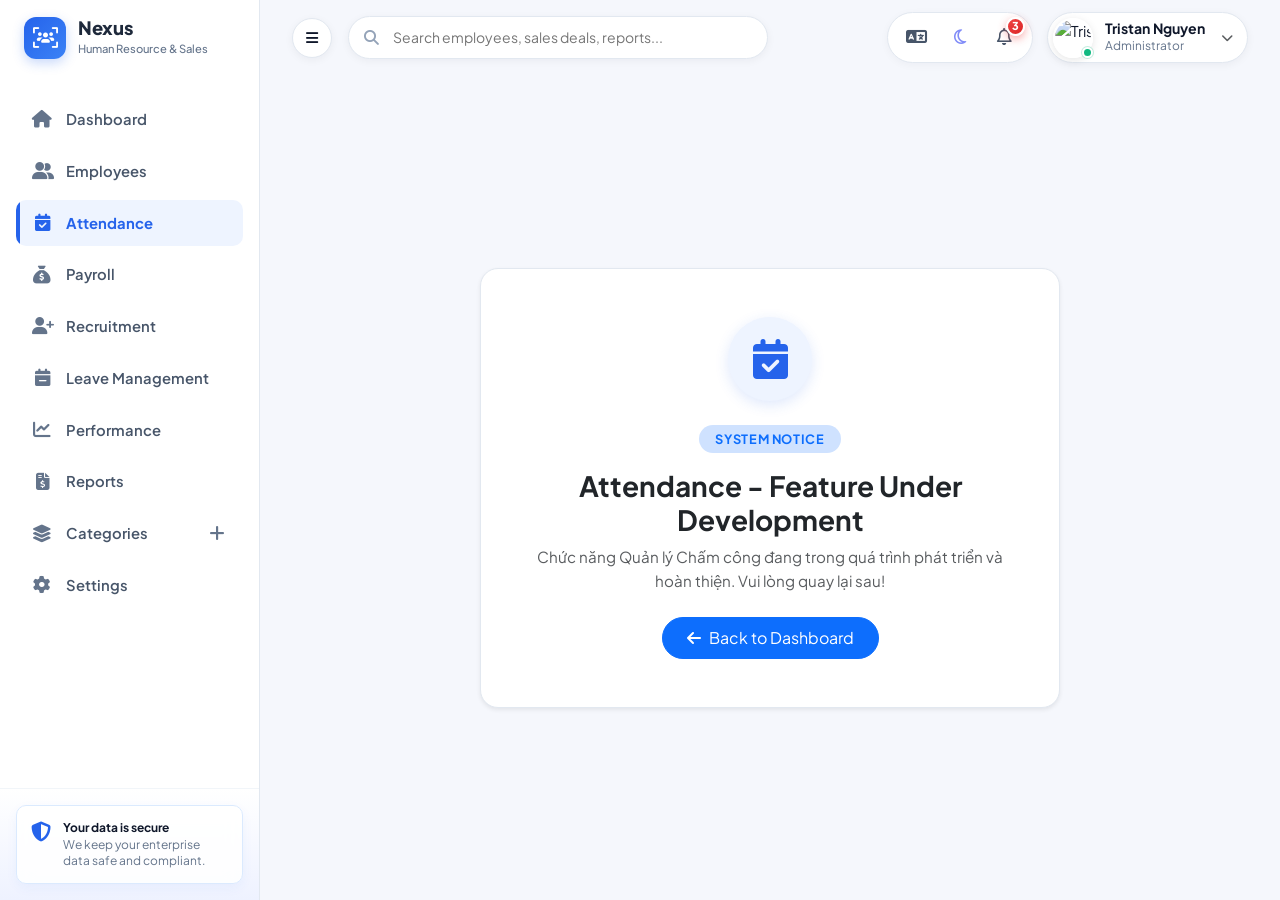
==== pages/attendance.html @ 38430688 "feat: initialize Nexus ERP and HRM core interface with modular navigation, themes, and dashboard lay" ====
<!doctype html>
<html lang="vi">
  <head>
    <meta charset="UTF-8" />
    <meta name="viewport" content="width=device-width, initial-scale=1.0" />
    <title>Attendance - Nexus Enterprise ERP & HRM</title>

    <!-- Bootstrap 5 CSS -->
    <link
      href="https://cdn.jsdelivr.net/npm/bootstrap@5.3.3/dist/css/bootstrap.min.css"
      rel="stylesheet"
    />
    <!-- FontAwesome 6 -->
    <link
      href="https://cdnjs.cloudflare.com/ajax/libs/font-awesome/6.5.1/css/all.min.css"
      rel="stylesheet"
    />
    <!-- Custom Stylesheet -->
    <link rel="stylesheet" href="../css/style.css" />
    <!-- Apex CSS & Web Component CDN Libraries -->
    <link
      rel="stylesheet"
      href="https://cdn.jsdelivr.net/npm/apexcharts@3.45.1/dist/apexcharts.css"
    />
    <script type="module" src="https://esm.run/apex-grid@3/define"></script>
  </head>
  <body>
    <div class="app-wrapper">
      <!-- Sidebar -->
      <aside class="app-sidebar">
        <div class="sidebar-header">
          <div class="brand-logo-icon">
            <i class="fa-solid fa-users-viewfinder"></i>
          </div>
          <div>
            <h1 class="brand-title">Nexus</h1>
            <div class="brand-subtitle">Human Resource & Sales</div>
          </div>
        </div>

        <nav class="sidebar-nav">
          <a href="dashboard.html" class="nav-link">
            <i class="fa-solid fa-house"></i>
            <span>Dashboard</span>
          </a>
          <a href="employees.html" class="nav-link">
            <i class="fa-solid fa-user-group"></i>
            <span>Employees</span>
          </a>
          <a href="attendance.html" class="nav-link active">
            <i class="fa-solid fa-calendar-check"></i>
            <span>Attendance</span>
          </a>
          <a href="payroll.html" class="nav-link">
            <i class="fa-solid fa-sack-dollar"></i>
            <span>Payroll</span>
          </a>
          <a href="recruitment.html" class="nav-link">
            <i class="fa-solid fa-user-plus"></i>
            <span>Recruitment</span>
          </a>
          <a href="leave-management.html" class="nav-link">
            <i class="fa-solid fa-calendar-minus"></i>
            <span>Leave Management</span>
          </a>
          <a href="performance.html" class="nav-link">
            <i class="fa-solid fa-chart-line"></i>
            <span>Performance</span>
          </a>
          <a href="reports.html" class="nav-link">
            <i class="fa-solid fa-file-invoice-dollar"></i>
            <span>Reports</span>
          </a>
          <div class="nav-item-collapsible">
            <a
              class="nav-link collapse-toggle collapsed"
              data-bs-toggle="collapse"
              href="#collapseCategories"
              role="button"
              aria-expanded="false"
              aria-controls="collapseCategories"
            >
              <i class="fa-solid fa-layer-group"></i>
              <span>Categories</span>
              <i class="fa-solid fa-plus toggle-chevron ms-auto"></i>
            </a>
            <div class="collapse" id="collapseCategories">
              <div class="submenu-list">
                <div class="submenu-header">Geography</div>
                <a href="country.html" class="submenu-link">
                  <i class="fa-solid fa-globe"></i>
                  <span>Country</span>
                </a>
                <a href="province.html" class="submenu-link">
                  <i class="fa-solid fa-map"></i>
                  <span>Province</span>
                </a>
                <a href="ward.html" class="submenu-link">
                  <i class="fa-solid fa-location-dot"></i>
                  <span>Ward</span>
                </a>
              </div>
            </div>
          </div>
          <a href="settings.html" class="nav-link">
            <i class="fa-solid fa-gear"></i>
            <span>Settings</span>
          </a>
        </nav>

        <div class="sidebar-footer-graphic">
          <div class="security-badge-box">
            <i class="fa-solid fa-shield-halved"></i>
            <div>
              <p>
                <strong>Your data is secure</strong> We keep your enterprise
                data safe and compliant.
              </p>
            </div>
          </div>
        </div>
      </aside>

      <!-- Main Content Area -->
      <main class="app-main">
        <!-- Top Navbar -->
        <header class="app-topbar">
          <div class="d-flex align-items-center gap-3">
            <button
              class="btn btn-sm btn-light"
              id="sidebarToggleBtn"
              title="Toggle Sidebar"
            >
              <i class="fa-solid fa-bars"></i>
            </button>
            <div class="topbar-search-box d-none d-sm-block">
              <i class="fa-solid fa-magnifying-glass"></i>
              <input
                type="text"
                id="topbarSearchInput"
                placeholder="Search employees, sales deals, reports..."
              />
            </div>
          </div>

          <div class="topbar-actions">
            <div class="topbar-action-group">
              <button
                class="btn-icon-action"
                id="langTranslateBtn"
                title="Language / Ngôn ngữ"
              >
                <i class="fa-solid fa-language"></i>
              </button>

              <button
                class="btn-icon-action"
                id="themeToggleBtn"
                title="Switch to Dark Mode"
              >
                <i class="fa-regular fa-moon"></i>
              </button>

              <button
                class="btn-icon-action"
                id="notifBellBtn"
                title="Notifications"
              >
                <i class="fa-regular fa-bell"></i>
                <span class="badge-dot">3</span>
              </button>
            </div>

            <div class="dropdown">
              <div
                class="user-profile-menu dropdown-toggle"
                data-bs-toggle="dropdown"
                aria-expanded="false"
              >
                <div class="avatar-wrapper">
                  <img
                    src="https://images.unsplash.com/photo-1539571696357-5a69c17a67c6?w=120&auto=format&fit=crop&q=80"
                    alt="Tristan Nguyen Avatar"
                    class="user-avatar-img"
                  />
                  <span class="avatar-status-online" title="Online"></span>
                </div>
                <div class="user-info-text d-none d-md-block">
                  <p class="user-name">Tristan Nguyen</p>
                  <p class="user-role">Administrator</p>
                </div>
                <i
                  class="fa-solid fa-chevron-down dropdown-chevron ms-1 text-muted"
                ></i>
              </div>
              <ul class="dropdown-menu dropdown-menu-end user-dropdown-menu">
                <li class="dropdown-header-info">
                  <img
                    src="https://images.unsplash.com/photo-1539571696357-5a69c17a67c6?w=120&auto=format&fit=crop&q=80"
                    alt="Tristan Nguyen"
                    class="header-avatar"
                  />
                  <div class="header-details">
                    <div class="header-name">Tristan Nguyen</div>
                    <div class="header-email">tristan.nguyen@nexusost.com</div>
                  </div>
                </li>
                <li><hr class="dropdown-divider" /></li>
                <li>
                  <a class="dropdown-item" href="settings.html">
                    <span class="dropdown-icon-box"
                      ><i class="fa-regular fa-user"></i
                    ></span>
                    <span class="flex-grow-1">Profile</span>
                  </a>
                </li>
                <li>
                  <a class="dropdown-item" href="settings.html">
                    <span class="dropdown-icon-box"
                      ><i class="fa-solid fa-sliders"></i
                    ></span>
                    <span class="flex-grow-1">Preferences</span>
                  </a>
                </li>
                <li><hr class="dropdown-divider" /></li>
                <li>
                  <a
                    class="dropdown-item dropdown-item-danger text-danger"
                    href="dashboard.html"
                  >
                    <span class="dropdown-icon-box danger"
                      ><i class="fa-solid fa-right-from-bracket"></i
                    ></span>
                    <span class="flex-grow-1">Log out</span>
                  </a>
                </li>
              </ul>
            </div>
          </div>
        </header>

        <!-- Page Content Container -->
        <div
          class="page-container d-flex flex-column align-items-center justify-content-center"
          style="min-height: calc(100vh - 140px)"
        >
          <div
            class="erp-card text-center p-5 shadow-sm"
            style="max-width: 580px; width: 100%"
          >
            <div class="mb-4">
              <div
                class="mx-auto d-flex align-items-center justify-content-center rounded-circle"
                style="
                  width: 84px;
                  height: 84px;
                  background: #eef4ff;
                  color: #2563eb;
                  font-size: 2.5rem;
                  box-shadow: 0 4px 14px rgba(37, 99, 235, 0.15);
                "
              >
                <i class="fa-solid fa-calendar-check"></i>
              </div>
            </div>
            <span
              class="badge bg-primary-subtle text-primary font-semibold px-3 py-2 rounded-pill mb-3"
              style="font-size: 0.8rem; letter-spacing: 0.05em"
              >SYSTEM NOTICE</span
            >
            <h2 class="fw-bold text-dark mb-2" style="font-size: 1.75rem">
              Attendance - Feature Under Development
            </h2>
            <p
              class="text-muted mb-4"
              style="font-size: 0.95rem; line-height: 1.6"
            >
              Chức năng Quản lý Chấm công đang trong quá trình phát triển và
              hoàn thiện. Vui lòng quay lại sau!
            </p>
            <div class="d-flex justify-content-center">
              <a
                href="dashboard.html"
                class="btn btn-primary px-4 py-2 font-semibold rounded-pill d-inline-flex align-items-center gap-2"
              >
                <i class="fa-solid fa-arrow-left"></i> Back to Dashboard
              </a>
            </div>
          </div>
        </div>
      </main>
    </div>

    <!-- Bootstrap 5 JS Bundle -->
    <script src="https://cdn.jsdelivr.net/npm/bootstrap@5.3.3/dist/js/bootstrap.bundle.min.js"></script>
    <!-- Apex CDN Libraries -->
    <script src="https://cdn.jsdelivr.net/npm/apexcharts@3.45.1/dist/apexcharts.min.js"></script>
    <script src="https://cdn.jsdelivr.net/npm/apextree@1.14.0/apextree.min.js"></script>
    <!-- Apex Custom Modules -->
    <script src="../js/apex-chart.js"></script>
    <script src="../js/apex-tree.js"></script>
    <script src="../js/apex-grid.js"></script>
    <!-- Main Application JS -->
    <script src="../js/app.js"></script>
  </body>
</html>
---- css/style.css ----
/* 
  Nexus ERP + HRM - Main Stylesheet 
  Inspired by Image 2 (Tourist Management System / High-End Enterprise Layout)
*/

@import url("https://fonts.googleapis.com/css2?family=Plus+Jakarta+Sans:wght@300;400;500;600;700;800&display=swap");

:root {
  --font-primary:
    "Plus Jakarta Sans", -apple-system, BlinkMacSystemFont, "Segoe UI", Roboto,
    sans-serif;

  /* Color Palette & Theme Surfaces */
  --bg-app: #f5f7fc;
  --bg-surface: #ffffff;
  --bg-sidebar: #ffffff;
  --bg-card: #ffffff;
  --bg-header-table: #f8fafc;
  --bg-hover: #f8fafc;

  --primary-50: #eff6ff;
  --primary-100: #dbeafe;
  --primary-500: #3b82f6;
  --primary-600: #2563eb;
  --primary-700: #1d4ed8;

  --text-main: #0f172a;
  --text-muted: #64748b;
  --text-light: #94a3b8;

  --border-color: #e2e8f0;
  --border-light: #f1f5f9;

  /* Sidebar Navigation Variables */
  --bg-sidebar-hover: var(--primary-50);
  --bg-sidebar-active: #eef4ff;
  --text-sidebar-hover: var(--primary-600);
  --text-sidebar-active: var(--primary-600);
  --border-sidebar-indicator: var(--primary-600);
  --sidebar-width: 260px;
  --topbar-height: 76px;
  --radius-xl: 18px;
  --radius-lg: 14px;
  --radius-md: 10px;

  --shadow-sm:
    0 1px 3px rgba(15, 23, 42, 0.03), 0 1px 2px rgba(15, 23, 42, 0.02);
  --shadow-card:
    0 4px 20px -2px rgba(15, 23, 42, 0.04),
    0 2px 6px -1px rgba(15, 23, 42, 0.02);
  --shadow-hover:
    0 10px 25px -5px rgba(15, 23, 42, 0.08),
    0 8px 10px -6px rgba(15, 23, 42, 0.03);

  /* Reusable Soft Badge Color Variables (Named by Color) */
  --badge-purple-bg: #f3e8ff;
  --badge-purple-text: #7e22ce;
  --badge-purple-border: #e9d5ff;

  --badge-orange-bg: #ffedd5;
  --badge-orange-text: #c2410c;
  --badge-orange-border: #fed7aa;

  --badge-amber-bg: #fef3c7;
  --badge-amber-text: #b45309;
  --badge-amber-border: #fde68a;

  --badge-cyan-bg: #e0f2fe;
  --badge-cyan-text: #0284c7;
  --badge-cyan-border: #bae6fd;

  --badge-rose-bg: #fce7f3;
  --badge-rose-text: #be185d;
  --badge-rose-border: #fbcfe8;

  --badge-red-bg: #ffe4e6;
  --badge-red-text: #be123c;
  --badge-red-border: #fecdd3;

  --badge-green-bg: #dcfce7;
  --badge-green-text: #15803d;
  --badge-green-border: #bbf7d0;

  --badge-blue-bg: #eff6ff;
  --badge-blue-text: #2563eb;
  --badge-blue-border: #bfdbfe;

  --badge-slate-bg: #f1f5f9;
  --badge-slate-text: #475569;
  --badge-slate-border: #e2e8f0;

  --badge-indigo-bg: #e0e7ff;
  --badge-indigo-text: #4338ca;
  --badge-indigo-border: #c7d2fe;

  --badge-teal-bg: #e6f8f3;
  --badge-teal-text: #0d9488;
  --badge-teal-border: #b8eadf;

  --badge-emerald-bg: #d1fae5;
  --badge-emerald-text: #047857;
  --badge-emerald-border: #a7f3d0;
}

/* ==========================================================================
   Dashboard Reusable Soft Pastel Badge Color Utility System
   ========================================================================== */

/* Base Badge Shape Utilities */
.badge-soft {
  display: inline-flex !important;
  align-items: center !important;
  gap: 0.35rem !important;
  padding: 0.25rem 0.65rem !important;
  border-radius: 9999px !important;
  font-size: 0.75rem !important;
  font-weight: 600 !important;
  line-height: 1 !important;
}

.priority-badge {
  display: inline-flex !important;
  align-items: center !important;
  justify-content: center !important;
  padding: 0.2rem 0.65rem !important;
  border-radius: 9999px !important;
  font-size: 0.72rem !important;
  font-weight: 700 !important;
  letter-spacing: 0.02em !important;
  text-transform: capitalize !important;
}

/* Color Utilities (Powered by Explicit CSS Variables for Automatic Light/Dark Theme Switching) */
.badge-purple,
.badge-violet {
  background-color: var(--badge-purple-bg) !important;
  color: var(--badge-purple-text) !important;
  border: 1px solid var(--badge-purple-border) !important;
}

.badge-orange {
  background-color: var(--badge-orange-bg) !important;
  color: var(--badge-orange-text) !important;
  border: 1px solid var(--badge-orange-border) !important;
}

.badge-amber,
.badge-gold {
  background-color: var(--badge-amber-bg) !important;
  color: var(--badge-amber-text) !important;
  border: 1px solid var(--badge-amber-border) !important;
}

.badge-cyan {
  background-color: var(--badge-cyan-bg) !important;
  color: var(--badge-cyan-text) !important;
  border: 1px solid var(--badge-cyan-border) !important;
}

.badge-rose {
  background-color: var(--badge-rose-bg) !important;
  color: var(--badge-rose-text) !important;
  border: 1px solid var(--badge-rose-border) !important;
}

.badge-red {
  background-color: var(--badge-red-bg) !important;
  color: var(--badge-red-text) !important;
  border: 1px solid var(--badge-red-border) !important;
}

.badge-green {
  background-color: var(--badge-green-bg) !important;
  color: var(--badge-green-text) !important;
  border: 1px solid var(--badge-green-border) !important;
}

.badge-blue {
  background-color: var(--badge-blue-bg) !important;
  color: var(--badge-blue-text) !important;
  border: 1px solid var(--badge-blue-border) !important;
}

.badge-slate {
  background-color: var(--badge-slate-bg) !important;
  color: var(--badge-slate-text) !important;
  border: 1px solid var(--badge-slate-border) !important;
}

.badge-indigo {
  background-color: var(--badge-indigo-bg) !important;
  color: var(--badge-indigo-text) !important;
  border: 1px solid var(--badge-indigo-border) !important;
}

.badge-teal {
  background-color: var(--badge-teal-bg) !important;
  color: var(--badge-teal-text) !important;
  border: 1px solid var(--badge-teal-border) !important;
}

.badge-emerald {
  background-color: var(--badge-emerald-bg) !important;
  color: var(--badge-emerald-text) !important;
  border: 1px solid var(--badge-emerald-border) !important;
}

/* Reset & Base Styles */
* {
  box-sizing: border-box;
}

/* ==========================================================================
   NexusOST Unified Design System - Global Custom Scrollbar Specification
   ========================================================================== */

:root {
  --scrollbar-thumb: #cbd5e1;
  --scrollbar-thumb-hover: #94a3b8;
}

[data-theme="dark"] {
  --scrollbar-thumb: #334155;
  --scrollbar-thumb-hover: #475569;
}

/* W3C Firefox Standard */
* {
  scrollbar-width: thin;
  scrollbar-color: var(--scrollbar-thumb) transparent;
}

/* WebKit Standard (Chrome, Edge, Safari, Opera, Brave) */
::-webkit-scrollbar {
  width: 6px;
  height: 6px;
}

::-webkit-scrollbar-button,
::-webkit-scrollbar-button:single-button,
::-webkit-scrollbar-button:vertical:start:decrement,
::-webkit-scrollbar-button:vertical:end:increment,
::-webkit-scrollbar-button:horizontal:start:decrement,
::-webkit-scrollbar-button:horizontal:end:increment {
  display: none !important;
  width: 0 !important;
  height: 0 !important;
}

::-webkit-scrollbar-track {
  background: transparent !important;
}

::-webkit-scrollbar-thumb {
  background: var(--scrollbar-thumb) !important;
  border-radius: 9999px !important;
  border: 1px solid transparent !important;
  background-clip: padding-box !important;
  transition: background-color 0.2s ease !important;
}

::-webkit-scrollbar-thumb:hover {
  background: var(--scrollbar-thumb-hover) !important;
  border: 1px solid transparent !important;
  background-clip: padding-box !important;
}

::-webkit-scrollbar-corner {
  background: transparent !important;
}

body {
  font-family: var(--font-primary);
  background-color: var(--bg-app);
  color: var(--text-main);
  margin: 0;
  padding: 0;
  /* overflow-x removed — would block apex-grid horizontal scroll */
  font-size: 0.925rem;
  -webkit-font-smoothing: antialiased;
}

a {
  text-decoration: none;
  color: inherit;
}

/* Layout Wrapper */
.app-wrapper {
  display: flex;
  min-height: 100vh;
}

/* Sidebar Styling */
:root {
  --sidebar-collapsed-width: 76px;
}

.app-sidebar {
  width: var(--sidebar-width);
  background: var(--bg-sidebar);
  border-right: 1px solid var(--border-color);
  display: flex;
  flex-direction: column;
  position: fixed;
  top: 0;
  bottom: 0;
  left: 0;
  z-index: 1040;
  transition:
    width 0.25s cubic-bezier(0.4, 0, 0.2, 1),
    transform 0.3s ease;
  overflow: hidden;
}

/* Collapsed Sidebar Mode (Icon-Only) */
.app-wrapper.sidebar-collapsed .app-sidebar {
  width: var(--sidebar-collapsed-width);
  overflow: visible !important;
}

.app-wrapper.sidebar-collapsed .app-main {
  margin-left: var(--sidebar-collapsed-width);
}

.app-wrapper.sidebar-collapsed .sidebar-header {
  padding: 0;
  justify-content: center;
}

.app-wrapper.sidebar-collapsed .sidebar-header > div:last-child {
  display: none;
}

.app-wrapper.sidebar-collapsed .sidebar-nav {
  padding: 1.25rem 0.5rem;
  overflow: visible !important;
}

.app-wrapper.sidebar-collapsed .sidebar-nav .nav-link {
  justify-content: center;
  padding: 0.75rem 0;
  gap: 0;
}

.app-wrapper.sidebar-collapsed .sidebar-nav .nav-link span {
  display: none;
}

.app-wrapper.sidebar-collapsed .sidebar-nav .nav-link i:not(.toggle-chevron) {
  font-size: 1.25rem;
  margin: 0;
  width: auto;
}

/* Vertical Icon Submenu Accordion under Category in Collapsed Mode */
.app-wrapper.sidebar-collapsed .sidebar-nav .toggle-chevron {
  display: none !important;
}

/* Option: Tree Connector Rail + Squircle Node Icons in Collapsed Mode */
.app-wrapper.sidebar-collapsed .sidebar-nav .submenu-list {
  position: relative;
  margin: 0.25rem 0 0.5rem 0;
  padding: 0.25rem 0;
  border-left: none;
  background: transparent;
  display: flex;
  flex-direction: column;
  align-items: center;
  gap: 0.35rem;
}

/* Vertical Connecting Branch Rail Line down the center */
.app-wrapper.sidebar-collapsed .sidebar-nav .submenu-list::before {
  content: "";
  position: absolute;
  top: 0;
  bottom: 0;
  left: 50%;
  width: 2px;
  background: var(--border-color, #cbd5e1);
  transform: translateX(-50%);
  z-index: 1;
  border-radius: 1px;
}

.app-wrapper.sidebar-collapsed .sidebar-nav .submenu-header {
  display: none !important;
}

/* Submenu Icon Nodes sitting on top of the rail line */
.app-wrapper.sidebar-collapsed .sidebar-nav .submenu-link {
  width: 30px;
  height: 30px;
  position: relative;
  z-index: 2;
  justify-content: center;
  align-items: center;
  padding: 0;
  margin: 0;
  border-radius: 8px;
  background: var(--bg-surface, #ffffff);
  border: 1px solid var(--border-color, #e2e8f0);
  box-shadow: 0 1px 4px rgba(15, 23, 42, 0.08);
  transition: all 0.2s cubic-bezier(0.4, 0, 0.2, 1);
  color: var(--text-muted);
}

.app-wrapper.sidebar-collapsed .sidebar-nav .submenu-link span {
  display: none !important;
}

/* Hierarchy Icon Size (13px vs 20px) */
.app-wrapper.sidebar-collapsed .sidebar-nav .submenu-link i {
  font-size: 0.8rem !important;
  margin: 0 !important;
  width: auto !important;
  color: var(--text-muted, #64748b);
  transition: all 0.2s ease;
}

/* Hover State - Soft lift */
.app-wrapper.sidebar-collapsed .sidebar-nav .submenu-link:hover {
  background-color: var(--bg-surface, #ffffff);
  color: var(--primary-600);
  border-color: var(--primary-400);
  transform: scale(1.12);
  box-shadow: 0 4px 12px rgba(37, 99, 235, 0.2);
}

.app-wrapper.sidebar-collapsed .sidebar-nav .submenu-link:hover i {
  color: var(--primary-600) !important;
}

/* Active State - Solid primary blue node + white icon */
.app-wrapper.sidebar-collapsed .sidebar-nav .submenu-link.active {
  background-color: var(--primary-600) !important;
  color: #ffffff !important;
  border-color: var(--primary-600) !important;
  box-shadow: 0 4px 12px rgba(37, 99, 235, 0.35);
}

.app-wrapper.sidebar-collapsed .sidebar-nav .submenu-link.active i {
  color: #ffffff !important;
}

/* Dark Mode Specific Overrides for Collapsed Submenu Icons */
[data-theme="dark"]
  .app-wrapper.sidebar-collapsed
  .sidebar-nav
  .submenu-list::before {
  background: #334155;
}

[data-theme="dark"] .app-wrapper.sidebar-collapsed .sidebar-nav .submenu-link {
  background: #1e293b;
  border-color: #334155;
  box-shadow: 0 2px 8px rgba(0, 0, 0, 0.3);
  color: #94a3b8;
}

[data-theme="dark"]
  .app-wrapper.sidebar-collapsed
  .sidebar-nav
  .submenu-link
  i {
  color: #94a3b8;
}

[data-theme="dark"]
  .app-wrapper.sidebar-collapsed
  .sidebar-nav
  .submenu-link:hover {
  background-color: #334155;
  border-color: #60a5fa;
  box-shadow: 0 4px 14px rgba(59, 130, 246, 0.35);
}

[data-theme="dark"]
  .app-wrapper.sidebar-collapsed
  .sidebar-nav
  .submenu-link:hover
  i {
  color: #60a5fa !important;
}

[data-theme="dark"]
  .app-wrapper.sidebar-collapsed
  .sidebar-nav
  .submenu-link.active {
  background-color: #2563eb !important;
  border-color: #3b82f6 !important;
  color: #ffffff !important;
  box-shadow: 0 4px 14px rgba(37, 99, 235, 0.5);
}

[data-theme="dark"]
  .app-wrapper.sidebar-collapsed
  .sidebar-nav
  .submenu-link.active
  i {
  color: #ffffff !important;
}

.app-wrapper.sidebar-collapsed .sidebar-footer-graphic {
  display: none;
}

.sidebar-header {
  height: var(--topbar-height);
  padding: 0 1.5rem;
  display: flex;
  align-items: center;
  gap: 0.75rem;
  border-bottom: 1px solid transparent;
}

.brand-logo-icon {
  width: 42px;
  height: 42px;
  background: linear-gradient(135deg, #2563eb 0%, #3b82f6 100%);
  color: white;
  border-radius: 12px;
  display: flex;
  align-items: center;
  justify-content: center;
  font-size: 1.25rem;
  box-shadow: 0 4px 12px rgba(37, 99, 235, 0.25);
}

.brand-title {
  font-weight: 800;
  font-size: 1.15rem;
  letter-spacing: -0.02em;
  color: #1e293b;
  margin: 0;
  line-height: 1.1;
}

.brand-subtitle {
  font-size: 0.7rem;
  color: var(--text-muted);
  font-weight: 500;
  margin-top: 2px;
}

.sidebar-nav {
  padding: 1.25rem 1rem;
  flex: 1;
  overflow-y: auto;
}

.sidebar-nav .nav-link {
  display: flex;
  align-items: center;
  gap: 0.875rem;
  padding: 0.75rem 1rem;
  color: #475569;
  font-weight: 600;
  font-size: 0.925rem;
  border-radius: var(--radius-md);
  margin-bottom: 0.35rem;
  transition: all 0.2s ease;
  position: relative;
  overflow: hidden;
}

.sidebar-nav .nav-link::before {
  content: "";
  position: absolute;
  left: 0;
  top: 0;
  bottom: 0;
  width: 4px;
  background-color: var(--border-sidebar-indicator);
  transform: scaleY(0);
  transform-origin: center;
  transition: transform 0.25s cubic-bezier(0.16, 1, 0.3, 1);
}

.sidebar-nav .nav-link:hover::before,
.sidebar-nav .nav-link.active::before {
  transform: scaleY(1);
}

.sidebar-nav .nav-link i {
  font-size: 1.1rem;
  width: 20px;
  text-align: center;
  color: #64748b;
  transition: color 0.2s ease;
}

.sidebar-nav .nav-link:hover {
  background-color: var(--bg-sidebar-hover);
  color: var(--text-sidebar-hover);
}

.sidebar-nav .nav-link:hover i {
  color: var(--text-sidebar-hover);
}

.sidebar-nav .nav-link.active {
  background-color: var(--bg-sidebar-active);
  color: var(--text-sidebar-active);
  font-weight: 700;
}

.sidebar-nav .nav-link.active i {
  color: var(--text-sidebar-active);
}

/* Sidebar Collapsible Submenu & Tree Line (Image 2 style) */
.nav-item-collapsible {
  margin-bottom: 0.35rem;
}

.collapse-toggle .toggle-chevron {
  font-size: 0.75rem;
  width: 16px;
  height: 16px;
  position: relative;
  display: inline-flex;
  align-items: center;
  justify-content: center;
  color: var(--text-light);
  transition: color 0.25s ease;
}

.collapse-toggle:hover .toggle-chevron,
.collapse-toggle[aria-expanded="true"] .toggle-chevron {
  color: var(--text-sidebar-hover);
}

/* Base styles for both icon states */
.collapse-toggle .toggle-chevron::before,
.collapse-toggle .toggle-chevron::after {
  font-family: "Font Awesome 6 Free";
  font-weight: 900;
  position: absolute;
  top: 50%;
  left: 50%;
  transition:
    opacity 0.35s ease,
    transform 0.35s cubic-bezier(0.34, 1.56, 0.64, 1);
  line-height: 1;
}

/* Plus Icon (Default / Collapsed state) */
.collapse-toggle .toggle-chevron::before {
  content: "\f067";
  opacity: 1;
  transform: translate(-50%, -50%) scale(1) rotate(0deg);
}

/* Minus Icon (Expanded state) */
.collapse-toggle .toggle-chevron::after {
  content: "\f068";
  opacity: 0;
  transform: translate(-50%, -50%) scale(0.4) rotate(-90deg);
}

/* When expanded: Plus fades out & shrinks, Minus gradually fades in & scales up */
.collapse-toggle[aria-expanded="true"] .toggle-chevron::before {
  opacity: 0;
  transform: translate(-50%, -50%) scale(0.4) rotate(90deg);
}

.collapse-toggle[aria-expanded="true"] .toggle-chevron::after {
  opacity: 1;
  transform: translate(-50%, -50%) scale(1) rotate(0deg);
}

.submenu-list {
  position: relative;
  margin-left: 2.25rem;
  padding-left: 1rem;
  padding-top: 0.5rem;
  padding-bottom: 0.5rem;
  border-left: 1px solid var(--border-color);
}

.submenu-header {
  font-size: 0.7rem;
  text-transform: uppercase;
  font-weight: 700;
  color: var(--text-light);
  letter-spacing: 0.05em;
  margin-bottom: 0.5rem;
  padding-left: 0.5rem;
}

.submenu-link {
  display: flex;
  align-items: center;
  gap: 0.75rem;
  padding: 0.5rem 0.75rem;
  color: var(--text-muted);
  font-weight: 500;
  font-size: 0.875rem;
  border-radius: var(--radius-md);
  text-decoration: none;
  transition: all 0.2s ease;
  position: relative;
}

.submenu-link::before {
  content: "";
  position: absolute;
  left: -1rem;
  top: 50%;
  width: 0.75rem;
  height: 1px;
  background-color: var(--border-color);
  transform: translateY(-50%);
  transition:
    background-color 0.2s ease,
    height 0.2s ease;
}

.submenu-link:hover::before,
.submenu-link.active::before {
  background-color: var(--text-sidebar-hover);
  height: 2px;
}

.submenu-link:hover span {
  transform: translateX(4px);
}

.submenu-link.active {
  background-color: var(--bg-sidebar-active);
  color: var(--text-sidebar-active);
  font-weight: 700;
}

.submenu-link i {
  font-size: 0.95rem;
  width: 16px;
  text-align: center;
  color: var(--text-light);
  transition:
    color 0.2s ease,
    transform 0.2s ease;
}

.submenu-link span {
  transition: transform 0.2s ease;
}

.submenu-link.active i {
  color: var(--text-sidebar-hover);
}

/* Sidebar Bottom Vector Graphic (Image 2 style) */
.sidebar-footer-graphic {
  padding: 1rem;
  position: relative;
  background: linear-gradient(180deg, rgba(245, 247, 252, 0) 0%, #eef2ff 100%);
  border-top: 1px solid var(--border-light);
}

.security-badge-box {
  background: rgba(255, 255, 255, 0.85);
  backdrop-filter: blur(8px);
  border: 1px solid #dbeafe;
  border-radius: var(--radius-md);
  padding: 0.875rem;
  display: flex;
  align-items: flex-start;
  gap: 0.75rem;
  box-shadow: 0 4px 12px rgba(37, 99, 235, 0.05);
}

.security-badge-box i {
  color: var(--primary-600);
  font-size: 1.25rem;
  margin-top: 2px;
}

.security-badge-box p {
  margin: 0;
  font-size: 0.75rem;
  color: var(--text-muted);
  line-height: 1.35;
}

.security-badge-box p strong {
  color: var(--text-main);
  display: block;
}

/* Main Content Area */
.app-main {
  margin-left: var(--sidebar-width);
  flex: 1;
  display: flex;
  flex-direction: column;
  min-width: 0;
  transition: margin-left 0.3s ease;
}

/* Top Navbar - Default Transparent, Translucent Glassmorphism on Scroll */
.app-topbar {
  height: var(--topbar-height);
  background-color: transparent;
  border-bottom: 1px solid transparent;
  padding: 0 2rem;
  display: flex;
  align-items: center;
  justify-content: space-between;
  position: sticky;
  top: 0;
  z-index: 1030;
  transition:
    background-color 0.25s ease,
    border-color 0.25s ease,
    box-shadow 0.25s ease,
    backdrop-filter 0.25s ease;
}

.app-topbar.topbar-scrolled {
  background-color: rgba(255, 255, 255, 0.82);
  border-bottom-color: var(--border-color);
  backdrop-filter: blur(12px);
  -webkit-backdrop-filter: blur(12px);
  box-shadow: 0 4px 20px rgba(15, 23, 42, 0.03);
}

/* Topbar Interactive Components Styling */
#sidebarToggleBtn {
  background-color: #ffffff;
  border: 1px solid var(--border-color);
  width: 40px;
  height: 40px;
  border-radius: 50%;
  display: flex;
  align-items: center;
  justify-content: center;
  color: var(--text-main);
  box-shadow: 0 2px 8px rgba(15, 23, 42, 0.05);
  transition: all 0.2s ease;
}

#sidebarToggleBtn:hover {
  background-color: var(--primary-50);
  color: var(--primary-600);
  border-color: var(--primary-100);
}

.topbar-search-box {
  position: relative;
  width: 420px;
}

.topbar-search-box input {
  background-color: #ffffff;
  border: 1px solid var(--border-color);
  border-radius: 99px;
  padding: 0.625rem 1.25rem 0.625rem 2.75rem;
  font-size: 0.875rem;
  width: 100%;
  color: var(--text-main);
  box-shadow: 0 2px 8px rgba(15, 23, 42, 0.05);
  transition: all 0.2s ease;
}

.topbar-search-box input:focus {
  outline: none;
  background-color: #ffffff;
  border-color: var(--primary-500);
  box-shadow: 0 0 0 4px rgba(59, 130, 246, 0.12);
}

.topbar-search-box i {
  position: absolute;
  left: 1rem;
  top: 50%;
  transform: translateY(-50%);
  color: var(--text-light);
  font-size: 0.95rem;
}

.topbar-actions {
  display: flex;
  align-items: center;
  gap: 0.85rem;
}

/* Grouped Topbar Action Buttons */
.topbar-action-group {
  display: flex;
  align-items: center;
  gap: 0.25rem;
  background-color: #ffffff;
  border: 1px solid var(--border-color, #e2e8f0);
  border-radius: 99px;
  padding: 0.3rem 0.5rem;
  box-shadow: 0 2px 8px rgba(15, 23, 42, 0.04);
  overflow: visible !important;
}

.btn-icon-action {
  width: 40px;
  height: 40px;
  border-radius: 50%;
  background-color: transparent;
  border: none;
  display: flex;
  align-items: center;
  justify-content: center;
  color: #475569;
  font-size: 1.05rem;
  position: relative;
  cursor: pointer;
  box-shadow: none;
  transition: all 0.2s cubic-bezier(0.16, 1, 0.3, 1);
  user-select: none;
  overflow: visible !important;
}

.btn-icon-action:hover {
  background-color: rgba(15, 23, 42, 0.05);
  transform: translateY(-1px);
}

.btn-icon-action:active {
  transform: translateY(0) scale(0.95);
}

/* Individual Topbar Button Color Themes */
#langTranslateBtn {
  color: #475569;
}

#langTranslateBtn i {
  color: inherit;
  transition:
    color 0.25s ease,
    transform 0.25s ease;
}

#themeToggleBtn {
  color: #818cf8;
}

#themeToggleBtn i {
  color: inherit;
  transition:
    color 0.25s ease,
    transform 0.25s ease;
}

#notifBellBtn {
  color: #475569;
}

#notifBellBtn i {
  color: inherit;
  transition:
    color 0.25s ease,
    transform 0.25s ease;
}

/* Modern Notification Badge Dot */
.badge-dot {
  position: absolute;
  top: -1px;
  right: -1px;
  background: linear-gradient(135deg, #ef4444, #dc2626);
  color: #ffffff;
  font-size: 0.68rem;
  font-weight: 800;
  width: 19px;
  height: 19px;
  border-radius: 50%;
  display: flex;
  align-items: center;
  justify-content: center;
  border: 2px solid #ffffff;
  box-shadow: 0 3px 8px rgba(239, 68, 68, 0.45);
  animation: badgePulse 3s infinite ease-in-out;
}

@keyframes badgePulse {
  0%,
  100% {
    transform: scale(1);
  }
  50% {
    transform: scale(1.12);
  }
}

/* User Profile Menu & Premium Dropdown Styling */
.user-profile-menu {
  display: flex;
  align-items: center;
  gap: 0.75rem;
  padding: 0.3rem 0.85rem 0.3rem 0.35rem;
  background-color: #ffffff;
  border: 1px solid var(--border-color);
  border-radius: 99px;
  box-shadow: 0 2px 8px rgba(15, 23, 42, 0.05);
  cursor: pointer;
  transition: all 0.25s cubic-bezier(0.16, 1, 0.3, 1);
  user-select: none;
}

.user-profile-menu::after {
  display: none !important;
}

.user-profile-menu:hover {
  border-color: var(--primary-400, #818cf8);
  box-shadow: 0 4px 16px rgba(99, 102, 241, 0.12);
  transform: translateY(-1px);
}

.avatar-wrapper {
  position: relative;
  display: inline-flex;
}

.user-avatar-img {
  width: 40px;
  height: 40px;
  border-radius: 50%;
  object-fit: cover;
  border: 2px solid #ffffff;
  box-shadow: 0 2px 8px rgba(0, 0, 0, 0.1);
  transition: transform 0.2s ease;
}

.avatar-status-online {
  position: absolute;
  bottom: 0;
  right: 0;
  width: 11px;
  height: 11px;
  background-color: #10b981;
  border: 2px solid #ffffff;
  border-radius: 50%;
  box-shadow: 0 0 0 1px rgba(16, 185, 129, 0.25);
}

.dropdown-chevron {
  transition: transform 0.25s ease;
  font-size: 0.75rem;
}

.dropdown.show .dropdown-chevron {
  transform: rotate(180deg);
}

.user-info-text .user-name {
  font-weight: 700;
  font-size: 0.88rem;
  margin: 0;
  color: var(--text-main);
  line-height: 1.2;
}

.user-info-text .user-role {
  font-size: 0.75rem;
  color: var(--text-muted);
  margin: 0;
}

/* Elevated Modern Dropdown Menu */
.topbar-actions .dropdown-menu,
.user-dropdown-menu {
  min-width: 250px;
  padding: 0.5rem;
  margin-top: 0.85rem !important;
  background: #ffffff;
  border: 1px solid rgba(226, 232, 240, 0.95) !important;
  border-radius: 16px;
  box-shadow:
    0 14px 35px -5px rgba(15, 23, 42, 0.12),
    0 4px 12px -2px rgba(15, 23, 42, 0.04);
  overflow: hidden;
}

.topbar-actions .dropdown-menu.show,
.user-dropdown-menu.show {
  animation: userDropdownShow 0.22s cubic-bezier(0.16, 1, 0.3, 1) forwards;
}

@keyframes userDropdownShow {
  0% {
    opacity: 0;
    margin-top: 0.35rem !important;
  }
  100% {
    opacity: 1;
    margin-top: 0.85rem !important;
  }
}

/* User Header Block inside Dropdown */
.dropdown-header-info {
  display: flex;
  align-items: center;
  gap: 0.75rem;
  padding: 0.65rem 0.75rem;
  background: linear-gradient(
    135deg,
    rgba(241, 245, 249, 0.8),
    rgba(248, 250, 252, 0.95)
  );
  border: 1px solid rgba(226, 232, 240, 0.7);
  border-radius: 12px;
  margin-bottom: 0.35rem;
}

.dropdown-header-info .header-avatar {
  width: 38px;
  height: 38px;
  border-radius: 50%;
  object-fit: cover;
  border: 2px solid #ffffff;
  box-shadow: 0 2px 6px rgba(0, 0, 0, 0.08);
}

.dropdown-header-info .header-name {
  font-weight: 700;
  font-size: 0.875rem;
  color: #0f172a;
  line-height: 1.2;
}

.dropdown-header-info .header-email {
  font-size: 0.72rem;
  color: #64748b;
  margin-top: 1px;
}

/* Dropdown Items */
.topbar-actions .dropdown-menu .dropdown-item,
.user-dropdown-menu .dropdown-item {
  display: flex;
  align-items: center;
  gap: 0.75rem;
  padding: 0.55rem 0.75rem;
  border-radius: 10px;
  font-size: 0.865rem;
  font-weight: 500;
  color: #334155;
  transition: all 0.18s cubic-bezier(0.16, 1, 0.3, 1);
}

.topbar-actions .dropdown-menu .dropdown-item:hover,
.user-dropdown-menu .dropdown-item:hover {
  background-color: #f1f5f9;
  color: #0f172a;
  transform: translateX(3px);
}

.topbar-actions .dropdown-menu .dropdown-item i,
.user-dropdown-menu .dropdown-item i {
  font-size: 0.95rem;
  width: 1.25rem;
  text-align: center;
  transition:
    transform 0.2s ease,
    color 0.2s ease;
}

.topbar-actions .dropdown-menu .dropdown-item:hover i,
.user-dropdown-menu .dropdown-item:hover i {
  transform: scale(1.15);
  color: var(--primary-600, #4f46e5);
}

/* Icon Box inside Items */
.dropdown-icon-box {
  width: 32px;
  height: 32px;
  display: inline-flex;
  align-items: center;
  justify-content: center;
  background: #f1f5f9;
  color: #475569;
  border-radius: 8px;
  font-size: 0.85rem;
  transition: all 0.2s ease;
  flex-shrink: 0;
}

.dropdown-item:hover .dropdown-icon-box {
  background: rgba(99, 102, 241, 0.12);
  color: var(--primary-600, #4f46e5);
}

.dropdown-icon-box.danger {
  background: rgba(239, 68, 68, 0.08);
  color: #ef4444;
}

.dropdown-item-danger:hover .dropdown-icon-box.danger {
  background: rgba(239, 68, 68, 0.18);
  color: #dc2626;
}

/* Danger / Logout Item styling */
.topbar-actions .dropdown-menu .dropdown-item.text-danger,
.topbar-actions .dropdown-menu .dropdown-item-danger,
.user-dropdown-menu .dropdown-item-danger {
  color: #ef4444 !important;
}

.topbar-actions .dropdown-menu .dropdown-item.text-danger:hover,
.topbar-actions .dropdown-menu .dropdown-item-danger:hover,
.user-dropdown-menu .dropdown-item-danger:hover {
  background-color: rgba(239, 68, 68, 0.08) !important;
  color: #dc2626 !important;
}

.topbar-actions .dropdown-menu .dropdown-item.text-danger:hover i,
.topbar-actions .dropdown-menu .dropdown-item-danger:hover i,
.user-dropdown-menu .dropdown-item-danger:hover i {
  color: #dc2626 !important;
}

.dropdown-divider {
  margin: 0.35rem 0.25rem;
  border-top: 1px solid rgba(226, 232, 240, 0.8);
  opacity: 1;
}

/* Page Header */
.page-container {
  padding: 2rem;
  flex: 1;
}

.page-header-block {
  display: flex;
  align-items: center;
  justify-content: space-between;
  margin-bottom: 1.75rem;
}

.page-header-title {
  font-weight: 800;
  font-size: 1.85rem;
  letter-spacing: -0.03em;
  color: #0f172a;
  margin: 0 0 0.25rem 0;
}

.page-header-subtitle {
  color: var(--text-muted);
  margin: 0;
  font-size: 0.875rem;
}

.date-range-pill {
  background: var(--bg-surface);
  border: 1px solid var(--border-color);
  border-radius: 99px;
  padding: 0.5rem 1.15rem;
  font-size: 0.825rem;
  font-weight: 600;
  color: var(--text-main);
  display: flex;
  align-items: center;
  gap: 0.5rem;
  box-shadow: var(--shadow-sm);
  cursor: default;
  user-select: none;
}

/* General ERP Card */
.erp-card {
  background: var(--bg-surface);
  border: 1px solid var(--border-color);
  border-radius: var(--radius-xl);
  box-shadow: var(--shadow-card);
  padding: 1.5rem;
  transition:
    transform 0.2s ease,
    box-shadow 0.2s ease;
}

.row > [class*="col-"] > .erp-card {
  height: 100%;
}

.erp-card:hover {
  box-shadow: var(--shadow-hover);
}

.card-header-flex {
  display: flex;
  align-items: center;
  justify-content: space-between;
  margin-bottom: 1.25rem;
}

.card-title-main {
  font-weight: 700;
  font-size: 1.05rem;
  color: var(--text-main);
  margin: 0;
  display: flex;
  align-items: center;
  gap: 0.5rem;
}

/* Image 2 Soft Pastel Metric Cards */
.metric-card-pastel {
  border-radius: var(--radius-xl);
  padding: 1.25rem 1.4rem;
  position: relative;
  overflow: hidden;
  height: 100%;
  display: flex;
  align-items: center;
  justify-content: space-between;
  box-shadow: 0 4px 15px rgba(0, 0, 0, 0.02);
  transition:
    transform 0.2s ease,
    box-shadow 0.2s ease;
}

.metric-card-pastel:hover {
  transform: translateY(-2px);
  box-shadow: 0 8px 25px rgba(0, 0, 0, 0.05);
}

/* Card 1: Soft Blue Fill */
.card-pastel-blue {
  background: linear-gradient(135deg, #eef4ff 0%, #e0ecff 100%);
  border: 1px solid #d0e2ff;
}

/* Card 2: Soft Lavender Fill */
.card-pastel-purple {
  background: linear-gradient(135deg, #f5eeff 0%, #ece0ff 100%);
  border: 1px solid #e2d0ff;
}

/* Card 3: Soft Mint Fill */
.card-pastel-mint {
  background: linear-gradient(135deg, #e6f8f3 0%, #d3f3ea 100%);
  border: 1px solid #b8eadf;
}

/* Card 4: Soft Warm Cream Fill */
.card-pastel-cream {
  background: linear-gradient(135deg, #fff7ed 0%, #ffecd6 100%);
  border: 1px solid #fed7aa;
}

.metric-pastel-title {
  font-size: 0.725rem;
  font-weight: 800;
  text-transform: uppercase;
  letter-spacing: 0.06em;
  color: #64748b;
  margin-bottom: 0.35rem;
}

.metric-pastel-val {
  font-size: 1.85rem;
  font-weight: 800;
  color: #0f172a;
  letter-spacing: -0.03em;
  line-height: 1;
  margin-bottom: 0.65rem;
}

.metric-pastel-sub {
  font-size: 0.75rem;
  font-weight: 600;
  color: #64748b;
}

.up-green {
  color: #059669 !important;
  font-weight: 700;
}

.down-red {
  color: #dc2626 !important;
  font-weight: 700;
}

.metric-pastel-icon-floating {
  width: 48px;
  height: 48px;
  background: #ffffff;
  border-radius: 50%;
  display: flex;
  align-items: center;
  justify-content: center;
  font-size: 1.25rem;
  box-shadow: 0 4px 14px rgba(15, 23, 42, 0.08);
  flex-shrink: 0;
}

.card-pastel-blue .metric-pastel-icon-floating {
  color: #2563eb;
}
.card-pastel-purple .metric-pastel-icon-floating {
  color: #8b5cf6;
}
.card-pastel-mint .metric-pastel-icon-floating {
  color: #10b981;
}
.card-pastel-cream .metric-pastel-icon-floating {
  color: #f59e0b;
}
.card-pastel-rose .metric-pastel-icon-floating {
  color: #e11d48;
}
.card-pastel-amber .metric-pastel-icon-floating {
  color: #d97706;
}

/* Custom Donut Chart Legend & Details */
/* Custom Donut Chart Legend & Details */
.donut-legend-list {
  display: flex;
  flex-direction: column;
  gap: 0.35rem;
}

.donut-legend-item {
  display: flex;
  align-items: center;
  justify-content: space-between;
  font-size: 0.775rem;
  padding: 0.28rem 0.65rem;
  border-radius: 8px;
  background-color: #f8fafc;
  border: 1px solid var(--border-light);
  transition: all 0.15s ease;
}

.donut-legend-item:hover {
  background-color: #f1f5f9;
  border-color: var(--border-color);
}

.donut-legend-label {
  display: flex;
  align-items: center;
  gap: 0.45rem;
  color: var(--text-main);
  font-weight: 600;
  white-space: nowrap;
}

.donut-dot {
  width: 9px;
  height: 9px;
  border-radius: 50%;
  display: inline-block;
  flex-shrink: 0;
}

.donut-legend-val {
  color: #0f172a;
  font-weight: 700;
  font-size: 0.8rem;
  white-space: nowrap;
}

/* Recent Activity Timeline (Image 2 style) */
.timeline-activity-item {
  display: flex;
  align-items: flex-start;
  gap: 0.875rem;
  padding: 0.85rem 0;
  border-bottom: 1px solid var(--border-light);
}

.timeline-activity-item:last-child {
  border-bottom: none;
}

.timeline-icon-box {
  width: 40px;
  height: 40px;
  border-radius: 12px;
  display: flex;
  align-items: center;
  justify-content: center;
  font-size: 1rem;
  flex-shrink: 0;
  transition: all 0.25s ease;
}

/* Timeline Icon Box Color Variants (Light & Dark Modes) */
.timeline-icon-blue {
  background-color: #eef4ff;
  color: #2563eb;
  border: 1px solid rgba(37, 99, 235, 0.12);
}
.timeline-icon-green {
  background-color: #ecfdf5;
  color: #059669;
  border: 1px solid rgba(5, 150, 105, 0.12);
}
.timeline-icon-purple {
  background-color: #f5eeff;
  color: #8b5cf6;
  border: 1px solid rgba(139, 92, 246, 0.12);
}
.timeline-icon-orange {
  background-color: #fff7ed;
  color: #ea580c;
  border: 1px solid rgba(234, 88, 12, 0.12);
}
.timeline-icon-pink {
  background-color: #fce7f3;
  color: #db2777;
  border: 1px solid rgba(219, 39, 119, 0.12);
}

[data-theme="dark"] .timeline-icon-blue {
  background-color: rgba(37, 99, 235, 0.18);
  color: #60a5fa;
  border-color: rgba(59, 130, 246, 0.3);
}
[data-theme="dark"] .timeline-icon-green {
  background-color: rgba(16, 185, 129, 0.18);
  color: #34d399;
  border-color: rgba(16, 185, 129, 0.3);
}
[data-theme="dark"] .timeline-icon-purple {
  background-color: rgba(139, 92, 246, 0.18);
  color: #c084fc;
  border-color: rgba(139, 92, 246, 0.3);
}
[data-theme="dark"] .timeline-icon-orange {
  background-color: rgba(234, 88, 12, 0.18);
  color: #fb923c;
  border-color: rgba(234, 88, 12, 0.3);
}
[data-theme="dark"] .timeline-icon-pink {
  background-color: rgba(219, 39, 119, 0.18);
  color: #f472b6;
  border-color: rgba(219, 39, 119, 0.3);
}

.timeline-content {
  flex: 1;
  min-width: 0;
}

.timeline-title {
  font-weight: 700;
  font-size: 0.85rem;
  margin: 0 0 0.15rem 0;
  color: var(--text-main);
  line-height: 1.35;
}

.timeline-actor {
  font-size: 0.75rem;
  color: var(--text-muted);
  margin: 0;
}

.timeline-time {
  font-size: 0.725rem;
  color: var(--text-light);
  font-weight: 600;
  white-space: nowrap;
}

/* Tables Styling */
.table-responsive {
  overflow-x: auto;
  -webkit-overflow-scrolling: touch;
}

.table-erp {
  width: 100%;
  margin-bottom: 0;
  vertical-align: middle;
  min-width: 720px;
}

.table-erp th {
  font-size: 0.725rem;
  font-weight: 700;
  text-transform: uppercase;
  letter-spacing: 0.05em;
  color: var(--text-muted);
  border-bottom: 1px solid var(--border-color);
  padding: 0.875rem 1rem;
  background: #f8fafc;
  white-space: nowrap;
}

.table-erp td {
  padding: 0.875rem 1rem;
  font-size: 0.85rem;
  color: var(--text-main);
  border-bottom: 1px solid var(--border-light);
  white-space: nowrap;
}

/* Table Horizontal Scrollbar Customization */
.table-responsive::-webkit-scrollbar {
  height: 6px;
}

.table-responsive::-webkit-scrollbar-track {
  background: rgba(0, 0, 0, 0.03);
  border-radius: 99px;
}

.table-responsive::-webkit-scrollbar-thumb {
  background: rgba(100, 116, 139, 0.25);
  border-radius: 99px;
}

.table-responsive::-webkit-scrollbar-thumb:hover {
  background: rgba(100, 116, 139, 0.4);
}

[data-theme="dark"] .table-responsive::-webkit-scrollbar-track {
  background: rgba(255, 255, 255, 0.03);
}

[data-theme="dark"] .table-responsive::-webkit-scrollbar-thumb {
  background: rgba(148, 163, 184, 0.3);
}

.table-erp tbody tr:hover {
  background-color: #f8fafc;
}

/* Rank Medal Badges - Soft Pastel Theme */
.rank-badge-gold {
  display: inline-flex;
  align-items: center;
  justify-content: center;
  width: 26px;
  height: 26px;
  border-radius: 50%;
  background: var(--badge-amber-bg) !important;
  color: var(--badge-amber-text) !important;
  font-weight: 800;
  font-size: 0.75rem;
  border: 1px solid var(--badge-amber-border) !important;
}

.rank-badge-silver {
  display: inline-flex;
  align-items: center;
  justify-content: center;
  width: 26px;
  height: 26px;
  border-radius: 50%;
  background: var(--badge-blue-bg) !important;
  color: var(--badge-blue-text) !important;
  font-weight: 800;
  font-size: 0.75rem;
  border: 1px solid var(--badge-blue-border) !important;
}

.rank-badge-bronze {
  display: inline-flex;
  align-items: center;
  justify-content: center;
  width: 26px;
  height: 26px;
  border-radius: 50%;
  background: var(--badge-orange-bg) !important;
  color: var(--badge-orange-text) !important;
  font-weight: 800;
  font-size: 0.75rem;
  border: 1px solid var(--badge-orange-border) !important;
}

.rank-badge-normal {
  display: inline-flex;
  align-items: center;
  justify-content: center;
  width: 26px;
  height: 26px;
  border-radius: 50%;
  background: var(--badge-slate-bg) !important;
  color: var(--badge-slate-text) !important;
  font-weight: 700;
  font-size: 0.75rem;
  border: 1px solid var(--badge-slate-border) !important;
}

.table-user-cell {
  display: flex;
  align-items: center;
  gap: 0.75rem;
}

.table-user-avatar {
  width: 36px;
  height: 36px;
  border-radius: 50%;
  object-fit: cover;
}

.table-user-name {
  font-weight: 700;
  font-size: 0.85rem;
  color: var(--text-main);
  margin: 0;
}

/* Badges */
.badge-soft {
  padding: 0.35rem 0.75rem;
  border-radius: 99px;
  font-weight: 600;
  font-size: 0.75rem;
  display: inline-flex;
  align-items: center;
  gap: 0.35rem;
}

.badge-soft-confirmed,
.badge-soft-inventory,
.badge-soft-top-performer {
  background-color: var(--badge-mint-bg);
  color: var(--badge-mint-text);
}
.badge-soft-pending,
.badge-soft-hiring {
  background-color: var(--badge-orange-bg);
  color: var(--badge-orange-text);
}
.badge-soft-equipment,
.badge-soft-audit-passed {
  background-color: var(--badge-purple-bg);
  color: var(--badge-purple-text);
}
.badge-soft-supplies {
  background-color: var(--badge-teal-bg);
  color: var(--badge-teal-text);
}
.badge-soft-pos,
.badge-soft-active {
  background-color: var(--badge-cyan-bg);
  color: var(--badge-cyan-text);
}
.badge-soft-top-revenue {
  background-color: var(--badge-gold-bg);
  color: var(--badge-gold-text);
}

/* Priority Badges */
.priority-badge {
  padding: 0.25rem 0.65rem;
  border-radius: 99px;
  font-weight: 700;
  font-size: 0.7rem;
  display: inline-flex;
  align-items: center;
  border: 1px solid transparent;
  text-transform: capitalize;
  line-height: 1;
}

.priority-urgent {
  background-color: var(--badge-rose-bg);
  color: var(--badge-rose-text);
  border-color: var(--badge-rose-border);
}

.priority-high {
  background-color: var(--badge-orange-bg);
  color: var(--badge-orange-text);
  border-color: var(--badge-orange-border);
}

.priority-medium {
  background-color: var(--badge-gold-bg);
  color: var(--badge-gold-text);
  border-color: var(--badge-gold-border);
}

.priority-normal {
  background-color: var(--badge-cyan-bg);
  color: var(--badge-cyan-text);
  border-color: var(--badge-cyan-border);
}

/* Mobile Sidebar Overlay Backdrop & Close Button */
.sidebar-backdrop {
  position: fixed;
  top: 0;
  left: 0;
  width: 100vw;
  height: 100vh;
  background: rgba(15, 23, 42, 0.45);
  backdrop-filter: blur(4px);
  -webkit-backdrop-filter: blur(4px);
  z-index: 1035;
  opacity: 0;
  visibility: hidden;
  transition:
    opacity 0.3s ease,
    visibility 0.3s ease;
}

.sidebar-backdrop.show {
  opacity: 1;
  visibility: visible;
}

/* Responsive adjustments */
@media (max-width: 991.98px) {
  .app-sidebar {
    transform: translateX(-100%);
    box-shadow: 0 10px 30px rgba(15, 23, 42, 0.25);
  }
  .app-sidebar.show-sidebar {
    transform: translateX(0);
  }
  .app-main {
    margin-left: 0;
  }
  .topbar-search-box {
    width: 180px;
  }

  /* Persistent Blurred Topbar Background on Mobile to prevent content bleeding */
  .app-topbar {
    padding: 0 1.25rem;
    background-color: rgba(255, 255, 255, 0.92) !important;
    backdrop-filter: blur(12px);
    -webkit-backdrop-filter: blur(12px);
    border-bottom: 1px solid var(--border-color) !important;
    box-shadow: 0 4px 16px rgba(15, 23, 42, 0.05);
  }

  [data-theme="dark"] .app-topbar {
    background-color: rgba(18, 18, 20, 0.92) !important;
    border-bottom-color: var(--border-color) !important;
    box-shadow: 0 4px 20px rgba(0, 0, 0, 0.4);
  }

  .page-container {
    padding: 1.25rem 1rem;
  }

  .card-header-flex {
    flex-wrap: wrap;
    gap: 0.75rem;
  }

  .card-header-flex .d-flex {
    flex-wrap: wrap !important;
    gap: 0.4rem;
  }
}

@media (max-width: 767.98px) {
  .page-header-block {
    flex-direction: column;
    align-items: flex-start;
    gap: 0.85rem;
    margin-bottom: 1.25rem;
  }

  .page-header-title {
    font-size: 1.45rem;
    flex-wrap: wrap;
  }

  .page-header-subtitle {
    font-size: 0.825rem;
  }

  .date-range-pill {
    padding: 0.4rem 0.85rem;
    font-size: 0.775rem;
  }

  .table-erp {
    min-width: 620px;
  }

  .table-erp th {
    padding: 0.65rem 0.75rem;
    font-size: 0.685rem;
  }

  .table-erp td {
    padding: 0.65rem 0.75rem;
    font-size: 0.8rem;
  }
}

@media (max-width: 575.98px) {
  .app-topbar {
    padding: 0 0.75rem;
    height: 64px;
  }

  .topbar-actions {
    gap: 0.35rem;
  }

  .topbar-action-group {
    padding: 0.2rem 0.35rem;
  }

  .btn-icon-action {
    width: 36px;
    height: 36px;
    font-size: 0.95rem;
  }

  .user-profile-menu {
    padding: 0.2rem 0.4rem 0.2rem 0.25rem;
  }

  .user-avatar-img {
    width: 34px;
    height: 34px;
  }

  .page-container {
    padding: 1rem 0.65rem;
  }

  .erp-card {
    padding: 1.1rem 0.85rem;
    border-radius: var(--radius-lg);
  }

  .card-title-main {
    font-size: 0.95rem;
    flex-wrap: wrap;
  }

  .metric-card-pastel {
    padding: 1.1rem 0.85rem;
  }

  .metric-pastel-val {
    font-size: 1.55rem;
  }

  .metric-pastel-icon-floating {
    width: 40px;
    height: 40px;
    font-size: 1.05rem;
  }

  .donut-legend-item {
    font-size: 0.725rem;
    padding: 0.25rem 0.5rem;
  }

  .donut-legend-label {
    font-size: 0.725rem;
    gap: 0.35rem;
  }

  .donut-legend-val {
    font-size: 0.75rem;
  }

  /* ApexTree Org Chart Mobile Search Input & Container Position Fix */
  .apextree-canvas-area {
    min-height: 380px;
    height: 400px !important;
  }

  .apextree-sleek-card {
    width: 220px !important;
    height: 72px !important;
    padding: 6px 8px !important;
  }

  div[class*="apextree-search"],
  div[class*="apex-tree-search"],
  .apextree-search-container {
    position: absolute !important;
    top: 8px !important;
    left: 8px !important;
    right: auto !important;
    z-index: 10 !important;
    max-width: calc(100% - 16px) !important;
  }

  input[placeholder*="Search"],
  input[class*="apex-tree-search"],
  .apextree-search-input {
    max-width: 150px !important;
    font-size: 0.725rem !important;
    padding: 0.3rem 0.6rem !important;
    border-radius: 6px !important;
  }
}

/* ==========================================================================
   Dark Mode Theme System
   ========================================================================== */
[data-theme="dark"] {
  --bg-app: #121214; /* Charcoal/Neutral Black app bg */
  --bg-surface: #1e1e24; /* Slightly lighter charcoal for cards */
  --bg-sidebar: #0e0e10; /* Even darker charcoal/black for sidebar */
  --bg-card: #1e1e24; /* Card background matches surface */
  --bg-header-table: #0e0e10; /* Table header dark background */
  --bg-hover: #2d2d34; /* Subtle dark gray hover background */

  --text-main: #f4f4f5; /* Zinc 100 */
  --text-muted: #a1a1aa; /* Zinc 400 */
  --text-light: #71717a; /* Zinc 500 */

  --border-color: #27272a; /* Zinc 800 */
  --border-light: #18181b; /* Zinc 900 */

  /* Sidebar Navigation Variables */
  --bg-sidebar-hover: var(--bg-surface);
  --bg-sidebar-active: var(--bg-surface);
  --text-sidebar-hover: #60a5fa;
  --text-sidebar-active: #60a5fa;
  --border-sidebar-indicator: #60a5fa;

  --badge-purple-bg: rgba(126, 34, 206, 0.25);
  --badge-purple-text: #c084fc;
  --badge-purple-border: rgba(168, 85, 247, 0.4);

  --badge-orange-bg: rgba(194, 65, 12, 0.25);
  --badge-orange-text: #fb923c;
  --badge-orange-border: rgba(251, 146, 60, 0.4);

  --badge-amber-bg: rgba(217, 119, 6, 0.25);
  --badge-amber-text: #fbbf24;
  --badge-amber-border: rgba(251, 191, 36, 0.4);

  --badge-cyan-bg: rgba(2, 132, 199, 0.25);
  --badge-cyan-text: #38bdf8;
  --badge-cyan-border: rgba(56, 189, 248, 0.4);

  --badge-rose-bg: rgba(190, 24, 93, 0.25);
  --badge-rose-text: #f472b6;
  --badge-rose-border: rgba(244, 114, 182, 0.4);

  --badge-red-bg: rgba(225, 29, 72, 0.3);
  --badge-red-text: #fb7185;
  --badge-red-border: rgba(244, 63, 94, 0.5);

  --badge-green-bg: rgba(21, 128, 61, 0.25);
  --badge-green-text: #4ade80;
  --badge-green-border: rgba(74, 222, 128, 0.4);

  --badge-blue-bg: rgba(37, 99, 235, 0.25);
  --badge-blue-text: #93c5fd;
  --badge-blue-border: rgba(96, 165, 250, 0.4);

  --badge-slate-bg: rgba(71, 85, 105, 0.3);
  --badge-slate-text: #cbd5e1;
  --badge-slate-border: rgba(148, 163, 184, 0.3);

  --badge-indigo-bg: rgba(67, 56, 202, 0.25);
  --badge-indigo-text: #818cf8;
  --badge-indigo-border: rgba(129, 140, 248, 0.4);

  --badge-teal-bg: rgba(13, 148, 136, 0.25);
  --badge-teal-text: #2dd4bf;
  --badge-teal-border: rgba(45, 212, 191, 0.4);

  --badge-emerald-bg: rgba(16, 185, 129, 0.25);
  --badge-emerald-text: #34d399;
  --badge-emerald-border: rgba(52, 211, 153, 0.4);

  --shadow-sm: 0 1px 3px rgba(0, 0, 0, 0.3);
  --shadow-card: 0 4px 20px -2px rgba(0, 0, 0, 0.4);
  --shadow-hover: 0 10px 25px -5px rgba(0, 0, 0, 0.5);
}

[data-theme="dark"] body {
  background-color: var(--bg-app);
  color: var(--text-main);
}

[data-theme="dark"] #sidebarToggleBtn,
[data-theme="dark"] .topbar-search-box input,
[data-theme="dark"] .user-profile-menu {
  background-color: var(--bg-surface) !important;
  border-color: var(--border-color) !important;
  color: var(--text-main) !important;
  box-shadow: 0 2px 8px rgba(0, 0, 0, 0.35) !important;
}

[data-theme="dark"] .topbar-action-group {
  background-color: var(--bg-surface);
  border-color: var(--border-color);
  overflow: visible !important;
}

[data-theme="dark"] .btn-icon-action {
  background-color: transparent !important;
  border: none !important;
  color: var(--text-muted);
  box-shadow: none !important;
  overflow: visible !important;
}

[data-theme="dark"] #sidebarToggleBtn i {
  color: var(--text-main) !important;
}

[data-theme="dark"] .btn-icon-action i {
  color: var(--text-muted);
}

[data-theme="dark"] #sidebarToggleBtn:hover,
[data-theme="dark"] .user-profile-menu:hover {
  background-color: var(--bg-hover) !important;
  color: #60a5fa !important;
}

[data-theme="dark"] .btn-icon-action:hover {
  background-color: rgba(255, 255, 255, 0.08) !important;
}

[data-theme="dark"] .user-profile-menu .user-name {
  color: var(--text-main) !important;
}

[data-theme="dark"] .user-profile-menu .user-role {
  color: var(--text-muted) !important;
}

[data-theme="dark"] .erp-card {
  background: var(--bg-card);
  border-color: var(--border-color);
}

[data-theme="dark"] .form-control,
[data-theme="dark"] .form-select {
  background-color: var(--bg-app);
  color: var(--text-main);
  border-color: var(--border-color);
}

[data-theme="dark"] .form-control::placeholder {
  color: var(--text-light);
}

[data-theme="dark"] .form-select option {
  background-color: var(--bg-surface);
  color: var(--text-main);
}

[data-theme="dark"] .table-erp,
[data-theme="dark"] .table {
  --bs-table-bg: transparent !important;
  --bs-table-color: var(--text-main) !important;
  --bs-table-hover-bg: var(--bg-app) !important;
  color: var(--text-main) !important;
  background-color: transparent !important;
}

[data-theme="dark"] .table-erp th,
[data-theme="dark"] .table th {
  background-color: var(--bg-header-table) !important;
  color: var(--text-muted) !important;
  border-bottom-color: var(--border-color) !important;
}

[data-theme="dark"] .table-erp tbody tr,
[data-theme="dark"] .table tbody tr {
  background-color: transparent !important;
}

[data-theme="dark"] .table-erp td,
[data-theme="dark"] .table td {
  background-color: var(--bg-surface) !important;
  color: var(--text-main) !important;
  border-bottom-color: var(--border-color) !important;
}

[data-theme="dark"] .table-erp tbody tr:hover td,
[data-theme="dark"] .table tbody tr:hover td {
  background-color: var(--bg-hover) !important;
}

[data-theme="dark"] .btn-light {
  background-color: var(--bg-surface) !important;
  border-color: var(--border-color) !important;
  color: var(--text-main) !important;
}

[data-theme="dark"] .btn-light:hover {
  background-color: var(--bg-hover) !important;
  color: #ffffff !important;
}

[data-theme="dark"] .donut-legend-item {
  background-color: var(--bg-app);
  border-color: var(--border-color);
}

[data-theme="dark"] .donut-legend-val {
  color: var(--text-main);
}

[data-theme="dark"] .timeline-activity-item {
  border-bottom-color: var(--border-color);
}

[data-theme="dark"] .card-pastel-blue {
  background: linear-gradient(135deg, #1e3a8a 0%, #172554 100%);
  border-color: #2563eb;
}

[data-theme="dark"] .card-pastel-purple {
  background: linear-gradient(135deg, #4c1d95 0%, #2e1065 100%);
  border-color: #7c3aed;
}

[data-theme="dark"] .card-pastel-mint {
  background: linear-gradient(135deg, #064e3b 0%, #022c22 100%);
  border-color: #059669;
}

[data-theme="dark"] .card-pastel-cream {
  background: linear-gradient(135deg, #78350f 0%, #451a03 100%);
  border-color: #d97706;
}

[data-theme="dark"] .metric-pastel-val,
[data-theme="dark"] .page-header-title,
[data-theme="dark"] .brand-title,
[data-theme="dark"] .timeline-title,
[data-theme="dark"] .card-title-main,
[data-theme="dark"] .table-user-name,
[data-theme="dark"] .text-dark,
[data-theme="dark"] td.text-dark {
  color: #f8fafc !important;
}

[data-theme="dark"] .text-muted,
[data-theme="dark"] p.text-muted,
[data-theme="dark"] span.text-muted,
[data-theme="dark"] div.text-muted,
[data-theme="dark"] small.text-muted,
[data-theme="dark"] .timeline-actor,
[data-theme="dark"] .page-header-subtitle .text-muted {
  color: #94a3b8 !important;
}

[data-theme="dark"] .page-header-subtitle {
  color: #cbd5e1 !important;
}

[data-theme="dark"] .page-header-subtitle strong {
  color: #ffffff !important;
}

[data-theme="dark"] .metric-pastel-title,
[data-theme="dark"] .metric-pastel-sub {
  color: #cbd5e1;
}

[data-theme="dark"] .security-badge-box {
  background: var(--bg-surface);
  border-color: var(--border-color);
  box-shadow: 0 4px 12px rgba(0, 0, 0, 0.2);
}

[data-theme="dark"] .sidebar-footer-graphic {
  background: linear-gradient(
    180deg,
    rgba(14, 14, 16, 0) 0%,
    var(--bg-sidebar) 100%
  );
  border-top-color: var(--border-color);
}

[data-theme="dark"] .app-sidebar {
  background-color: var(--bg-sidebar);
  border-right-color: var(--border-light);
}

[data-theme="dark"] .sidebar-header {
  border-bottom-color: var(--border-light);
}

[data-theme="dark"] .security-badge-box i {
  color: #60a5fa;
}

[data-theme="dark"] .security-badge-box p {
  color: var(--text-muted);
}

[data-theme="dark"] .btn-icon-action {
  background-color: var(--bg-surface);
  border-color: rgba(255, 255, 255, 0.08);
  color: var(--text-muted);
  box-shadow: 0 4px 12px rgba(0, 0, 0, 0.35);
}

[data-theme="dark"] #langTranslateBtn {
  color: var(--text-muted);
}

[data-theme="dark"] #langTranslateBtn i {
  color: var(--text-muted);
}

[data-theme="dark"] #themeToggleBtn {
  color: #fbbf24;
}

[data-theme="dark"] #themeToggleBtn i {
  color: #fbbf24;
}

[data-theme="dark"] #notifBellBtn {
  color: var(--text-muted);
}

[data-theme="dark"] #notifBellBtn i {
  color: var(--text-muted);
}

[data-theme="dark"] .badge-dot {
  border-color: var(--bg-surface);
}

[data-theme="dark"] .dropdown-menu {
  background-color: var(--bg-surface) !important;
  border-color: rgba(255, 255, 255, 0.08) !important;
  color: var(--text-main);
  box-shadow:
    0 20px 40px -10px rgba(0, 0, 0, 0.65),
    0 0 1px rgba(255, 255, 255, 0.08) !important;
}

[data-theme="dark"] .dropdown-header-info {
  background: linear-gradient(
    135deg,
    rgba(14, 14, 16, 0.95),
    rgba(30, 30, 36, 0.98)
  ) !important;
  border-color: rgba(255, 255, 255, 0.08) !important;
}

[data-theme="dark"] .dropdown-header-info .header-avatar {
  border-color: var(--bg-surface);
}

[data-theme="dark"] .dropdown-header-info .header-name {
  color: var(--text-main);
}

[data-theme="dark"] .dropdown-header-info .header-email {
  color: var(--text-muted);
}

[data-theme="dark"] .dropdown-item {
  color: var(--text-muted);
}

[data-theme="dark"] .dropdown-item:hover {
  background-color: var(--bg-hover) !important;
  color: #ffffff !important;
}

[data-theme="dark"] .dropdown-icon-box {
  background: var(--bg-hover);
  color: var(--text-muted);
}

[data-theme="dark"] .dropdown-item:hover .dropdown-icon-box {
  background: rgba(99, 102, 241, 0.25);
  color: #818cf8;
}

[data-theme="dark"] .dropdown-divider {
  border-top-color: var(--border-color);
}

[data-theme="dark"] .date-range-pill {
  background: var(--bg-surface);
  border-color: var(--border-color);
  color: var(--text-main);
}

[data-theme="dark"] .sidebar-nav .nav-link {
  color: var(--text-muted);
}

[data-theme="dark"] .sidebar-nav .nav-link i {
  color: var(--text-muted);
}

[data-theme="dark"] .app-topbar {
  background-color: transparent;
  border-bottom-color: transparent;
}

[data-theme="dark"] .app-topbar.topbar-scrolled {
  background-color: rgba(30, 41, 59, 0.85);
  border-bottom-color: #334155;
  backdrop-filter: blur(12px);
  -webkit-backdrop-filter: blur(12px);
  box-shadow: 0 4px 20px rgba(0, 0, 0, 0.3);
}

/* Ensure Monthly Sales Chart spans 100% width cleanly */
#chartMonthlyOverview {
  width: 100% !important;
}

#chartMonthlyOverview .apexcharts-canvas,
#chartMonthlyOverview .apexcharts-svg {
  width: 100% !important;
}

/* Waving Hand & Animated Header Elements */
@keyframes waveAnimation {
  0% {
    transform: rotate(0deg);
  }
  15% {
    transform: rotate(14deg);
  }
  30% {
    transform: rotate(-8deg);
  }
  45% {
    transform: rotate(14deg);
  }
  60% {
    transform: rotate(-4deg);
  }
  75% {
    transform: rotate(10deg);
  }
  100% {
    transform: rotate(0deg);
  }
}

@keyframes pulseDotAnimation {
  0% {
    transform: scale(0.95);
    box-shadow: 0 0 0 0 rgba(16, 185, 129, 0.7);
  }
  70% {
    transform: scale(1);
    box-shadow: 0 0 0 8px rgba(16, 185, 129, 0);
  }
  100% {
    transform: scale(0.95);
    box-shadow: 0 0 0 0 rgba(16, 185, 129, 0);
  }
}

@keyframes sparkleGlow {
  0%,
  100% {
    transform: scale(1) rotate(0deg);
    opacity: 0.8;
  }
  50% {
    transform: scale(1.15) rotate(12deg);
    opacity: 1;
    filter: drop-shadow(0 0 6px rgba(245, 158, 11, 0.6));
  }
}

.wave-hand-emoji {
  display: inline-block;
  transform-origin: 70% 70%;
  animation: waveAnimation 2.2s infinite ease-in-out;
  font-size: 1.15rem;
}

.live-status-pill {
  display: inline-flex;
  align-items: center;
  gap: 0.4rem;
  background: rgba(16, 185, 129, 0.1);
  color: #059669;
  border: 1px solid rgba(16, 185, 129, 0.25);
  font-size: 0.725rem;
  font-weight: 700;
  padding: 0.2rem 0.65rem;
  border-radius: 99px;
}

.live-pulse-dot {
  width: 7px;
  height: 7px;
  background-color: #10b981;
  border-radius: 50%;
  animation: pulseDotAnimation 1.8s infinite;
}

.header-tag-pill {
  display: inline-flex;
  align-items: center;
  gap: 0.35rem;
  background: rgba(37, 99, 235, 0.08);
  color: #2563eb;
  border: 1px solid rgba(37, 99, 235, 0.18);
  font-size: 0.725rem;
  font-weight: 700;
  padding: 0.2rem 0.65rem;
  border-radius: 99px;
}

.header-sparkle-icon {
  color: #f59e0b;
  font-size: 1.1rem;
  display: inline-flex;
  align-items: center;
  animation: sparkleGlow 3s infinite ease-in-out;
}

[data-theme="dark"] .live-status-pill {
  background: rgba(16, 185, 129, 0.18);
  color: #34d399;
  border-color: rgba(16, 185, 129, 0.3);
}

[data-theme="dark"] .header-tag-pill {
  background: rgba(59, 130, 246, 0.18);
  color: #60a5fa;
  border-color: rgba(59, 130, 246, 0.3);
}

/* Card Header Soft Pastel Badge System (Light & Dark Modes) */
.badge-purple {
  background: #f3e8ff;
  color: #7e22ce;
  border: 1px solid rgba(126, 34, 206, 0.15);
}
.badge-emerald {
  background: #ecfdf5;
  color: #047857;
  border: 1px solid rgba(4, 120, 87, 0.15);
}
.badge-cyan {
  background: #e0f2fe;
  color: #0369a1;
  border: 1px solid rgba(3, 105, 161, 0.15);
}
.badge-amber {
  background: #fef3c7;
  color: #b45309;
  border: 1px solid rgba(180, 83, 9, 0.15);
}
.badge-rose {
  background: #ffe4e6;
  color: #be123c;
  border: 1px solid rgba(190, 18, 60, 0.15);
}
.badge-orange {
  background: #ffedd5;
  color: #c2410c;
  border: 1px solid rgba(194, 65, 12, 0.15);
}
.badge-indigo {
  background: #eef2ff;
  color: #1d4ed8;
  border: 1px solid rgba(29, 78, 216, 0.15);
}
.badge-teal {
  background: #e6f8f3;
  color: #0d9488;
  border: 1px solid rgba(13, 148, 136, 0.15);
}
.badge-gold {
  background: #fef9c3;
  color: #a16207;
  border: 1px solid rgba(161, 98, 7, 0.15);
}
.badge-violet {
  background: #f3e8ff;
  color: #6b21a8;
  border: 1px solid rgba(107, 33, 168, 0.15);
}

/* Dark Mode Overrides for Card Header Badges (Translucent Glow Pill Style) */
[data-theme="dark"] .badge-purple {
  background: rgba(168, 85, 247, 0.18);
  color: #c084fc;
  border-color: rgba(168, 85, 247, 0.35);
}
[data-theme="dark"] .badge-emerald {
  background: rgba(16, 185, 129, 0.18);
  color: #34d399;
  border-color: rgba(16, 185, 129, 0.35);
}
[data-theme="dark"] .badge-cyan {
  background: rgba(14, 165, 233, 0.18);
  color: #38bdf8;
  border-color: rgba(14, 165, 233, 0.35);
}
[data-theme="dark"] .badge-amber {
  background: rgba(245, 158, 11, 0.18);
  color: #fbbf24;
  border-color: rgba(245, 158, 11, 0.35);
}
[data-theme="dark"] .badge-rose {
  background: rgba(244, 63, 94, 0.18);
  color: #fb7185;
  border-color: rgba(244, 63, 94, 0.35);
}
[data-theme="dark"] .badge-orange {
  background: rgba(249, 115, 22, 0.18);
  color: #fb923c;
  border-color: rgba(249, 115, 22, 0.35);
}
[data-theme="dark"] .badge-indigo {
  background: rgba(99, 102, 241, 0.18);
  color: #818cf8;
  border-color: rgba(99, 102, 241, 0.35);
}
[data-theme="dark"] .badge-teal {
  background: rgba(20, 184, 166, 0.18);
  color: #2dd4bf;
  border-color: rgba(20, 184, 166, 0.35);
}
[data-theme="dark"] .badge-gold {
  background: rgba(234, 179, 8, 0.18);
  color: #facc15;
  border-color: rgba(234, 179, 8, 0.35);
}
[data-theme="dark"] .badge-violet {
  background: rgba(139, 92, 246, 0.18);
  color: #a78bfa;
  border-color: rgba(139, 92, 246, 0.35);
}

/* ApexCharts Grid Lines Contrast (Light & Dark Modes) */
.apexcharts-gridline {
  stroke: #cbd5e1 !important;
  stroke-dasharray: 4 !important;
  stroke-opacity: 0.9 !important;
}

[data-theme="dark"] .apexcharts-gridline {
  stroke: #475569 !important;
  stroke-dasharray: 4 !important;
  stroke-opacity: 1 !important;
}

/* Language Wave Animation for Translate Button */
@keyframes languageWave {
  0%,
  100% {
    transform: rotate(0deg) scale(1);
  }
  20% {
    transform: rotate(-12deg) scale(1.1);
  }
  40% {
    transform: rotate(10deg) scale(1.1);
  }
  60% {
    transform: rotate(-6deg) scale(1.05);
  }
  80% {
    transform: rotate(4deg) scale(1.02);
  }
}

#langTranslateBtn i {
  display: inline-block;
  animation: languageWave 3.8s infinite ease-in-out;
}

/* Notification Bell Ring Animation */
@keyframes bellRing {
  0% {
    transform: rotate(0deg);
  }
  5% {
    transform: rotate(14deg);
  }
  10% {
    transform: rotate(-12deg);
  }
  15% {
    transform: rotate(10deg);
  }
  20% {
    transform: rotate(-8deg);
  }
  25% {
    transform: rotate(6deg);
  }
  30% {
    transform: rotate(-4deg);
  }
  35% {
    transform: rotate(2deg);
  }
  40% {
    transform: rotate(0deg);
  }
  100% {
    transform: rotate(0deg);
  }
}

#notifBellBtn i {
  display: inline-block;
  transform-origin: top center;
  animation: bellRing 3.5s infinite ease-in-out;
}

/* Sun Glow Animation for Sun Icon */
@keyframes sunGlow {
  0% {
    filter: drop-shadow(0 0 2px rgba(255, 200, 50, 0.3));
    transform: rotate(0deg);
  }
  25% {
    filter: drop-shadow(0 0 8px rgba(255, 200, 50, 0.6));
  }
  50% {
    filter: drop-shadow(0 0 12px rgba(255, 200, 50, 0.8));
    transform: rotate(180deg);
  }
  75% {
    filter: drop-shadow(0 0 8px rgba(255, 200, 50, 0.6));
  }
  100% {
    filter: drop-shadow(0 0 2px rgba(255, 200, 50, 0.3));
    transform: rotate(360deg);
  }
}

/* Moon Swing Animation for Moon Icon */
@keyframes moonSwing {
  0% {
    transform: rotate(0deg) scale(1);
    filter: drop-shadow(0 0 3px rgba(160, 180, 255, 0.4));
  }
  10% {
    transform: rotate(12deg) scale(1.05);
    filter: drop-shadow(0 0 8px rgba(160, 180, 255, 0.7));
  }
  20% {
    transform: rotate(-10deg) scale(1);
    filter: drop-shadow(0 0 10px rgba(160, 180, 255, 0.8));
  }
  30% {
    transform: rotate(8deg) scale(1.03);
    filter: drop-shadow(0 0 12px rgba(160, 180, 255, 0.9));
  }
  40% {
    transform: rotate(-5deg) scale(1);
    filter: drop-shadow(0 0 8px rgba(160, 180, 255, 0.7));
  }
  50% {
    transform: rotate(0deg) scale(1);
    filter: drop-shadow(0 0 4px rgba(160, 180, 255, 0.5));
  }
  100% {
    transform: rotate(0deg) scale(1);
    filter: drop-shadow(0 0 3px rgba(160, 180, 255, 0.4));
  }
}

/* Theme Toggle Button Icons Animation & Colors */
#themeToggleBtn i {
  display: inline-block;
  animation: moonSwing 4s infinite ease-in-out;
}

#themeToggleBtn i.fa-sun {
  color: #fbbf24;
  animation: sunGlow 6s infinite linear;
}

#themeToggleBtn i.fa-moon {
  color: #818cf8;
  animation: moonSwing 4s infinite ease-in-out;
}

[data-theme="dark"] #themeToggleBtn i {
  color: #fbbf24;
  animation: sunGlow 6s infinite linear;
}

/* ==========================================================================
   ApexCharts Theme Compatibility
   ========================================================================== */
.apexcharts-datalabel-value {
  fill: var(--text-main) !important;
}

.apexcharts-datalabel-label {
  fill: var(--text-muted) !important;
}

/* Responsive Table Scroll & Custom Scrollbar */
.table-responsive {
  overflow-x: auto;
  -webkit-overflow-scrolling: touch;
}

.table-responsive::-webkit-scrollbar {
  height: 6px;
  width: 6px;
}

.table-responsive::-webkit-scrollbar-track {
  background: #f1f5f9;
  border-radius: 4px;
}

.table-responsive::-webkit-scrollbar-thumb {
  background: #cbd5e1;
  border-radius: 4px;
}

.table-responsive::-webkit-scrollbar-thumb:hover {
  background: #94a3b8;
}

[data-theme="dark"] .table-responsive::-webkit-scrollbar-track {
  background: #18181b;
}

[data-theme="dark"] .table-responsive::-webkit-scrollbar-thumb {
  background: #3f3f46;
}

[data-theme="dark"] .table-responsive::-webkit-scrollbar-thumb:hover {
  background: #52525b;
}

/* ==========================================================================
   ApexTree Employee Hierarchy Org Chart (Rich Node Card System)
   ========================================================================== */
.apextree-container-wrapper {
  background: var(--bg-surface);
  border: 1px solid var(--border-color);
  border-radius: 14px;
  overflow: hidden;
  position: relative;
  width: 100%;
}

.apextree-canvas-area {
  width: 100%;
  min-height: 520px;
  height: 540px;
  display: flex;
  justify-content: center;
  align-items: center;
  overflow: auto;
}

.apextree-canvas-area svg {
  overflow: visible;
}

/* ApexTree Connector Lines Styling */
.apextree-edge,
.apex-tree-edge,
svg path.apex-tree-edge,
svg path[class*="edge"] {
  stroke: #cbd5e1 !important;
  stroke-width: 2px !important;
  transition: stroke 0.3s ease;
}

[data-theme="dark"] .apextree-edge,
[data-theme="dark"] .apex-tree-edge,
[data-theme="dark"] svg path.apex-tree-edge,
[data-theme="dark"] svg path[class*="edge"] {
  stroke: #475569 !important;
}

/* Sleek Node Card Styling (Width 260px, Height 78px with Left Accent Bar) */
.apextree-sleek-card {
  width: 260px;
  height: 78px;
  background: var(--bg-surface);
  border: 1px solid var(--border-color);
  border-left: 4px solid var(--primary-500);
  border-radius: 12px;
  padding: 8px 12px;
  box-shadow: 0 2px 10px rgba(15, 23, 42, 0.05);
  display: flex;
  align-items: center;
  gap: 10px;
  position: relative;
  transition: all 0.25s cubic-bezier(0.32, 0.72, 0, 1);
  box-sizing: border-box;
  font-family: var(--font-primary);
  user-select: none;
  cursor: pointer;
}

.apextree-sleek-card:hover {
  transform: translateY(-2px);
  box-shadow: 0 8px 20px -4px rgba(15, 23, 42, 0.12);
}

.apextree-sleek-avatar-box {
  width: 44px;
  height: 44px;
  flex-shrink: 0;
  border-radius: 50%;
  overflow: hidden;
  border: 2px solid var(--bg-surface);
  box-shadow: 0 2px 6px rgba(15, 23, 42, 0.1);
}

.apextree-sleek-avatar {
  width: 100%;
  height: 100%;
  object-fit: cover;
}

.apextree-sleek-content {
  flex-grow: 1;
  min-width: 0;
  display: flex;
  flex-direction: column;
  justify-content: center;
}

.apextree-sleek-header {
  display: flex;
  align-items: center;
  justify-content: space-between;
  gap: 6px;
  margin-bottom: 2px;
}

.apextree-sleek-name {
  font-size: 0.825rem;
  font-weight: 700;
  color: var(--text-main);
  margin: 0;
  white-space: nowrap;
  overflow: hidden;
  text-overflow: ellipsis;
  line-height: 1.2;
}

.apextree-sleek-badge {
  font-size: 0.625rem;
  font-weight: 700;
  padding: 1px 6px;
  border-radius: 10px;
  text-transform: uppercase;
  letter-spacing: 0.02em;
  flex-shrink: 0;
}

.apextree-sleek-title {
  font-size: 0.725rem;
  font-weight: 600;
  color: var(--text-main);
  opacity: 0.9;
  white-space: nowrap;
  overflow: hidden;
  text-overflow: ellipsis;
  line-height: 1.25;
}

.apextree-sleek-subtitle {
  font-size: 0.675rem;
  font-weight: 500;
  color: var(--text-muted);
  white-space: nowrap;
  overflow: hidden;
  text-overflow: ellipsis;
  line-height: 1.2;
}

/* Dark Mode support for Sleek Node Card */
[data-theme="dark"] .apextree-sleek-card {
  background: #1e293b;
  border-color: #334155;
  box-shadow: 0 4px 15px rgba(0, 0, 0, 0.3);
}

[data-theme="dark"] .apextree-sleek-avatar-box {
  border-color: #1e293b;
}

[data-theme="dark"] .apextree-sleek-title {
  color: #e2e8f0;
}

[data-theme="dark"] .apextree-sleek-subtitle {
  color: #94a3b8;
}

/* ApexTree Node Selection Highlight */
.apextree-sleek-card.selected,
.apextree-sleek-card.active,
svg g.selected .apextree-sleek-card,
svg g[data-selected="true"] .apextree-sleek-card,
svg g.apextree-selected .apextree-sleek-card {
  border-color: var(--primary-600) !important;
  box-shadow:
    0 0 0 3px rgba(37, 99, 235, 0.35),
    0 10px 25px -5px rgba(37, 99, 235, 0.25) !important;
  transform: translateY(-2px) scale(1.02);
}

/* ==========================================================================
   ApexGrid Dark Mode & Enterprise Layout Enhancements
   ========================================================================== */
.erp-card {
  background: var(--bg-surface);
  border: 1px solid var(--border-color);
  transition:
    background-color 0.3s ease,
    border-color 0.3s ease,
    box-shadow 0.3s ease;
}

[data-theme="dark"] .erp-card {
  background: #18181b !important;
  border-color: #27272a !important;
  box-shadow: 0 4px 20px rgba(0, 0, 0, 0.4) !important;
}

/* ==========================================================================
   ApexGrid Official Web Component Design System & Custom CSS Variables
   ========================================================================== */

/* Soft Pastel Gradient Action Buttons */
.btn-pastel-success {
  background: linear-gradient(135deg, #dcfce7 0%, #bbf7d0 100%);
  color: #1e293b;
  border: 1px solid #86efac;
  font-weight: 600;
  box-shadow: 0 2px 6px rgba(34, 197, 94, 0.12);
  transition:
    all 0.25s ease,
    transform 0.15s ease;
}
.btn-pastel-success:hover,
.btn-pastel-success:focus {
  background: linear-gradient(135deg, #bbf7d0 0%, #86efac 100%);
  color: #0f172a;
  border-color: #4ade80;
  transform: translateY(-1px);
  box-shadow: 0 4px 12px rgba(34, 197, 94, 0.2);
}

.btn-pastel-warning {
  background: linear-gradient(135deg, #fef3c7 0%, #fde68a 100%);
  color: #1e293b;
  border: 1px solid #fcd34d;
  font-weight: 600;
  box-shadow: 0 2px 6px rgba(245, 158, 11, 0.12);
  transition:
    all 0.25s ease,
    transform 0.15s ease;
}
.btn-pastel-warning:hover,
.btn-pastel-warning:focus {
  background: linear-gradient(135deg, #fde68a 0%, #fcd34d 100%);
  color: #0f172a;
  border-color: #fbbf24;
  transform: translateY(-1px);
  box-shadow: 0 4px 12px rgba(245, 158, 11, 0.2);
}

.btn-pastel-danger {
  background: linear-gradient(135deg, #ffe4e6 0%, #fecdd3 100%);
  color: #1e293b;
  border: 1px solid #fda4af;
  font-weight: 600;
  box-shadow: 0 2px 6px rgba(244, 63, 94, 0.12);
  transition:
    all 0.25s ease,
    transform 0.15s ease;
}
.btn-pastel-danger:hover,
.btn-pastel-danger:focus {
  background: linear-gradient(135deg, #fecdd3 0%, #fda4af 100%);
  color: #0f172a;
  border-color: #fb7185;
  transform: translateY(-1px);
  box-shadow: 0 4px 12px rgba(244, 63, 94, 0.2);
}

/* Dark Mode Styles for Action Buttons */
[data-theme="dark"] .btn-pastel-success {
  background: linear-gradient(
    135deg,
    rgba(16, 185, 129, 0.22) 0%,
    rgba(5, 150, 105, 0.3) 100%
  );
  color: #6ee7b7;
  border: 1px solid rgba(52, 211, 153, 0.4);
  box-shadow: 0 2px 6px rgba(16, 185, 129, 0.2);
}
[data-theme="dark"] .btn-pastel-success:hover,
[data-theme="dark"] .btn-pastel-success:focus {
  background: linear-gradient(
    135deg,
    rgba(16, 185, 129, 0.35) 0%,
    rgba(5, 150, 105, 0.45) 100%
  );
  color: #a7f3d0;
  border-color: #34d399;
  box-shadow: 0 4px 12px rgba(16, 185, 129, 0.35);
}

[data-theme="dark"] .btn-pastel-warning {
  background: linear-gradient(
    135deg,
    rgba(245, 158, 11, 0.22) 0%,
    rgba(217, 119, 6, 0.3) 100%
  );
  color: #fde047;
  border: 1px solid rgba(251, 191, 36, 0.4);
  box-shadow: 0 2px 6px rgba(245, 158, 11, 0.2);
}
[data-theme="dark"] .btn-pastel-warning:hover,
[data-theme="dark"] .btn-pastel-warning:focus {
  background: linear-gradient(
    135deg,
    rgba(245, 158, 11, 0.35) 0%,
    rgba(217, 119, 6, 0.45) 100%
  );
  color: #fef08a;
  border-color: #fbbf24;
  box-shadow: 0 4px 12px rgba(245, 158, 11, 0.35);
}

[data-theme="dark"] .btn-pastel-danger {
  background: linear-gradient(
    135deg,
    rgba(239, 68, 68, 0.22) 0%,
    rgba(225, 29, 72, 0.3) 100%
  );
  color: #fda4af;
  border: 1px solid rgba(248, 113, 113, 0.4);
  box-shadow: 0 2px 6px rgba(239, 68, 68, 0.2);
}
[data-theme="dark"] .btn-pastel-danger:hover,
[data-theme="dark"] .btn-pastel-danger:focus {
  background: linear-gradient(
    135deg,
    rgba(239, 68, 68, 0.35) 0%,
    rgba(225, 29, 72, 0.45) 100%
  );
  color: #fecdd3;
  border-color: #f87171;
  box-shadow: 0 4px 12px rgba(239, 68, 68, 0.35);
}

/* Enhanced Inner Layout for Quick Stat Cards */
.metric-card-compact {
  padding: 1rem 1.15rem !important;
  border-radius: 16px !important;
  display: flex;
  flex-direction: column;
  justify-content: space-between;
}
.metric-card-compact .metric-header-row {
  display: flex;
  align-items: center;
  justify-content: space-between;
  margin-bottom: 0.5rem;
}
.metric-card-compact .metric-pastel-title {
  font-size: 0.7rem;
  font-weight: 700;
  letter-spacing: 0.05em;
  text-transform: uppercase;
  color: #475569;
  margin: 0;
}
.metric-card-compact .metric-icon-badge {
  width: 34px;
  height: 34px;
  border-radius: 10px;
  display: inline-flex;
  align-items: center;
  justify-content: center;
  font-size: 1rem;
  background: rgba(255, 255, 255, 0.7);
  backdrop-filter: blur(4px);
  box-shadow: 0 2px 6px rgba(15, 23, 42, 0.04);
}
.metric-card-compact .metric-main-row {
  display: flex;
  align-items: baseline;
  justify-content: space-between;
  gap: 0.5rem;
  margin-bottom: 0.4rem;
}
.metric-card-compact .metric-pastel-val {
  font-size: 1.55rem;
  font-weight: 800;
  color: #0f172a;
  line-height: 1;
  letter-spacing: -0.02em;
  margin: 0;
}
.metric-tag-pill {
  font-size: 0.68rem;
  font-weight: 700;
  padding: 0.25rem 0.65rem;
  border-radius: 99px !important;
  display: inline-flex;
  align-items: center;
  white-space: nowrap;
  letter-spacing: 0.02em;
}
.metric-card-compact .metric-footer-sub {
  font-size: 0.72rem;
  font-weight: 600;
  color: #64748b;
  display: flex;
  align-items: center;
  gap: 0.35rem;
}

/* Card Accent Colors */
.card-pastel-blue .metric-icon-badge {
  color: #2563eb;
}
.card-pastel-mint .metric-icon-badge {
  color: #059669;
}
.card-pastel-purple .metric-icon-badge {
  color: #7c3aed;
}
.card-pastel-rose .metric-icon-badge {
  color: #e11d48;
}
.card-pastel-amber .metric-icon-badge {
  color: #d97706;
}

.card-pastel-blue .metric-tag-pill {
  background: #ffffff;
  color: #1e40af;
  border: 1px solid #bfdbfe;
  box-shadow: 0 1px 3px rgba(37, 99, 235, 0.1);
}
.card-pastel-mint .metric-tag-pill {
  background: #ffffff;
  color: #065f46;
  border: 1px solid #a7f3d0;
  box-shadow: 0 1px 3px rgba(16, 185, 129, 0.1);
}
.card-pastel-purple .metric-tag-pill {
  background: #ffffff;
  color: #5b21b6;
  border: 1px solid #ddd6fe;
  box-shadow: 0 1px 3px rgba(139, 92, 246, 0.1);
}
.card-pastel-rose .metric-tag-pill {
  background: #ffffff;
  color: #9f1239;
  border: 1px solid #fecdd3;
  box-shadow: 0 1px 3px rgba(225, 29, 72, 0.1);
}
.card-pastel-amber .metric-tag-pill {
  background: #ffffff;
  color: #92400e;
  border: 1px solid #fde68a;
  box-shadow: 0 1px 3px rgba(217, 119, 6, 0.1);
}

/* Card 4: Soft Rose Pastel Fill */
.card-pastel-rose {
  background: linear-gradient(135deg, #fff1f2 0%, #ffe4e6 100%);
  border: 1px solid #fecdd3;
}

/* Card 5: Soft Amber Pastel Fill */
.card-pastel-amber {
  background: linear-gradient(135deg, #fffbe0 0%, #fef3c7 100%);
  border: 1px solid #fde68a;
}

[data-theme="dark"] .card-pastel-rose {
  background: linear-gradient(135deg, #4c0519 0%, #881337 100%);
  border-color: rgba(244, 63, 94, 0.4);
}

[data-theme="dark"] .card-pastel-amber {
  background: linear-gradient(135deg, #451a03 0%, #78350f 100%);
  border-color: rgba(245, 158, 11, 0.4);
}

/* Dark Mode Typography & Element Overrides for Compact Metric Cards */
[data-theme="dark"] .metric-card-compact .metric-pastel-title {
  color: #cbd5e1 !important;
}

[data-theme="dark"] .metric-card-compact .metric-pastel-val {
  color: #ffffff !important;
}

[data-theme="dark"] .metric-card-compact .metric-footer-sub {
  color: #94a3b8 !important;
}

[data-theme="dark"] .metric-pastel-icon-floating,
[data-theme="dark"] .metric-card-compact .metric-icon-badge {
  background: rgba(0, 0, 0, 0.35) !important;
  box-shadow: inset 0 0 0 1px rgba(255, 255, 255, 0.1) !important;
}

/* Dark Mode Icon Accent Colors */
[data-theme="dark"] .card-pastel-blue .metric-pastel-icon-floating,
[data-theme="dark"] .card-pastel-blue .metric-icon-badge {
  color: #60a5fa !important;
}
[data-theme="dark"] .card-pastel-mint .metric-pastel-icon-floating,
[data-theme="dark"] .card-pastel-mint .metric-icon-badge {
  color: #34d399 !important;
}
[data-theme="dark"] .card-pastel-purple .metric-pastel-icon-floating,
[data-theme="dark"] .card-pastel-purple .metric-icon-badge {
  color: #c084fc !important;
}
[data-theme="dark"] .card-pastel-rose .metric-pastel-icon-floating,
[data-theme="dark"] .card-pastel-rose .metric-icon-badge {
  color: #fb7185 !important;
}
[data-theme="dark"] .card-pastel-amber .metric-pastel-icon-floating,
[data-theme="dark"] .card-pastel-amber .metric-icon-badge {
  color: #fbbf24 !important;
}

/* Dark Mode Tag Pill Colors */
[data-theme="dark"] .card-pastel-blue .metric-tag-pill {
  background: rgba(59, 130, 246, 0.25) !important;
  color: #93c5fd !important;
}
[data-theme="dark"] .card-pastel-mint .metric-tag-pill {
  background: rgba(16, 185, 129, 0.25) !important;
  color: #6ee7b7 !important;
}
[data-theme="dark"] .card-pastel-purple .metric-tag-pill {
  background: rgba(168, 85, 247, 0.25) !important;
  color: #c084fc !important;
}
[data-theme="dark"] .card-pastel-rose .metric-tag-pill {
  background: rgba(244, 63, 94, 0.25) !important;
  color: #fda4af !important;
}
[data-theme="dark"] .card-pastel-amber .metric-tag-pill {
  background: rgba(245, 158, 11, 0.25) !important;
  color: #fde047 !important;
}

/* Filter Controls & Inputs Styling (Light & Dark Mode) */
.filter-toolbar-border {
  border-bottom: 1px solid #e2e8f0;
}

.filter-input,
.filter-select {
  height: 38px;
  font-size: 0.875rem;
  font-weight: 500;
  background-color: #ffffff;
  color: #334155;
  border: 1px solid #cbd5e1;
  transition: all 0.2s ease;
}

.filter-input::placeholder {
  color: #94a3b8;
}
.filter-select option {
  background-color: #ffffff;
  color: #334155;
}

.filter-input:focus,
.filter-select:focus {
  border-color: #635bff;
  box-shadow: 0 0 0 3px rgba(99, 91, 255, 0.15);
  color: #0f172a;
}

.filter-search-icon {
  font-size: 0.85rem;
  color: #94a3b8;
  z-index: 5;
}

.btn-filter-reset {
  height: 38px;
  background-color: #f8fafc !important;
  border: 1px solid #cbd5e1 !important;
  color: #475569 !important;
  font-weight: 600 !important;
  transition: all 0.2s ease !important;
}
.btn-filter-reset i {
  color: #475569 !important;
}
.btn-filter-reset:hover {
  background-color: #e2e8f0 !important;
  border-color: #94a3b8 !important;
  color: #0f172a !important;
}
.btn-filter-reset:hover i {
  color: #0f172a !important;
}

.btn-filter-search {
  height: 38px;
  background: linear-gradient(135deg, #dbeafe 0%, #bfdbfe 100%) !important;
  border: 1px solid #93c5fd !important;
  color: #1e40af !important;
  font-weight: 600 !important;
  box-shadow: 0 2px 6px rgba(37, 99, 235, 0.12) !important;
  transition: all 0.25s ease !important;
}
.btn-filter-search i {
  color: #1e40af !important;
}
.btn-filter-search:hover,
.btn-filter-search:focus {
  background: linear-gradient(135deg, #bfdbfe 0%, #93c5fd 100%) !important;
  border-color: #60a5fa !important;
  color: #1e3a8a !important;
  box-shadow: 0 4px 12px rgba(37, 99, 235, 0.22) !important;
}
.btn-filter-search:hover i,
.btn-filter-search:focus i {
  color: #1e3a8a !important;
}

/* Dark Mode Adjustments for Filter Toolbar & Controls */
[data-theme="dark"] .filter-toolbar-border {
  border-bottom-color: rgba(255, 255, 255, 0.08) !important;
}

[data-theme="dark"] .filter-input,
[data-theme="dark"] .filter-select {
  background-color: var(--bg-app) !important;
  color: var(--text-main) !important;
  border-color: var(--border-color) !important;
}

[data-theme="dark"] .filter-input::placeholder {
  color: var(--text-light) !important;
}

[data-theme="dark"] .filter-select option {
  background-color: var(--bg-surface) !important;
  color: var(--text-main) !important;
}

[data-theme="dark"] .filter-input:focus,
[data-theme="dark"] .filter-select:focus {
  border-color: #818cf8 !important;
  box-shadow: 0 0 0 3px rgba(129, 140, 248, 0.25) !important;
  color: #ffffff !important;
}

[data-theme="dark"] .filter-search-icon {
  color: var(--text-light) !important;
}

[data-theme="dark"] .btn-filter-reset {
  background: linear-gradient(
    135deg,
    rgba(255, 255, 255, 0.08) 0%,
    rgba(255, 255, 255, 0.04) 100%
  ) !important;
  border: 1px solid rgba(148, 163, 184, 0.35) !important;
  color: #e2e8f0 !important;
  box-shadow: 0 2px 6px rgba(0, 0, 0, 0.25) !important;
}

[data-theme="dark"] .btn-filter-reset i {
  color: #e2e8f0 !important;
}

[data-theme="dark"] .btn-filter-reset:hover,
[data-theme="dark"] .btn-filter-reset:focus {
  background: linear-gradient(
    135deg,
    rgba(255, 255, 255, 0.15) 0%,
    rgba(255, 255, 255, 0.08) 100%
  ) !important;
  border-color: rgba(203, 213, 225, 0.65) !important;
  color: #ffffff !important;
  box-shadow: 0 4px 12px rgba(0, 0, 0, 0.35) !important;
}

[data-theme="dark"] .btn-filter-reset:hover i,
[data-theme="dark"] .btn-filter-reset:focus i {
  color: #ffffff !important;
}

[data-theme="dark"] .btn-filter-search {
  background: linear-gradient(
    135deg,
    rgba(37, 99, 235, 0.22) 0%,
    rgba(29, 78, 216, 0.35) 100%
  ) !important;
  border: 1px solid rgba(96, 165, 250, 0.4) !important;
  color: #93c5fd !important;
  box-shadow: 0 2px 8px rgba(37, 99, 235, 0.25) !important;
}

[data-theme="dark"] .btn-filter-search i {
  color: #93c5fd !important;
}

[data-theme="dark"] .btn-filter-search:hover,
[data-theme="dark"] .btn-filter-search:focus {
  background: linear-gradient(
    135deg,
    rgba(37, 99, 235, 0.35) 0%,
    rgba(29, 78, 216, 0.5) 100%
  ) !important;
  border-color: #60a5fa !important;
  color: #bfdbfe !important;
  box-shadow: 0 4px 14px rgba(37, 99, 235, 0.4) !important;
}

[data-theme="dark"] .btn-filter-search:hover i,
[data-theme="dark"] .btn-filter-search:focus i {
  color: #bfdbfe !important;
}
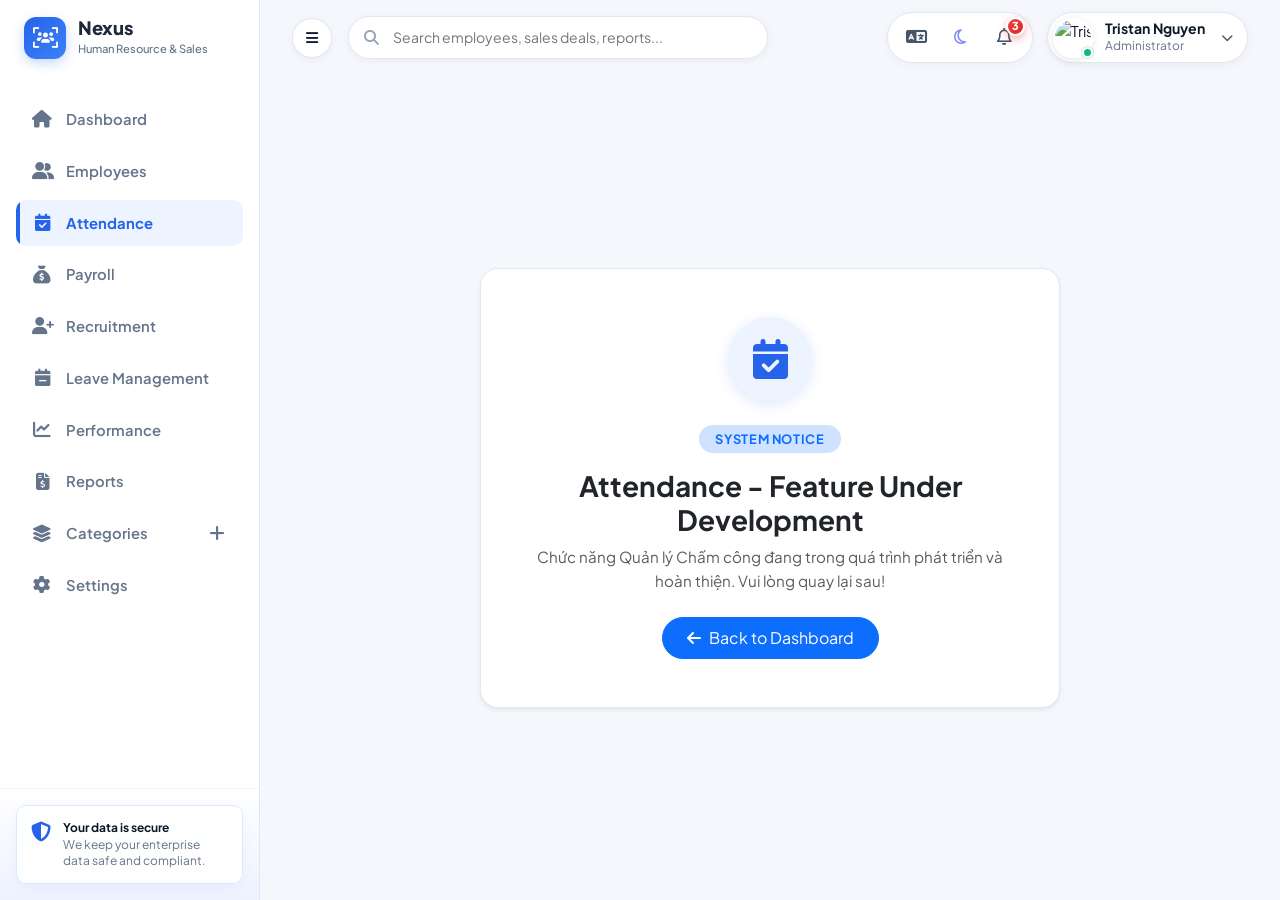
==== commit c4143812: "feat: implement base ERP project structure with core layouts, CSS modules, and initial dashboard pag" ====
--- a/pages/attendance.html
+++ b/pages/attendance.html
@@ -175,6 +175,7 @@
               <div
                 class="user-profile-menu dropdown-toggle"
                 data-bs-toggle="dropdown"
+                data-bs-display="static"
                 aria-expanded="false"
               >
                 <div class="avatar-wrapper">
--- a/css/style.css
+++ b/css/style.css
@@ -4,6 +4,8 @@
 */
 
 @import url("https://fonts.googleapis.com/css2?family=Plus+Jakarta+Sans:wght@300;400;500;600;700;800&display=swap");
+@import url("./keyframes.css");
+@import url("./components.css");
 
 :root {
   --font-primary:
@@ -51,6 +53,40 @@
   --shadow-hover:
     0 10px 25px -5px rgba(15, 23, 42, 0.08),
     0 8px 10px -6px rgba(15, 23, 42, 0.03);
+  --shadow-focus: 0 0 0 4px rgba(59, 130, 246, 0.12);
+
+  /* Soft Pastel Gradient Tokens (Light Mode) */
+  --grad-primary-soft: linear-gradient(135deg, #eff6ff 0%, #dbeafe 100%);
+  --grad-primary-soft-hover: linear-gradient(135deg, #dbeafe 0%, #bfdbfe 100%);
+  --grad-success-soft: linear-gradient(135deg, #ecfdf5 0%, #d1fae5 100%);
+  --grad-success-soft-hover: linear-gradient(135deg, #d1fae5 0%, #a7f3d0 100%);
+  --grad-warning-soft: linear-gradient(135deg, #fef3c7 0%, #fde68a 100%);
+  --grad-warning-soft-hover: linear-gradient(135deg, #fde68a 0%, #fcd34d 100%);
+  --grad-orange-soft-hover: linear-gradient(135deg, #ffedd5 0%, #fed7aa 100%);
+  --grad-danger-soft: linear-gradient(135deg, #fff1f2 0%, #ffe4e6 100%);
+  --grad-danger-soft-hover: linear-gradient(135deg, #ffe4e6 0%, #fecdd3 100%);
+  --grad-brand-primary: linear-gradient(135deg, #2563eb 0%, #3b82f6 100%);
+
+  /* Metric Card Pastel Fill Tokens (Light Mode) */
+  --grad-card-blue: linear-gradient(135deg, #eef4ff 0%, #e0ecff 100%);
+  --grad-card-purple: linear-gradient(135deg, #f5eeff 0%, #ece0ff 100%);
+  --grad-card-mint: linear-gradient(135deg, #e6f8f3 0%, #d3f3ea 100%);
+  --grad-card-rose: linear-gradient(135deg, #fff1f2 0%, #ffe4e6 100%);
+  --grad-card-amber: linear-gradient(135deg, #fffbe0 0%, #fef3c7 100%);
+  --grad-card-orange: linear-gradient(135deg, #fff7ed 0%, #ffedd5 100%);
+  --grad-card-teal: linear-gradient(135deg, #e6f8f3 0%, #ccfbf1 100%);
+
+  /* Dropdown & Elevated Surface Tokens (Light Mode) */
+  --bg-dropdown: #ffffff;
+  --bg-dropdown-hover: #f1f5f9;
+  --border-dropdown: rgba(226, 232, 240, 0.95);
+
+  /* Status & Theme Colors (Light Mode) */
+  --color-primary: #2563eb;
+  --color-info: #06b6d4;
+  --color-success: #10b981;
+  --color-warning: #f59e0b;
+  --color-danger: #ef4444;
 
   /* Reusable Soft Badge Color Variables (Named by Color) */
   --badge-purple-bg: #f3e8ff;
@@ -59,11 +95,11 @@
 
   --badge-orange-bg: #ffedd5;
   --badge-orange-text: #c2410c;
-  --badge-orange-border: #fed7aa;
+  --badge-orange-border: #fdba74;
 
   --badge-amber-bg: #fef3c7;
   --badge-amber-text: #b45309;
-  --badge-amber-border: #fde68a;
+  --badge-amber-border: #fcd34d;
 
   --badge-cyan-bg: #e0f2fe;
   --badge-cyan-text: #0284c7;
@@ -100,109 +136,268 @@
   --badge-emerald-bg: #d1fae5;
   --badge-emerald-text: #047857;
   --badge-emerald-border: #a7f3d0;
-}
-
-/* ==========================================================================
-   Dashboard Reusable Soft Pastel Badge Color Utility System
-   ========================================================================== */
-
-/* Base Badge Shape Utilities */
-.badge-soft {
-  display: inline-flex !important;
-  align-items: center !important;
-  gap: 0.35rem !important;
-  padding: 0.25rem 0.65rem !important;
-  border-radius: 9999px !important;
-  font-size: 0.75rem !important;
-  font-weight: 600 !important;
-  line-height: 1 !important;
-}
-
-.priority-badge {
-  display: inline-flex !important;
-  align-items: center !important;
-  justify-content: center !important;
-  padding: 0.2rem 0.65rem !important;
-  border-radius: 9999px !important;
-  font-size: 0.72rem !important;
-  font-weight: 700 !important;
-  letter-spacing: 0.02em !important;
-  text-transform: capitalize !important;
-}
-
-/* Color Utilities (Powered by Explicit CSS Variables for Automatic Light/Dark Theme Switching) */
-.badge-purple,
-.badge-violet {
-  background-color: var(--badge-purple-bg) !important;
-  color: var(--badge-purple-text) !important;
-  border: 1px solid var(--badge-purple-border) !important;
-}
-
-.badge-orange {
-  background-color: var(--badge-orange-bg) !important;
-  color: var(--badge-orange-text) !important;
-  border: 1px solid var(--badge-orange-border) !important;
-}
-
-.badge-amber,
-.badge-gold {
-  background-color: var(--badge-amber-bg) !important;
-  color: var(--badge-amber-text) !important;
-  border: 1px solid var(--badge-amber-border) !important;
-}
-
-.badge-cyan {
-  background-color: var(--badge-cyan-bg) !important;
-  color: var(--badge-cyan-text) !important;
-  border: 1px solid var(--badge-cyan-border) !important;
-}
-
-.badge-rose {
-  background-color: var(--badge-rose-bg) !important;
-  color: var(--badge-rose-text) !important;
-  border: 1px solid var(--badge-rose-border) !important;
-}
-
-.badge-red {
-  background-color: var(--badge-red-bg) !important;
-  color: var(--badge-red-text) !important;
-  border: 1px solid var(--badge-red-border) !important;
-}
-
-.badge-green {
-  background-color: var(--badge-green-bg) !important;
-  color: var(--badge-green-text) !important;
-  border: 1px solid var(--badge-green-border) !important;
-}
-
-.badge-blue {
-  background-color: var(--badge-blue-bg) !important;
-  color: var(--badge-blue-text) !important;
-  border: 1px solid var(--badge-blue-border) !important;
-}
-
-.badge-slate {
-  background-color: var(--badge-slate-bg) !important;
-  color: var(--badge-slate-text) !important;
-  border: 1px solid var(--badge-slate-border) !important;
-}
-
-.badge-indigo {
-  background-color: var(--badge-indigo-bg) !important;
-  color: var(--badge-indigo-text) !important;
-  border: 1px solid var(--badge-indigo-border) !important;
-}
-
-.badge-teal {
-  background-color: var(--badge-teal-bg) !important;
-  color: var(--badge-teal-text) !important;
-  border: 1px solid var(--badge-teal-border) !important;
-}
-
-.badge-emerald {
-  background-color: var(--badge-emerald-bg) !important;
-  color: var(--badge-emerald-text) !important;
-  border: 1px solid var(--badge-emerald-border) !important;
+
+  /* Dedicated Button Pastel Theme Tokens (Light Mode) */
+  /* 1. Create (Green) */
+  --btn-pastel-success-bg: var(--grad-success-soft);
+  --btn-pastel-success-bg-hover: var(--grad-success-soft-hover);
+  --btn-pastel-success-text: #15803d;
+  --btn-pastel-success-text-hover: #14532d;
+  --btn-pastel-success-border: var(--badge-green-border);
+  --btn-pastel-success-border-hover: #86efac;
+  --btn-pastel-success-shadow: rgba(34, 197, 94, 0.12);
+  --btn-pastel-success-shadow-hover: rgba(34, 197, 94, 0.22);
+
+  /* 2. Update (Orange) */
+  --btn-pastel-warning-bg: var(--grad-card-orange);
+  --btn-pastel-warning-bg-hover: var(--grad-orange-soft-hover);
+  --btn-pastel-warning-text: #c2410c;
+  --btn-pastel-warning-text-hover: #7c2d12;
+  --btn-pastel-warning-border: var(--badge-orange-border);
+  --btn-pastel-warning-border-hover: #fb923c;
+  --btn-pastel-warning-shadow: rgba(249, 115, 22, 0.12);
+  --btn-pastel-warning-shadow-hover: rgba(249, 115, 22, 0.22);
+
+  /* 3. Delete (Red) */
+  --btn-pastel-danger-bg: var(--grad-danger-soft);
+  --btn-pastel-danger-bg-hover: var(--grad-danger-soft-hover);
+  --btn-pastel-danger-text: #be123c;
+  --btn-pastel-danger-text-hover: #881337;
+  --btn-pastel-danger-border: var(--badge-red-border);
+  --btn-pastel-danger-border-hover: #fda4af;
+  --btn-pastel-danger-shadow: rgba(244, 63, 94, 0.12);
+  --btn-pastel-danger-shadow-hover: rgba(244, 63, 94, 0.22);
+
+  /* 4. Reset (Slate) */
+  --btn-pastel-reset-bg: var(--bg-hover);
+  --btn-pastel-reset-bg-hover: var(--bg-surface);
+  --btn-pastel-reset-text: var(--text-muted);
+  --btn-pastel-reset-text-hover: var(--text-main);
+  --btn-pastel-reset-border: var(--border-color);
+  --btn-pastel-reset-border-hover: #94a3b8;
+  --btn-pastel-reset-shadow: rgba(15, 23, 42, 0.04);
+  --btn-pastel-reset-shadow-hover: rgba(15, 23, 42, 0.08);
+
+  /* 5. Search (Blue) */
+  --btn-pastel-search-bg: var(--grad-primary-soft);
+  --btn-pastel-search-bg-hover: var(--grad-primary-soft-hover);
+  --btn-pastel-search-text: #2563eb;
+  --btn-pastel-search-text-hover: #1e3a8a;
+  --btn-pastel-search-border: var(--badge-blue-border);
+  --btn-pastel-search-border-hover: #93c5fd;
+  --btn-pastel-search-shadow: rgba(37, 99, 235, 0.12);
+  --btn-pastel-search-shadow-hover: rgba(37, 99, 235, 0.22);
+}
+
+/* Dark Mode Theme Variables */
+[data-theme="dark"] {
+  --bg-app: #121214; /* Charcoal/Neutral Black app bg */
+  --bg-surface: #1e1e24; /* Slightly lighter charcoal for cards */
+  --bg-sidebar: #0e0e10; /* Even darker charcoal/black for sidebar */
+  --bg-card: #1e1e24; /* Card background matches surface */
+  --bg-header-table: #0e0e10; /* Table header dark background */
+  --bg-hover: #2d2d34; /* Subtle dark gray hover background */
+
+  --text-main: #f4f4f5; /* Zinc 100 */
+  --text-muted: #a1a1aa; /* Zinc 400 */
+  --text-light: #71717a; /* Zinc 500 */
+
+  --border-color: #27272a; /* Zinc 800 */
+  --border-light: #18181b; /* Zinc 900 */
+
+  /* Status & Theme Colors (Dark Mode) */
+  --color-primary: #3b82f6;
+  --color-info: #38bdf8;
+  --color-success: #34d399;
+  --color-warning: #fbbf24;
+  --color-danger: #f87171;
+
+  /* Sidebar Navigation Variables */
+  --bg-sidebar-hover: var(--bg-surface);
+  --bg-sidebar-active: var(--bg-surface);
+  --text-sidebar-hover: #60a5fa;
+  --text-sidebar-active: #60a5fa;
+  --border-sidebar-indicator: #60a5fa;
+
+  --badge-purple-bg: rgba(126, 34, 206, 0.25);
+  --badge-purple-text: #c084fc;
+  --badge-purple-border: rgba(168, 85, 247, 0.4);
+
+  --badge-orange-bg: rgba(194, 65, 12, 0.25);
+  --badge-orange-text: #fb923c;
+  --badge-orange-border: rgba(251, 146, 60, 0.4);
+
+  --badge-amber-bg: rgba(217, 119, 6, 0.25);
+  --badge-amber-text: #fbbf24;
+  --badge-amber-border: rgba(251, 191, 36, 0.4);
+
+  --badge-cyan-bg: rgba(2, 132, 199, 0.25);
+  --badge-cyan-text: #38bdf8;
+  --badge-cyan-border: rgba(56, 189, 248, 0.4);
+
+  --badge-rose-bg: rgba(190, 24, 93, 0.25);
+  --badge-rose-text: #f472b6;
+  --badge-rose-border: rgba(244, 114, 182, 0.4);
+
+  --badge-red-bg: rgba(225, 29, 72, 0.3);
+  --badge-red-text: #fb7185;
+  --badge-red-border: rgba(244, 63, 94, 0.5);
+
+  --badge-green-bg: rgba(21, 128, 61, 0.25);
+  --badge-green-text: #4ade80;
+  --badge-green-border: rgba(74, 222, 128, 0.4);
+
+  --badge-blue-bg: rgba(37, 99, 235, 0.25);
+  --badge-blue-text: #93c5fd;
+  --badge-blue-border: rgba(96, 165, 250, 0.4);
+
+  --badge-slate-bg: rgba(71, 85, 105, 0.3);
+  --badge-slate-text: #cbd5e1;
+  --badge-slate-border: rgba(148, 163, 184, 0.3);
+
+  --badge-indigo-bg: rgba(67, 56, 202, 0.25);
+  --badge-indigo-text: #818cf8;
+  --badge-indigo-border: rgba(129, 140, 248, 0.4);
+
+  --badge-teal-bg: rgba(13, 148, 136, 0.25);
+  --badge-teal-text: #2dd4bf;
+  --badge-teal-border: rgba(45, 212, 191, 0.4);
+
+  --badge-emerald-bg: rgba(16, 185, 129, 0.25);
+  --badge-emerald-text: #34d399;
+  --badge-emerald-border: rgba(52, 211, 153, 0.4);
+
+  /* Dedicated Button Pastel Theme Tokens (Dark Mode) */
+  /* 1. Create (Green) */
+  --btn-pastel-success-text: #6ee7b7;
+  --btn-pastel-success-text-hover: #ffffff;
+  --btn-pastel-success-border-hover: rgba(110, 231, 183, 0.45);
+
+  /* 2. Update (Orange) */
+  --btn-pastel-warning-text: #fb923c;
+  --btn-pastel-warning-text-hover: #ffffff;
+  --btn-pastel-warning-border-hover: rgba(251, 146, 60, 0.45);
+
+  /* 3. Delete (Red) */
+  --btn-pastel-danger-text: #fda4af;
+  --btn-pastel-danger-text-hover: #ffffff;
+  --btn-pastel-danger-border-hover: rgba(253, 164, 175, 0.45);
+
+  /* 4. Reset (Slate) */
+  --btn-pastel-reset-border: rgba(148, 163, 184, 0.35);
+  --btn-pastel-reset-border-hover: rgba(203, 213, 225, 0.65);
+  --btn-pastel-reset-shadow: rgba(0, 0, 0, 0.25);
+  --btn-pastel-reset-shadow-hover: rgba(0, 0, 0, 0.35);
+
+  /* 5. Search (Blue) */
+  --btn-pastel-search-text: #93c5fd;
+  --btn-pastel-search-text-hover: #ffffff;
+  --btn-pastel-search-border-hover: rgba(147, 197, 253, 0.45);
+
+  --shadow-sm: 0 1px 3px rgba(0, 0, 0, 0.3);
+  --shadow-card: 0 4px 20px -2px rgba(0, 0, 0, 0.4);
+  --shadow-hover: 0 10px 25px -5px rgba(0, 0, 0, 0.5);
+  --shadow-focus: 0 0 0 4px rgba(129, 140, 248, 0.25);
+
+  /* Soft Pastel Gradient Tokens (Dark Mode) */
+  --grad-primary-soft: linear-gradient(
+    135deg,
+    rgba(37, 99, 235, 0.2) 0%,
+    rgba(29, 78, 216, 0.3) 100%
+  );
+  --grad-primary-soft-hover: linear-gradient(
+    135deg,
+    rgba(37, 99, 235, 0.35) 0%,
+    rgba(29, 78, 216, 0.5) 100%
+  );
+  --grad-success-soft: linear-gradient(
+    135deg,
+    rgba(16, 185, 129, 0.2) 0%,
+    rgba(4, 120, 87, 0.3) 100%
+  );
+  --grad-success-soft-hover: linear-gradient(
+    135deg,
+    rgba(16, 185, 129, 0.35) 0%,
+    rgba(4, 120, 87, 0.5) 100%
+  );
+  --grad-warning-soft: linear-gradient(
+    135deg,
+    rgba(245, 158, 11, 0.2) 0%,
+    rgba(217, 119, 6, 0.3) 100%
+  );
+  --grad-warning-soft-hover: linear-gradient(
+    135deg,
+    rgba(245, 158, 11, 0.35) 0%,
+    rgba(217, 119, 6, 0.5) 100%
+  );
+  --grad-danger-soft: linear-gradient(
+    135deg,
+    rgba(225, 29, 72, 0.2) 0%,
+    rgba(190, 18, 60, 0.3) 100%
+  );
+  --grad-danger-soft-hover: linear-gradient(
+    135deg,
+    rgba(225, 29, 72, 0.35) 0%,
+    rgba(190, 18, 60, 0.5) 100%
+  );
+  --grad-brand-primary: linear-gradient(135deg, #3b82f6 0%, #60a5fa 100%);
+
+  /* Metric Card Pastel Fill Tokens (Dark Mode) */
+  --grad-card-blue: linear-gradient(
+    135deg,
+    rgba(37, 99, 235, 0.2) 0%,
+    rgba(29, 78, 216, 0.3) 100%
+  );
+  --grad-card-purple: linear-gradient(
+    135deg,
+    rgba(139, 92, 246, 0.2) 0%,
+    rgba(124, 58, 237, 0.3) 100%
+  );
+  --grad-card-mint: linear-gradient(
+    135deg,
+    rgba(16, 185, 129, 0.2) 0%,
+    rgba(5, 150, 105, 0.3) 100%
+  );
+  --grad-card-rose: linear-gradient(
+    135deg,
+    rgba(225, 29, 72, 0.2) 0%,
+    rgba(190, 18, 60, 0.3) 100%
+  );
+  --grad-card-amber: linear-gradient(
+    135deg,
+    rgba(217, 119, 6, 0.2) 0%,
+    rgba(180, 83, 9, 0.3) 100%
+  );
+  --grad-card-orange: linear-gradient(
+    135deg,
+    rgba(249, 115, 22, 0.2) 0%,
+    rgba(194, 65, 12, 0.3) 100%
+  );
+  --grad-orange-soft-hover: linear-gradient(
+    135deg,
+    rgba(249, 115, 22, 0.35) 0%,
+    rgba(194, 65, 12, 0.5) 100%
+  );
+  --grad-card-slate: linear-gradient(
+    135deg,
+    rgba(71, 85, 105, 0.25) 0%,
+    rgba(51, 65, 85, 0.35) 100%
+  );
+  --grad-card-teal: linear-gradient(
+    135deg,
+    rgba(20, 184, 166, 0.2) 0%,
+    rgba(13, 148, 136, 0.3) 100%
+  );
+
+  /* Dropdown & Elevated Surface Tokens (Dark Mode) */
+  --bg-dropdown: #1e1e24;
+  --bg-dropdown-hover: #2d2d34;
+  --border-dropdown: #27272a;
+
+  /* Status Colors (Dark Mode) */
+  --color-success: #34d399;
+  --color-warning: #fbbf24;
+  --color-danger: #fb7185;
 }
 
 /* Reset & Base Styles */
@@ -316,7 +511,7 @@
 /* Collapsed Sidebar Mode (Icon-Only) */
 .app-wrapper.sidebar-collapsed .app-sidebar {
   width: var(--sidebar-collapsed-width);
-  overflow: visible !important;
+  overflow: hidden !important;
 }
 
 .app-wrapper.sidebar-collapsed .app-main {
@@ -334,7 +529,8 @@
 
 .app-wrapper.sidebar-collapsed .sidebar-nav {
   padding: 1.25rem 0.5rem;
-  overflow: visible !important;
+  overflow-y: auto !important;
+  overflow-x: hidden !important;
 }
 
 .app-wrapper.sidebar-collapsed .sidebar-nav .nav-link {
@@ -519,7 +715,7 @@
 .brand-logo-icon {
   width: 42px;
   height: 42px;
-  background: linear-gradient(135deg, #2563eb 0%, #3b82f6 100%);
+  background: var(--grad-brand-primary);
   color: white;
   border-radius: 12px;
   display: flex;
@@ -556,7 +752,7 @@
   align-items: center;
   gap: 0.875rem;
   padding: 0.75rem 1rem;
-  color: #475569;
+  color: var(--text-muted);
   font-weight: 600;
   font-size: 0.925rem;
   border-radius: var(--radius-md);
@@ -866,13 +1062,6 @@
   transition: all 0.2s ease;
 }
 
-.topbar-search-box input:focus {
-  outline: none;
-  background-color: #ffffff;
-  border-color: var(--primary-500);
-  box-shadow: 0 0 0 4px rgba(59, 130, 246, 0.12);
-}
-
 .topbar-search-box i {
   position: absolute;
   left: 1rem;
@@ -983,16 +1172,6 @@
   animation: badgePulse 3s infinite ease-in-out;
 }
 
-@keyframes badgePulse {
-  0%,
-  100% {
-    transform: scale(1);
-  }
-  50% {
-    transform: scale(1.12);
-  }
-}
-
 /* User Profile Menu & Premium Dropdown Styling */
 .user-profile-menu {
   display: flex;
@@ -1071,9 +1250,16 @@
 /* Elevated Modern Dropdown Menu */
 .topbar-actions .dropdown-menu,
 .user-dropdown-menu {
+  display: block !important;
+  opacity: 0;
+  visibility: hidden;
+  pointer-events: none;
   min-width: 250px;
   padding: 0.5rem;
-  margin-top: 0.85rem !important;
+  top: 100% !important;
+  right: 0 !important;
+  left: auto !important;
+  margin-top: 0.65rem !important;
   background: #ffffff;
   border: 1px solid rgba(226, 232, 240, 0.95) !important;
   border-radius: 16px;
@@ -1081,22 +1267,20 @@
     0 14px 35px -5px rgba(15, 23, 42, 0.12),
     0 4px 12px -2px rgba(15, 23, 42, 0.04);
   overflow: hidden;
+  transform: translateY(-8px) scale(0.96);
+  transform-origin: top right;
+  transition:
+    opacity 0.2s ease,
+    transform 0.2s cubic-bezier(0.16, 1, 0.3, 1),
+    visibility 0.2s ease;
 }
 
 .topbar-actions .dropdown-menu.show,
 .user-dropdown-menu.show {
-  animation: userDropdownShow 0.22s cubic-bezier(0.16, 1, 0.3, 1) forwards;
-}
-
-@keyframes userDropdownShow {
-  0% {
-    opacity: 0;
-    margin-top: 0.35rem !important;
-  }
-  100% {
-    opacity: 1;
-    margin-top: 0.85rem !important;
-  }
+  opacity: 1 !important;
+  visibility: visible !important;
+  pointer-events: auto !important;
+  transform: translateY(0) scale(1) !important;
 }
 
 /* User Header Block inside Dropdown */
@@ -1153,8 +1337,8 @@
 
 .topbar-actions .dropdown-menu .dropdown-item:hover,
 .user-dropdown-menu .dropdown-item:hover {
-  background-color: #f1f5f9;
-  color: #0f172a;
+  background-color: var(--bg-dropdown-hover);
+  color: var(--text-main);
   transform: translateX(3px);
 }
 
@@ -1200,33 +1384,33 @@
 }
 
 .dropdown-item-danger:hover .dropdown-icon-box.danger {
-  background: rgba(239, 68, 68, 0.18);
-  color: #dc2626;
-}
-
-/* Danger / Logout Item styling */
+  background: var(--badge-red-bg);
+  color: var(--badge-red-text);
+}
+
+/* Danger / Logout Item styling (Powered by Theme Variables) */
 .topbar-actions .dropdown-menu .dropdown-item.text-danger,
 .topbar-actions .dropdown-menu .dropdown-item-danger,
 .user-dropdown-menu .dropdown-item-danger {
-  color: #ef4444 !important;
+  color: var(--badge-red-text) !important;
 }
 
 .topbar-actions .dropdown-menu .dropdown-item.text-danger:hover,
 .topbar-actions .dropdown-menu .dropdown-item-danger:hover,
 .user-dropdown-menu .dropdown-item-danger:hover {
-  background-color: rgba(239, 68, 68, 0.08) !important;
-  color: #dc2626 !important;
+  background-color: var(--badge-red-bg) !important;
+  color: var(--badge-red-text) !important;
 }
 
 .topbar-actions .dropdown-menu .dropdown-item.text-danger:hover i,
 .topbar-actions .dropdown-menu .dropdown-item-danger:hover i,
 .user-dropdown-menu .dropdown-item-danger:hover i {
-  color: #dc2626 !important;
+  color: var(--badge-red-text) !important;
 }
 
 .dropdown-divider {
   margin: 0.35rem 0.25rem;
-  border-top: 1px solid rgba(226, 232, 240, 0.8);
+  border-top: 1px solid var(--border-color);
   opacity: 1;
 }
 
@@ -1310,117 +1494,6 @@
   gap: 0.5rem;
 }
 
-/* Image 2 Soft Pastel Metric Cards */
-.metric-card-pastel {
-  border-radius: var(--radius-xl);
-  padding: 1.25rem 1.4rem;
-  position: relative;
-  overflow: hidden;
-  height: 100%;
-  display: flex;
-  align-items: center;
-  justify-content: space-between;
-  box-shadow: 0 4px 15px rgba(0, 0, 0, 0.02);
-  transition:
-    transform 0.2s ease,
-    box-shadow 0.2s ease;
-}
-
-.metric-card-pastel:hover {
-  transform: translateY(-2px);
-  box-shadow: 0 8px 25px rgba(0, 0, 0, 0.05);
-}
-
-/* Card 1: Soft Blue Fill */
-.card-pastel-blue {
-  background: linear-gradient(135deg, #eef4ff 0%, #e0ecff 100%);
-  border: 1px solid #d0e2ff;
-}
-
-/* Card 2: Soft Lavender Fill */
-.card-pastel-purple {
-  background: linear-gradient(135deg, #f5eeff 0%, #ece0ff 100%);
-  border: 1px solid #e2d0ff;
-}
-
-/* Card 3: Soft Mint Fill */
-.card-pastel-mint {
-  background: linear-gradient(135deg, #e6f8f3 0%, #d3f3ea 100%);
-  border: 1px solid #b8eadf;
-}
-
-/* Card 4: Soft Warm Cream Fill */
-.card-pastel-cream {
-  background: linear-gradient(135deg, #fff7ed 0%, #ffecd6 100%);
-  border: 1px solid #fed7aa;
-}
-
-.metric-pastel-title {
-  font-size: 0.725rem;
-  font-weight: 800;
-  text-transform: uppercase;
-  letter-spacing: 0.06em;
-  color: #64748b;
-  margin-bottom: 0.35rem;
-}
-
-.metric-pastel-val {
-  font-size: 1.85rem;
-  font-weight: 800;
-  color: #0f172a;
-  letter-spacing: -0.03em;
-  line-height: 1;
-  margin-bottom: 0.65rem;
-}
-
-.metric-pastel-sub {
-  font-size: 0.75rem;
-  font-weight: 600;
-  color: #64748b;
-}
-
-.up-green {
-  color: #059669 !important;
-  font-weight: 700;
-}
-
-.down-red {
-  color: #dc2626 !important;
-  font-weight: 700;
-}
-
-.metric-pastel-icon-floating {
-  width: 48px;
-  height: 48px;
-  background: #ffffff;
-  border-radius: 50%;
-  display: flex;
-  align-items: center;
-  justify-content: center;
-  font-size: 1.25rem;
-  box-shadow: 0 4px 14px rgba(15, 23, 42, 0.08);
-  flex-shrink: 0;
-}
-
-.card-pastel-blue .metric-pastel-icon-floating {
-  color: #2563eb;
-}
-.card-pastel-purple .metric-pastel-icon-floating {
-  color: #8b5cf6;
-}
-.card-pastel-mint .metric-pastel-icon-floating {
-  color: #10b981;
-}
-.card-pastel-cream .metric-pastel-icon-floating {
-  color: #f59e0b;
-}
-.card-pastel-rose .metric-pastel-icon-floating {
-  color: #e11d48;
-}
-.card-pastel-amber .metric-pastel-icon-floating {
-  color: #d97706;
-}
-
 /* Custom Donut Chart Legend & Details */
 /* Custom Donut Chart Legend & Details */
 .donut-legend-list {
@@ -1481,71 +1554,6 @@
 
 .timeline-activity-item:last-child {
   border-bottom: none;
-}
-
-.timeline-icon-box {
-  width: 40px;
-  height: 40px;
-  border-radius: 12px;
-  display: flex;
-  align-items: center;
-  justify-content: center;
-  font-size: 1rem;
-  flex-shrink: 0;
-  transition: all 0.25s ease;
-}
-
-/* Timeline Icon Box Color Variants (Light & Dark Modes) */
-.timeline-icon-blue {
-  background-color: #eef4ff;
-  color: #2563eb;
-  border: 1px solid rgba(37, 99, 235, 0.12);
-}
-.timeline-icon-green {
-  background-color: #ecfdf5;
-  color: #059669;
-  border: 1px solid rgba(5, 150, 105, 0.12);
-}
-.timeline-icon-purple {
-  background-color: #f5eeff;
-  color: #8b5cf6;
-  border: 1px solid rgba(139, 92, 246, 0.12);
-}
-.timeline-icon-orange {
-  background-color: #fff7ed;
-  color: #ea580c;
-  border: 1px solid rgba(234, 88, 12, 0.12);
-}
-.timeline-icon-pink {
-  background-color: #fce7f3;
-  color: #db2777;
-  border: 1px solid rgba(219, 39, 119, 0.12);
-}
-
-[data-theme="dark"] .timeline-icon-blue {
-  background-color: rgba(37, 99, 235, 0.18);
-  color: #60a5fa;
-  border-color: rgba(59, 130, 246, 0.3);
-}
-[data-theme="dark"] .timeline-icon-green {
-  background-color: rgba(16, 185, 129, 0.18);
-  color: #34d399;
-  border-color: rgba(16, 185, 129, 0.3);
-}
-[data-theme="dark"] .timeline-icon-purple {
-  background-color: rgba(139, 92, 246, 0.18);
-  color: #c084fc;
-  border-color: rgba(139, 92, 246, 0.3);
-}
-[data-theme="dark"] .timeline-icon-orange {
-  background-color: rgba(234, 88, 12, 0.18);
-  color: #fb923c;
-  border-color: rgba(234, 88, 12, 0.3);
-}
-[data-theme="dark"] .timeline-icon-pink {
-  background-color: rgba(219, 39, 119, 0.18);
-  color: #f472b6;
-  border-color: rgba(219, 39, 119, 0.3);
 }
 
 .timeline-content {
@@ -1713,84 +1721,6 @@
   font-size: 0.85rem;
   color: var(--text-main);
   margin: 0;
-}
-
-/* Badges */
-.badge-soft {
-  padding: 0.35rem 0.75rem;
-  border-radius: 99px;
-  font-weight: 600;
-  font-size: 0.75rem;
-  display: inline-flex;
-  align-items: center;
-  gap: 0.35rem;
-}
-
-.badge-soft-confirmed,
-.badge-soft-inventory,
-.badge-soft-top-performer {
-  background-color: var(--badge-mint-bg);
-  color: var(--badge-mint-text);
-}
-.badge-soft-pending,
-.badge-soft-hiring {
-  background-color: var(--badge-orange-bg);
-  color: var(--badge-orange-text);
-}
-.badge-soft-equipment,
-.badge-soft-audit-passed {
-  background-color: var(--badge-purple-bg);
-  color: var(--badge-purple-text);
-}
-.badge-soft-supplies {
-  background-color: var(--badge-teal-bg);
-  color: var(--badge-teal-text);
-}
-.badge-soft-pos,
-.badge-soft-active {
-  background-color: var(--badge-cyan-bg);
-  color: var(--badge-cyan-text);
-}
-.badge-soft-top-revenue {
-  background-color: var(--badge-gold-bg);
-  color: var(--badge-gold-text);
-}
-
-/* Priority Badges */
-.priority-badge {
-  padding: 0.25rem 0.65rem;
-  border-radius: 99px;
-  font-weight: 700;
-  font-size: 0.7rem;
-  display: inline-flex;
-  align-items: center;
-  border: 1px solid transparent;
-  text-transform: capitalize;
-  line-height: 1;
-}
-
-.priority-urgent {
-  background-color: var(--badge-rose-bg);
-  color: var(--badge-rose-text);
-  border-color: var(--badge-rose-border);
-}
-
-.priority-high {
-  background-color: var(--badge-orange-bg);
-  color: var(--badge-orange-text);
-  border-color: var(--badge-orange-border);
-}
-
-.priority-medium {
-  background-color: var(--badge-gold-bg);
-  color: var(--badge-gold-text);
-  border-color: var(--badge-gold-border);
-}
-
-.priority-normal {
-  background-color: var(--badge-cyan-bg);
-  color: var(--badge-cyan-text);
-  border-color: var(--badge-cyan-border);
 }
 
 /* Mobile Sidebar Overlay Backdrop & Close Button */
@@ -1977,12 +1907,6 @@
     height: 400px !important;
   }
 
-  .apextree-sleek-card {
-    width: 220px !important;
-    height: 72px !important;
-    padding: 6px 8px !important;
-  }
-
   div[class*="apextree-search"],
   div[class*="apex-tree-search"],
   .apextree-search-container {
@@ -2004,84 +1928,6 @@
   }
 }
 
-/* ==========================================================================
-   Dark Mode Theme System
-   ========================================================================== */
-[data-theme="dark"] {
-  --bg-app: #121214; /* Charcoal/Neutral Black app bg */
-  --bg-surface: #1e1e24; /* Slightly lighter charcoal for cards */
-  --bg-sidebar: #0e0e10; /* Even darker charcoal/black for sidebar */
-  --bg-card: #1e1e24; /* Card background matches surface */
-  --bg-header-table: #0e0e10; /* Table header dark background */
-  --bg-hover: #2d2d34; /* Subtle dark gray hover background */
-
-  --text-main: #f4f4f5; /* Zinc 100 */
-  --text-muted: #a1a1aa; /* Zinc 400 */
-  --text-light: #71717a; /* Zinc 500 */
-
-  --border-color: #27272a; /* Zinc 800 */
-  --border-light: #18181b; /* Zinc 900 */
-
-  /* Sidebar Navigation Variables */
-  --bg-sidebar-hover: var(--bg-surface);
-  --bg-sidebar-active: var(--bg-surface);
-  --text-sidebar-hover: #60a5fa;
-  --text-sidebar-active: #60a5fa;
-  --border-sidebar-indicator: #60a5fa;
-
-  --badge-purple-bg: rgba(126, 34, 206, 0.25);
-  --badge-purple-text: #c084fc;
-  --badge-purple-border: rgba(168, 85, 247, 0.4);
-
-  --badge-orange-bg: rgba(194, 65, 12, 0.25);
-  --badge-orange-text: #fb923c;
-  --badge-orange-border: rgba(251, 146, 60, 0.4);
-
-  --badge-amber-bg: rgba(217, 119, 6, 0.25);
-  --badge-amber-text: #fbbf24;
-  --badge-amber-border: rgba(251, 191, 36, 0.4);
-
-  --badge-cyan-bg: rgba(2, 132, 199, 0.25);
-  --badge-cyan-text: #38bdf8;
-  --badge-cyan-border: rgba(56, 189, 248, 0.4);
-
-  --badge-rose-bg: rgba(190, 24, 93, 0.25);
-  --badge-rose-text: #f472b6;
-  --badge-rose-border: rgba(244, 114, 182, 0.4);
-
-  --badge-red-bg: rgba(225, 29, 72, 0.3);
-  --badge-red-text: #fb7185;
-  --badge-red-border: rgba(244, 63, 94, 0.5);
-
-  --badge-green-bg: rgba(21, 128, 61, 0.25);
-  --badge-green-text: #4ade80;
-  --badge-green-border: rgba(74, 222, 128, 0.4);
-
-  --badge-blue-bg: rgba(37, 99, 235, 0.25);
-  --badge-blue-text: #93c5fd;
-  --badge-blue-border: rgba(96, 165, 250, 0.4);
-
-  --badge-slate-bg: rgba(71, 85, 105, 0.3);
-  --badge-slate-text: #cbd5e1;
-  --badge-slate-border: rgba(148, 163, 184, 0.3);
-
-  --badge-indigo-bg: rgba(67, 56, 202, 0.25);
-  --badge-indigo-text: #818cf8;
-  --badge-indigo-border: rgba(129, 140, 248, 0.4);
-
-  --badge-teal-bg: rgba(13, 148, 136, 0.25);
-  --badge-teal-text: #2dd4bf;
-  --badge-teal-border: rgba(45, 212, 191, 0.4);
-
-  --badge-emerald-bg: rgba(16, 185, 129, 0.25);
-  --badge-emerald-text: #34d399;
-  --badge-emerald-border: rgba(52, 211, 153, 0.4);
-
-  --shadow-sm: 0 1px 3px rgba(0, 0, 0, 0.3);
-  --shadow-card: 0 4px 20px -2px rgba(0, 0, 0, 0.4);
-  --shadow-hover: 0 10px 25px -5px rgba(0, 0, 0, 0.5);
-}
-
 [data-theme="dark"] body {
   background-color: var(--bg-app);
   color: var(--text-main);
@@ -2090,10 +1936,10 @@
 [data-theme="dark"] #sidebarToggleBtn,
 [data-theme="dark"] .topbar-search-box input,
 [data-theme="dark"] .user-profile-menu {
-  background-color: var(--bg-surface) !important;
-  border-color: var(--border-color) !important;
-  color: var(--text-main) !important;
-  box-shadow: 0 2px 8px rgba(0, 0, 0, 0.35) !important;
+  background-color: var(--bg-surface);
+  border-color: var(--border-color);
+  color: var(--text-main);
+  box-shadow: 0 2px 8px rgba(0, 0, 0, 0.35);
 }
 
 [data-theme="dark"] .topbar-action-group {
@@ -2212,26 +2058,6 @@
 
 [data-theme="dark"] .timeline-activity-item {
   border-bottom-color: var(--border-color);
-}
-
-[data-theme="dark"] .card-pastel-blue {
-  background: linear-gradient(135deg, #1e3a8a 0%, #172554 100%);
-  border-color: #2563eb;
-}
-
-[data-theme="dark"] .card-pastel-purple {
-  background: linear-gradient(135deg, #4c1d95 0%, #2e1065 100%);
-  border-color: #7c3aed;
-}
-
-[data-theme="dark"] .card-pastel-mint {
-  background: linear-gradient(135deg, #064e3b 0%, #022c22 100%);
-  border-color: #059669;
-}
-
-[data-theme="dark"] .card-pastel-cream {
-  background: linear-gradient(135deg, #78350f 0%, #451a03 100%);
-  border-color: #d97706;
 }
 
 [data-theme="dark"] .metric-pastel-val,
@@ -2263,11 +2089,6 @@
   color: #ffffff !important;
 }
 
-[data-theme="dark"] .metric-pastel-title,
-[data-theme="dark"] .metric-pastel-sub {
-  color: #cbd5e1;
-}
-
 [data-theme="dark"] .security-badge-box {
   background: var(--bg-surface);
   border-color: var(--border-color);
@@ -2357,18 +2178,6 @@
   border-color: var(--bg-surface);
 }
 
-[data-theme="dark"] .dropdown-header-info .header-name {
-  color: var(--text-main);
-}
-
-[data-theme="dark"] .dropdown-header-info .header-email {
-  color: var(--text-muted);
-}
-
-[data-theme="dark"] .dropdown-item {
-  color: var(--text-muted);
-}
-
 [data-theme="dark"] .dropdown-item:hover {
   background-color: var(--bg-hover) !important;
   color: #ffffff !important;
@@ -2386,12 +2195,6 @@
 
 [data-theme="dark"] .dropdown-divider {
   border-top-color: var(--border-color);
-}
-
-[data-theme="dark"] .date-range-pill {
-  background: var(--bg-surface);
-  border-color: var(--border-color);
-  color: var(--text-main);
 }
 
 [data-theme="dark"] .sidebar-nav .nav-link {
@@ -2426,57 +2229,6 @@
 }
 
 /* Waving Hand & Animated Header Elements */
-@keyframes waveAnimation {
-  0% {
-    transform: rotate(0deg);
-  }
-  15% {
-    transform: rotate(14deg);
-  }
-  30% {
-    transform: rotate(-8deg);
-  }
-  45% {
-    transform: rotate(14deg);
-  }
-  60% {
-    transform: rotate(-4deg);
-  }
-  75% {
-    transform: rotate(10deg);
-  }
-  100% {
-    transform: rotate(0deg);
-  }
-}
-
-@keyframes pulseDotAnimation {
-  0% {
-    transform: scale(0.95);
-    box-shadow: 0 0 0 0 rgba(16, 185, 129, 0.7);
-  }
-  70% {
-    transform: scale(1);
-    box-shadow: 0 0 0 8px rgba(16, 185, 129, 0);
-  }
-  100% {
-    transform: scale(0.95);
-    box-shadow: 0 0 0 0 rgba(16, 185, 129, 0);
-  }
-}
-
-@keyframes sparkleGlow {
-  0%,
-  100% {
-    transform: scale(1) rotate(0deg);
-    opacity: 0.8;
-  }
-  50% {
-    transform: scale(1.15) rotate(12deg);
-    opacity: 1;
-    filter: drop-shadow(0 0 6px rgba(245, 158, 11, 0.6));
-  }
-}
 
 .wave-hand-emoji {
   display: inline-block;
@@ -2485,234 +2237,32 @@
   font-size: 1.15rem;
 }
 
-.live-status-pill {
-  display: inline-flex;
-  align-items: center;
-  gap: 0.4rem;
-  background: rgba(16, 185, 129, 0.1);
-  color: #059669;
-  border: 1px solid rgba(16, 185, 129, 0.25);
-  font-size: 0.725rem;
-  font-weight: 700;
-  padding: 0.2rem 0.65rem;
-  border-radius: 99px;
-}
-
 .live-pulse-dot {
   width: 7px;
   height: 7px;
-  background-color: #10b981;
+  background-color: var(--color-success);
   border-radius: 50%;
   animation: pulseDotAnimation 1.8s infinite;
 }
 
-.header-tag-pill {
-  display: inline-flex;
-  align-items: center;
-  gap: 0.35rem;
-  background: rgba(37, 99, 235, 0.08);
-  color: #2563eb;
-  border: 1px solid rgba(37, 99, 235, 0.18);
-  font-size: 0.725rem;
-  font-weight: 700;
-  padding: 0.2rem 0.65rem;
-  border-radius: 99px;
-}
-
 .header-sparkle-icon {
-  color: #f59e0b;
+  color: var(--color-warning);
   font-size: 1.1rem;
   display: inline-flex;
   align-items: center;
   animation: sparkleGlow 3s infinite ease-in-out;
 }
 
-[data-theme="dark"] .live-status-pill {
-  background: rgba(16, 185, 129, 0.18);
-  color: #34d399;
-  border-color: rgba(16, 185, 129, 0.3);
-}
-
-[data-theme="dark"] .header-tag-pill {
-  background: rgba(59, 130, 246, 0.18);
-  color: #60a5fa;
-  border-color: rgba(59, 130, 246, 0.3);
-}
-
-/* Card Header Soft Pastel Badge System (Light & Dark Modes) */
-.badge-purple {
-  background: #f3e8ff;
-  color: #7e22ce;
-  border: 1px solid rgba(126, 34, 206, 0.15);
-}
-.badge-emerald {
-  background: #ecfdf5;
-  color: #047857;
-  border: 1px solid rgba(4, 120, 87, 0.15);
-}
-.badge-cyan {
-  background: #e0f2fe;
-  color: #0369a1;
-  border: 1px solid rgba(3, 105, 161, 0.15);
-}
-.badge-amber {
-  background: #fef3c7;
-  color: #b45309;
-  border: 1px solid rgba(180, 83, 9, 0.15);
-}
-.badge-rose {
-  background: #ffe4e6;
-  color: #be123c;
-  border: 1px solid rgba(190, 18, 60, 0.15);
-}
-.badge-orange {
-  background: #ffedd5;
-  color: #c2410c;
-  border: 1px solid rgba(194, 65, 12, 0.15);
-}
-.badge-indigo {
-  background: #eef2ff;
-  color: #1d4ed8;
-  border: 1px solid rgba(29, 78, 216, 0.15);
-}
-.badge-teal {
-  background: #e6f8f3;
-  color: #0d9488;
-  border: 1px solid rgba(13, 148, 136, 0.15);
-}
-.badge-gold {
-  background: #fef9c3;
-  color: #a16207;
-  border: 1px solid rgba(161, 98, 7, 0.15);
-}
-.badge-violet {
-  background: #f3e8ff;
-  color: #6b21a8;
-  border: 1px solid rgba(107, 33, 168, 0.15);
-}
-
-/* Dark Mode Overrides for Card Header Badges (Translucent Glow Pill Style) */
-[data-theme="dark"] .badge-purple {
-  background: rgba(168, 85, 247, 0.18);
-  color: #c084fc;
-  border-color: rgba(168, 85, 247, 0.35);
-}
-[data-theme="dark"] .badge-emerald {
-  background: rgba(16, 185, 129, 0.18);
-  color: #34d399;
-  border-color: rgba(16, 185, 129, 0.35);
-}
-[data-theme="dark"] .badge-cyan {
-  background: rgba(14, 165, 233, 0.18);
-  color: #38bdf8;
-  border-color: rgba(14, 165, 233, 0.35);
-}
-[data-theme="dark"] .badge-amber {
-  background: rgba(245, 158, 11, 0.18);
-  color: #fbbf24;
-  border-color: rgba(245, 158, 11, 0.35);
-}
-[data-theme="dark"] .badge-rose {
-  background: rgba(244, 63, 94, 0.18);
-  color: #fb7185;
-  border-color: rgba(244, 63, 94, 0.35);
-}
-[data-theme="dark"] .badge-orange {
-  background: rgba(249, 115, 22, 0.18);
-  color: #fb923c;
-  border-color: rgba(249, 115, 22, 0.35);
-}
-[data-theme="dark"] .badge-indigo {
-  background: rgba(99, 102, 241, 0.18);
-  color: #818cf8;
-  border-color: rgba(99, 102, 241, 0.35);
-}
-[data-theme="dark"] .badge-teal {
-  background: rgba(20, 184, 166, 0.18);
-  color: #2dd4bf;
-  border-color: rgba(20, 184, 166, 0.35);
-}
-[data-theme="dark"] .badge-gold {
-  background: rgba(234, 179, 8, 0.18);
-  color: #facc15;
-  border-color: rgba(234, 179, 8, 0.35);
-}
-[data-theme="dark"] .badge-violet {
-  background: rgba(139, 92, 246, 0.18);
-  color: #a78bfa;
-  border-color: rgba(139, 92, 246, 0.35);
-}
-
-/* ApexCharts Grid Lines Contrast (Light & Dark Modes) */
+/* ApexCharts Grid Lines Contrast (Powered by Theme Variables) */
 .apexcharts-gridline {
-  stroke: #cbd5e1 !important;
+  stroke: var(--border-color) !important;
   stroke-dasharray: 4 !important;
   stroke-opacity: 0.9 !important;
-}
-
-[data-theme="dark"] .apexcharts-gridline {
-  stroke: #475569 !important;
-  stroke-dasharray: 4 !important;
-  stroke-opacity: 1 !important;
-}
-
-/* Language Wave Animation for Translate Button */
-@keyframes languageWave {
-  0%,
-  100% {
-    transform: rotate(0deg) scale(1);
-  }
-  20% {
-    transform: rotate(-12deg) scale(1.1);
-  }
-  40% {
-    transform: rotate(10deg) scale(1.1);
-  }
-  60% {
-    transform: rotate(-6deg) scale(1.05);
-  }
-  80% {
-    transform: rotate(4deg) scale(1.02);
-  }
 }
 
 #langTranslateBtn i {
   display: inline-block;
   animation: languageWave 3.8s infinite ease-in-out;
-}
-
-/* Notification Bell Ring Animation */
-@keyframes bellRing {
-  0% {
-    transform: rotate(0deg);
-  }
-  5% {
-    transform: rotate(14deg);
-  }
-  10% {
-    transform: rotate(-12deg);
-  }
-  15% {
-    transform: rotate(10deg);
-  }
-  20% {
-    transform: rotate(-8deg);
-  }
-  25% {
-    transform: rotate(6deg);
-  }
-  30% {
-    transform: rotate(-4deg);
-  }
-  35% {
-    transform: rotate(2deg);
-  }
-  40% {
-    transform: rotate(0deg);
-  }
-  100% {
-    transform: rotate(0deg);
-  }
 }
 
 #notifBellBtn i {
@@ -2721,60 +2271,6 @@
   animation: bellRing 3.5s infinite ease-in-out;
 }
 
-/* Sun Glow Animation for Sun Icon */
-@keyframes sunGlow {
-  0% {
-    filter: drop-shadow(0 0 2px rgba(255, 200, 50, 0.3));
-    transform: rotate(0deg);
-  }
-  25% {
-    filter: drop-shadow(0 0 8px rgba(255, 200, 50, 0.6));
-  }
-  50% {
-    filter: drop-shadow(0 0 12px rgba(255, 200, 50, 0.8));
-    transform: rotate(180deg);
-  }
-  75% {
-    filter: drop-shadow(0 0 8px rgba(255, 200, 50, 0.6));
-  }
-  100% {
-    filter: drop-shadow(0 0 2px rgba(255, 200, 50, 0.3));
-    transform: rotate(360deg);
-  }
-}
-
-/* Moon Swing Animation for Moon Icon */
-@keyframes moonSwing {
-  0% {
-    transform: rotate(0deg) scale(1);
-    filter: drop-shadow(0 0 3px rgba(160, 180, 255, 0.4));
-  }
-  10% {
-    transform: rotate(12deg) scale(1.05);
-    filter: drop-shadow(0 0 8px rgba(160, 180, 255, 0.7));
-  }
-  20% {
-    transform: rotate(-10deg) scale(1);
-    filter: drop-shadow(0 0 10px rgba(160, 180, 255, 0.8));
-  }
-  30% {
-    transform: rotate(8deg) scale(1.03);
-    filter: drop-shadow(0 0 12px rgba(160, 180, 255, 0.9));
-  }
-  40% {
-    transform: rotate(-5deg) scale(1);
-    filter: drop-shadow(0 0 8px rgba(160, 180, 255, 0.7));
-  }
-  50% {
-    transform: rotate(0deg) scale(1);
-    filter: drop-shadow(0 0 4px rgba(160, 180, 255, 0.5));
-  }
-  100% {
-    transform: rotate(0deg) scale(1);
-    filter: drop-shadow(0 0 3px rgba(160, 180, 255, 0.4));
-  }
-}
-
 /* Theme Toggle Button Icons Animation & Colors */
 #themeToggleBtn i {
   display: inline-block;
@@ -2796,15 +2292,21 @@
   animation: sunGlow 6s infinite linear;
 }
 
-/* ==========================================================================
-   ApexCharts Theme Compatibility
-   ========================================================================== */
-.apexcharts-datalabel-value {
+/* ApexCharts Donut Chart Total Label & Value Theme Compatibility */
+.apexcharts-datalabel-value,
+text.apexcharts-datalabel-value {
   fill: var(--text-main) !important;
 }
 
-.apexcharts-datalabel-label {
+.apexcharts-datalabel-label,
+text.apexcharts-datalabel-label {
   fill: var(--text-muted) !important;
+}
+
+/* Donut Slice Border Line in Dark Mode */
+[data-theme="dark"] .apexcharts-pie-series path,
+[data-theme="dark"] .apexcharts-donut-slice {
+  stroke: var(--bg-surface) !important;
 }
 
 /* Responsive Table Scroll & Custom Scrollbar */
@@ -2870,140 +2372,14 @@
   overflow: visible;
 }
 
-/* ApexTree Connector Lines Styling */
+/* ApexTree Connector Lines Styling (Powered by Theme Variables) */
 .apextree-edge,
 .apex-tree-edge,
 svg path.apex-tree-edge,
 svg path[class*="edge"] {
-  stroke: #cbd5e1 !important;
+  stroke: var(--border-color) !important;
   stroke-width: 2px !important;
   transition: stroke 0.3s ease;
-}
-
-[data-theme="dark"] .apextree-edge,
-[data-theme="dark"] .apex-tree-edge,
-[data-theme="dark"] svg path.apex-tree-edge,
-[data-theme="dark"] svg path[class*="edge"] {
-  stroke: #475569 !important;
-}
-
-/* Sleek Node Card Styling (Width 260px, Height 78px with Left Accent Bar) */
-.apextree-sleek-card {
-  width: 260px;
-  height: 78px;
-  background: var(--bg-surface);
-  border: 1px solid var(--border-color);
-  border-left: 4px solid var(--primary-500);
-  border-radius: 12px;
-  padding: 8px 12px;
-  box-shadow: 0 2px 10px rgba(15, 23, 42, 0.05);
-  display: flex;
-  align-items: center;
-  gap: 10px;
-  position: relative;
-  transition: all 0.25s cubic-bezier(0.32, 0.72, 0, 1);
-  box-sizing: border-box;
-  font-family: var(--font-primary);
-  user-select: none;
-  cursor: pointer;
-}
-
-.apextree-sleek-card:hover {
-  transform: translateY(-2px);
-  box-shadow: 0 8px 20px -4px rgba(15, 23, 42, 0.12);
-}
-
-.apextree-sleek-avatar-box {
-  width: 44px;
-  height: 44px;
-  flex-shrink: 0;
-  border-radius: 50%;
-  overflow: hidden;
-  border: 2px solid var(--bg-surface);
-  box-shadow: 0 2px 6px rgba(15, 23, 42, 0.1);
-}
-
-.apextree-sleek-avatar {
-  width: 100%;
-  height: 100%;
-  object-fit: cover;
-}
-
-.apextree-sleek-content {
-  flex-grow: 1;
-  min-width: 0;
-  display: flex;
-  flex-direction: column;
-  justify-content: center;
-}
-
-.apextree-sleek-header {
-  display: flex;
-  align-items: center;
-  justify-content: space-between;
-  gap: 6px;
-  margin-bottom: 2px;
-}
-
-.apextree-sleek-name {
-  font-size: 0.825rem;
-  font-weight: 700;
-  color: var(--text-main);
-  margin: 0;
-  white-space: nowrap;
-  overflow: hidden;
-  text-overflow: ellipsis;
-  line-height: 1.2;
-}
-
-.apextree-sleek-badge {
-  font-size: 0.625rem;
-  font-weight: 700;
-  padding: 1px 6px;
-  border-radius: 10px;
-  text-transform: uppercase;
-  letter-spacing: 0.02em;
-  flex-shrink: 0;
-}
-
-.apextree-sleek-title {
-  font-size: 0.725rem;
-  font-weight: 600;
-  color: var(--text-main);
-  opacity: 0.9;
-  white-space: nowrap;
-  overflow: hidden;
-  text-overflow: ellipsis;
-  line-height: 1.25;
-}
-
-.apextree-sleek-subtitle {
-  font-size: 0.675rem;
-  font-weight: 500;
-  color: var(--text-muted);
-  white-space: nowrap;
-  overflow: hidden;
-  text-overflow: ellipsis;
-  line-height: 1.2;
-}
-
-/* Dark Mode support for Sleek Node Card */
-[data-theme="dark"] .apextree-sleek-card {
-  background: #1e293b;
-  border-color: #334155;
-  box-shadow: 0 4px 15px rgba(0, 0, 0, 0.3);
-}
-
-[data-theme="dark"] .apextree-sleek-avatar-box {
-  border-color: #1e293b;
-}
-
-[data-theme="dark"] .apextree-sleek-title {
-  color: #e2e8f0;
-}
-
-[data-theme="dark"] .apextree-sleek-subtitle {
-  color: #94a3b8;
 }
 
 /* ApexTree Node Selection Highlight */
@@ -3038,132 +2414,146 @@
 }
 
 /* ==========================================================================
-   ApexGrid Official Web Component Design System & Custom CSS Variables
+   Master Synchronized Action Buttons (Add, Edit, Delete, Reset, Search)
    ========================================================================== */
 
-/* Soft Pastel Gradient Action Buttons */
+/* 1. Unified Base Specifications & Micro-Interactions */
+.btn-pastel-success,
+.btn-pastel-warning,
+.btn-pastel-orange,
+.btn-pastel-danger,
+.btn-pastel-reset,
+.btn-pastel-search {
+  height: 38px !important;
+  font-weight: 600 !important;
+  border-radius: var(--radius-md) !important;
+  display: inline-flex !important;
+  align-items: center !important;
+  justify-content: center !important;
+  gap: 0.45rem !important;
+  padding: 0.5rem 1rem !important;
+  transition:
+    all 0.25s cubic-bezier(0.4, 0, 0.2, 1),
+    transform 0.15s ease,
+    box-shadow 0.25s ease !important;
+}
+
+.btn-pastel-success i,
+.btn-pastel-warning i,
+.btn-pastel-orange i,
+.btn-pastel-danger i,
+.btn-pastel-reset i,
+.btn-pastel-search i {
+  transition:
+    color 0.2s ease,
+    transform 0.2s ease !important;
+}
+
+/* Master Hover & Active Effects */
+.btn-pastel-success:hover,
+.btn-pastel-warning:hover,
+.btn-pastel-orange:hover,
+.btn-pastel-danger:hover,
+.btn-pastel-reset:hover,
+.btn-pastel-search:hover,
+.btn-pastel-success:focus,
+.btn-pastel-warning:focus,
+.btn-pastel-orange:focus,
+.btn-pastel-danger:focus,
+.btn-pastel-reset:focus,
+.btn-pastel-search:focus {
+  transform: translateY(-1.5px) !important;
+}
+
+.btn-pastel-success:hover i,
+.btn-pastel-warning:hover i,
+.btn-pastel-orange:hover i,
+.btn-pastel-danger:hover i,
+.btn-pastel-reset:hover i,
+.btn-pastel-search:hover i {
+  transform: scale(1.08) !important;
+}
+
+.btn-pastel-success:active,
+.btn-pastel-warning:active,
+.btn-pastel-orange:active,
+.btn-pastel-danger:active,
+.btn-pastel-reset:active,
+.btn-pastel-search:active {
+  transform: translateY(0) scale(0.97) !important;
+  box-shadow: none !important;
+}
+
+/* 2. Add/Create Button (Green Soft Pastel) */
 .btn-pastel-success {
-  background: linear-gradient(135deg, #dcfce7 0%, #bbf7d0 100%);
-  color: #1e293b;
-  border: 1px solid #86efac;
-  font-weight: 600;
-  box-shadow: 0 2px 6px rgba(34, 197, 94, 0.12);
-  transition:
-    all 0.25s ease,
-    transform 0.15s ease;
+  background: var(--btn-pastel-success-bg) !important;
+  color: var(--btn-pastel-success-text) !important;
+  border: 1px solid var(--btn-pastel-success-border) !important;
+  box-shadow: 0 2px 6px var(--btn-pastel-success-shadow) !important;
+}
+.btn-pastel-success i {
+  color: var(--btn-pastel-success-text) !important;
 }
 .btn-pastel-success:hover,
 .btn-pastel-success:focus {
-  background: linear-gradient(135deg, #bbf7d0 0%, #86efac 100%);
-  color: #0f172a;
-  border-color: #4ade80;
-  transform: translateY(-1px);
-  box-shadow: 0 4px 12px rgba(34, 197, 94, 0.2);
-}
-
-.btn-pastel-warning {
-  background: linear-gradient(135deg, #fef3c7 0%, #fde68a 100%);
-  color: #1e293b;
-  border: 1px solid #fcd34d;
-  font-weight: 600;
-  box-shadow: 0 2px 6px rgba(245, 158, 11, 0.12);
-  transition:
-    all 0.25s ease,
-    transform 0.15s ease;
+  background: var(--btn-pastel-success-bg-hover) !important;
+  color: var(--btn-pastel-success-text-hover) !important;
+  border-color: var(--btn-pastel-success-border-hover) !important;
+  box-shadow: 0 4px 12px var(--btn-pastel-success-shadow-hover) !important;
+}
+.btn-pastel-success:hover i,
+.btn-pastel-success:focus i {
+  color: var(--btn-pastel-success-text-hover) !important;
+}
+
+/* 3. Edit/Update Button (Orange Soft Pastel) */
+.btn-pastel-warning,
+.btn-pastel-orange {
+  background: var(--btn-pastel-warning-bg) !important;
+  color: var(--btn-pastel-warning-text) !important;
+  border: 1px solid var(--btn-pastel-warning-border) !important;
+  box-shadow: 0 2px 6px var(--btn-pastel-warning-shadow) !important;
+}
+.btn-pastel-warning i,
+.btn-pastel-orange i {
+  color: var(--btn-pastel-warning-text) !important;
 }
 .btn-pastel-warning:hover,
-.btn-pastel-warning:focus {
-  background: linear-gradient(135deg, #fde68a 0%, #fcd34d 100%);
-  color: #0f172a;
-  border-color: #fbbf24;
-  transform: translateY(-1px);
-  box-shadow: 0 4px 12px rgba(245, 158, 11, 0.2);
-}
-
+.btn-pastel-warning:focus,
+.btn-pastel-orange:hover,
+.btn-pastel-orange:focus {
+  background: var(--btn-pastel-warning-bg-hover) !important;
+  color: var(--btn-pastel-warning-text-hover) !important;
+  border-color: var(--btn-pastel-warning-border-hover) !important;
+  box-shadow: 0 4px 12px var(--btn-pastel-warning-shadow-hover) !important;
+}
+.btn-pastel-warning:hover i,
+.btn-pastel-warning:focus i,
+.btn-pastel-orange:hover i,
+.btn-pastel-orange:focus i {
+  color: var(--btn-pastel-warning-text-hover) !important;
+}
+
+/* 4. Delete Button (Red Soft Pastel) */
 .btn-pastel-danger {
-  background: linear-gradient(135deg, #ffe4e6 0%, #fecdd3 100%);
-  color: #1e293b;
-  border: 1px solid #fda4af;
-  font-weight: 600;
-  box-shadow: 0 2px 6px rgba(244, 63, 94, 0.12);
-  transition:
-    all 0.25s ease,
-    transform 0.15s ease;
+  background: var(--btn-pastel-danger-bg) !important;
+  color: var(--btn-pastel-danger-text) !important;
+  border: 1px solid var(--btn-pastel-danger-border) !important;
+  box-shadow: 0 2px 6px var(--btn-pastel-danger-shadow) !important;
+}
+.btn-pastel-danger i {
+  color: var(--btn-pastel-danger-text) !important;
 }
 .btn-pastel-danger:hover,
 .btn-pastel-danger:focus {
-  background: linear-gradient(135deg, #fecdd3 0%, #fda4af 100%);
-  color: #0f172a;
-  border-color: #fb7185;
-  transform: translateY(-1px);
-  box-shadow: 0 4px 12px rgba(244, 63, 94, 0.2);
-}
-
-/* Dark Mode Styles for Action Buttons */
-[data-theme="dark"] .btn-pastel-success {
-  background: linear-gradient(
-    135deg,
-    rgba(16, 185, 129, 0.22) 0%,
-    rgba(5, 150, 105, 0.3) 100%
-  );
-  color: #6ee7b7;
-  border: 1px solid rgba(52, 211, 153, 0.4);
-  box-shadow: 0 2px 6px rgba(16, 185, 129, 0.2);
-}
-[data-theme="dark"] .btn-pastel-success:hover,
-[data-theme="dark"] .btn-pastel-success:focus {
-  background: linear-gradient(
-    135deg,
-    rgba(16, 185, 129, 0.35) 0%,
-    rgba(5, 150, 105, 0.45) 100%
-  );
-  color: #a7f3d0;
-  border-color: #34d399;
-  box-shadow: 0 4px 12px rgba(16, 185, 129, 0.35);
-}
-
-[data-theme="dark"] .btn-pastel-warning {
-  background: linear-gradient(
-    135deg,
-    rgba(245, 158, 11, 0.22) 0%,
-    rgba(217, 119, 6, 0.3) 100%
-  );
-  color: #fde047;
-  border: 1px solid rgba(251, 191, 36, 0.4);
-  box-shadow: 0 2px 6px rgba(245, 158, 11, 0.2);
-}
-[data-theme="dark"] .btn-pastel-warning:hover,
-[data-theme="dark"] .btn-pastel-warning:focus {
-  background: linear-gradient(
-    135deg,
-    rgba(245, 158, 11, 0.35) 0%,
-    rgba(217, 119, 6, 0.45) 100%
-  );
-  color: #fef08a;
-  border-color: #fbbf24;
-  box-shadow: 0 4px 12px rgba(245, 158, 11, 0.35);
-}
-
-[data-theme="dark"] .btn-pastel-danger {
-  background: linear-gradient(
-    135deg,
-    rgba(239, 68, 68, 0.22) 0%,
-    rgba(225, 29, 72, 0.3) 100%
-  );
-  color: #fda4af;
-  border: 1px solid rgba(248, 113, 113, 0.4);
-  box-shadow: 0 2px 6px rgba(239, 68, 68, 0.2);
-}
-[data-theme="dark"] .btn-pastel-danger:hover,
-[data-theme="dark"] .btn-pastel-danger:focus {
-  background: linear-gradient(
-    135deg,
-    rgba(239, 68, 68, 0.35) 0%,
-    rgba(225, 29, 72, 0.45) 100%
-  );
-  color: #fecdd3;
-  border-color: #f87171;
-  box-shadow: 0 4px 12px rgba(239, 68, 68, 0.35);
+  background: var(--btn-pastel-danger-bg-hover) !important;
+  color: var(--btn-pastel-danger-text-hover) !important;
+  border-color: var(--btn-pastel-danger-border-hover) !important;
+  box-shadow: 0 4px 12px var(--btn-pastel-danger-shadow-hover) !important;
+}
+.btn-pastel-danger:hover i,
+.btn-pastel-danger:focus i {
+  color: var(--btn-pastel-danger-text-hover) !important;
 }
 
 /* Enhanced Inner Layout for Quick Stat Cards */
@@ -3234,137 +2624,10 @@
   gap: 0.35rem;
 }
 
-/* Card Accent Colors */
-.card-pastel-blue .metric-icon-badge {
-  color: #2563eb;
-}
-.card-pastel-mint .metric-icon-badge {
-  color: #059669;
-}
-.card-pastel-purple .metric-icon-badge {
-  color: #7c3aed;
-}
-.card-pastel-rose .metric-icon-badge {
-  color: #e11d48;
-}
-.card-pastel-amber .metric-icon-badge {
-  color: #d97706;
-}
-
-.card-pastel-blue .metric-tag-pill {
-  background: #ffffff;
-  color: #1e40af;
-  border: 1px solid #bfdbfe;
-  box-shadow: 0 1px 3px rgba(37, 99, 235, 0.1);
-}
-.card-pastel-mint .metric-tag-pill {
-  background: #ffffff;
-  color: #065f46;
-  border: 1px solid #a7f3d0;
-  box-shadow: 0 1px 3px rgba(16, 185, 129, 0.1);
-}
-.card-pastel-purple .metric-tag-pill {
-  background: #ffffff;
-  color: #5b21b6;
-  border: 1px solid #ddd6fe;
-  box-shadow: 0 1px 3px rgba(139, 92, 246, 0.1);
-}
-.card-pastel-rose .metric-tag-pill {
-  background: #ffffff;
-  color: #9f1239;
-  border: 1px solid #fecdd3;
-  box-shadow: 0 1px 3px rgba(225, 29, 72, 0.1);
-}
-.card-pastel-amber .metric-tag-pill {
-  background: #ffffff;
-  color: #92400e;
-  border: 1px solid #fde68a;
-  box-shadow: 0 1px 3px rgba(217, 119, 6, 0.1);
-}
-
-/* Card 4: Soft Rose Pastel Fill */
-.card-pastel-rose {
-  background: linear-gradient(135deg, #fff1f2 0%, #ffe4e6 100%);
-  border: 1px solid #fecdd3;
-}
-
-/* Card 5: Soft Amber Pastel Fill */
-.card-pastel-amber {
-  background: linear-gradient(135deg, #fffbe0 0%, #fef3c7 100%);
-  border: 1px solid #fde68a;
-}
-
-[data-theme="dark"] .card-pastel-rose {
-  background: linear-gradient(135deg, #4c0519 0%, #881337 100%);
-  border-color: rgba(244, 63, 94, 0.4);
-}
-
-[data-theme="dark"] .card-pastel-amber {
-  background: linear-gradient(135deg, #451a03 0%, #78350f 100%);
-  border-color: rgba(245, 158, 11, 0.4);
-}
-
-/* Dark Mode Typography & Element Overrides for Compact Metric Cards */
-[data-theme="dark"] .metric-card-compact .metric-pastel-title {
-  color: #cbd5e1 !important;
-}
-
-[data-theme="dark"] .metric-card-compact .metric-pastel-val {
-  color: #ffffff !important;
-}
-
-[data-theme="dark"] .metric-card-compact .metric-footer-sub {
-  color: #94a3b8 !important;
-}
-
 [data-theme="dark"] .metric-pastel-icon-floating,
 [data-theme="dark"] .metric-card-compact .metric-icon-badge {
   background: rgba(0, 0, 0, 0.35) !important;
   box-shadow: inset 0 0 0 1px rgba(255, 255, 255, 0.1) !important;
-}
-
-/* Dark Mode Icon Accent Colors */
-[data-theme="dark"] .card-pastel-blue .metric-pastel-icon-floating,
-[data-theme="dark"] .card-pastel-blue .metric-icon-badge {
-  color: #60a5fa !important;
-}
-[data-theme="dark"] .card-pastel-mint .metric-pastel-icon-floating,
-[data-theme="dark"] .card-pastel-mint .metric-icon-badge {
-  color: #34d399 !important;
-}
-[data-theme="dark"] .card-pastel-purple .metric-pastel-icon-floating,
-[data-theme="dark"] .card-pastel-purple .metric-icon-badge {
-  color: #c084fc !important;
-}
-[data-theme="dark"] .card-pastel-rose .metric-pastel-icon-floating,
-[data-theme="dark"] .card-pastel-rose .metric-icon-badge {
-  color: #fb7185 !important;
-}
-[data-theme="dark"] .card-pastel-amber .metric-pastel-icon-floating,
-[data-theme="dark"] .card-pastel-amber .metric-icon-badge {
-  color: #fbbf24 !important;
-}
-
-/* Dark Mode Tag Pill Colors */
-[data-theme="dark"] .card-pastel-blue .metric-tag-pill {
-  background: rgba(59, 130, 246, 0.25) !important;
-  color: #93c5fd !important;
-}
-[data-theme="dark"] .card-pastel-mint .metric-tag-pill {
-  background: rgba(16, 185, 129, 0.25) !important;
-  color: #6ee7b7 !important;
-}
-[data-theme="dark"] .card-pastel-purple .metric-tag-pill {
-  background: rgba(168, 85, 247, 0.25) !important;
-  color: #c084fc !important;
-}
-[data-theme="dark"] .card-pastel-rose .metric-tag-pill {
-  background: rgba(244, 63, 94, 0.25) !important;
-  color: #fda4af !important;
-}
-[data-theme="dark"] .card-pastel-amber .metric-tag-pill {
-  background: rgba(245, 158, 11, 0.25) !important;
-  color: #fde047 !important;
 }
 
 /* Filter Controls & Inputs Styling (Light & Dark Mode) */
@@ -3391,11 +2654,15 @@
   color: #334155;
 }
 
+.topbar-search-box input:focus,
 .filter-input:focus,
-.filter-select:focus {
-  border-color: #635bff;
-  box-shadow: 0 0 0 3px rgba(99, 91, 255, 0.15);
-  color: #0f172a;
+.filter-select:focus,
+.form-control:focus,
+.form-select:focus {
+  outline: none !important;
+  border-color: var(--primary-500) !important;
+  box-shadow: var(--shadow-focus) !important;
+  color: var(--text-main) !important;
 }
 
 .filter-search-icon {
@@ -3404,144 +2671,47 @@
   z-index: 5;
 }
 
-.btn-filter-reset {
-  height: 38px;
-  background-color: #f8fafc !important;
-  border: 1px solid #cbd5e1 !important;
-  color: #475569 !important;
-  font-weight: 600 !important;
-  transition: all 0.2s ease !important;
-}
-.btn-filter-reset i {
-  color: #475569 !important;
-}
-.btn-filter-reset:hover {
-  background-color: #e2e8f0 !important;
-  border-color: #94a3b8 !important;
-  color: #0f172a !important;
-}
-.btn-filter-reset:hover i {
-  color: #0f172a !important;
-}
-
-.btn-filter-search {
-  height: 38px;
-  background: linear-gradient(135deg, #dbeafe 0%, #bfdbfe 100%) !important;
-  border: 1px solid #93c5fd !important;
-  color: #1e40af !important;
-  font-weight: 600 !important;
-  box-shadow: 0 2px 6px rgba(37, 99, 235, 0.12) !important;
-  transition: all 0.25s ease !important;
-}
-.btn-filter-search i {
-  color: #1e40af !important;
-}
-.btn-filter-search:hover,
-.btn-filter-search:focus {
-  background: linear-gradient(135deg, #bfdbfe 0%, #93c5fd 100%) !important;
-  border-color: #60a5fa !important;
-  color: #1e3a8a !important;
-  box-shadow: 0 4px 12px rgba(37, 99, 235, 0.22) !important;
-}
-.btn-filter-search:hover i,
-.btn-filter-search:focus i {
-  color: #1e3a8a !important;
-}
-
-/* Dark Mode Adjustments for Filter Toolbar & Controls */
-[data-theme="dark"] .filter-toolbar-border {
-  border-bottom-color: rgba(255, 255, 255, 0.08) !important;
-}
-
-[data-theme="dark"] .filter-input,
-[data-theme="dark"] .filter-select {
-  background-color: var(--bg-app) !important;
-  color: var(--text-main) !important;
-  border-color: var(--border-color) !important;
-}
-
-[data-theme="dark"] .filter-input::placeholder {
-  color: var(--text-light) !important;
-}
-
-[data-theme="dark"] .filter-select option {
-  background-color: var(--bg-surface) !important;
-  color: var(--text-main) !important;
-}
-
-[data-theme="dark"] .filter-input:focus,
-[data-theme="dark"] .filter-select:focus {
-  border-color: #818cf8 !important;
-  box-shadow: 0 0 0 3px rgba(129, 140, 248, 0.25) !important;
-  color: #ffffff !important;
-}
-
-[data-theme="dark"] .filter-search-icon {
-  color: var(--text-light) !important;
-}
-
-[data-theme="dark"] .btn-filter-reset {
-  background: linear-gradient(
-    135deg,
-    rgba(255, 255, 255, 0.08) 0%,
-    rgba(255, 255, 255, 0.04) 100%
-  ) !important;
-  border: 1px solid rgba(148, 163, 184, 0.35) !important;
-  color: #e2e8f0 !important;
-  box-shadow: 0 2px 6px rgba(0, 0, 0, 0.25) !important;
-}
-
-[data-theme="dark"] .btn-filter-reset i {
-  color: #e2e8f0 !important;
-}
-
-[data-theme="dark"] .btn-filter-reset:hover,
-[data-theme="dark"] .btn-filter-reset:focus {
-  background: linear-gradient(
-    135deg,
-    rgba(255, 255, 255, 0.15) 0%,
-    rgba(255, 255, 255, 0.08) 100%
-  ) !important;
-  border-color: rgba(203, 213, 225, 0.65) !important;
-  color: #ffffff !important;
-  box-shadow: 0 4px 12px rgba(0, 0, 0, 0.35) !important;
-}
-
-[data-theme="dark"] .btn-filter-reset:hover i,
-[data-theme="dark"] .btn-filter-reset:focus i {
-  color: #ffffff !important;
-}
-
-[data-theme="dark"] .btn-filter-search {
-  background: linear-gradient(
-    135deg,
-    rgba(37, 99, 235, 0.22) 0%,
-    rgba(29, 78, 216, 0.35) 100%
-  ) !important;
-  border: 1px solid rgba(96, 165, 250, 0.4) !important;
-  color: #93c5fd !important;
-  box-shadow: 0 2px 8px rgba(37, 99, 235, 0.25) !important;
-}
-
-[data-theme="dark"] .btn-filter-search i {
-  color: #93c5fd !important;
-}
-
-[data-theme="dark"] .btn-filter-search:hover,
-[data-theme="dark"] .btn-filter-search:focus {
-  background: linear-gradient(
-    135deg,
-    rgba(37, 99, 235, 0.35) 0%,
-    rgba(29, 78, 216, 0.5) 100%
-  ) !important;
-  border-color: #60a5fa !important;
-  color: #bfdbfe !important;
-  box-shadow: 0 4px 14px rgba(37, 99, 235, 0.4) !important;
-}
-
-[data-theme="dark"] .btn-filter-search:hover i,
-[data-theme="dark"] .btn-filter-search:focus i {
-  color: #bfdbfe !important;
-}
-
-
+/* Filter Reset & Search Action Buttons (Powered by Theme Variables) */
+/* 5. Reset Button (Secondary Slate Pastel) */
+.btn-pastel-reset {
+  background-color: var(--btn-pastel-reset-bg) !important;
+  border: 1px solid var(--btn-pastel-reset-border) !important;
+  color: var(--btn-pastel-reset-text) !important;
+  box-shadow: 0 2px 6px var(--btn-pastel-reset-shadow) !important;
+}
+.btn-pastel-reset i {
+  color: var(--btn-pastel-reset-text) !important;
+}
+.btn-pastel-reset:hover,
+.btn-pastel-reset:focus {
+  background-color: var(--btn-pastel-reset-bg-hover) !important;
+  border-color: var(--btn-pastel-reset-border-hover) !important;
+  color: var(--btn-pastel-reset-text-hover) !important;
+  box-shadow: 0 4px 12px var(--btn-pastel-reset-shadow-hover) !important;
+}
+.btn-pastel-reset:hover i,
+.btn-pastel-reset:focus i {
+  color: var(--btn-pastel-reset-text-hover) !important;
+}
+
+/* 6. Search Button (Primary Blue Pastel) */
+.btn-pastel-search {
+  background: var(--btn-pastel-search-bg) !important;
+  border: 1px solid var(--btn-pastel-search-border) !important;
+  color: var(--btn-pastel-search-text) !important;
+  box-shadow: 0 2px 6px var(--btn-pastel-search-shadow) !important;
+}
+.btn-pastel-search i {
+  color: var(--btn-pastel-search-text) !important;
+}
+.btn-pastel-search:hover,
+.btn-pastel-search:focus {
+  background: var(--btn-pastel-search-bg-hover) !important;
+  border-color: var(--btn-pastel-search-border-hover) !important;
+  color: var(--btn-pastel-search-text-hover) !important;
+  box-shadow: 0 4px 12px var(--btn-pastel-search-shadow-hover) !important;
+}
+.btn-pastel-search:hover i,
+.btn-pastel-search:focus i {
+  color: var(--btn-pastel-search-text-hover) !important;
+}
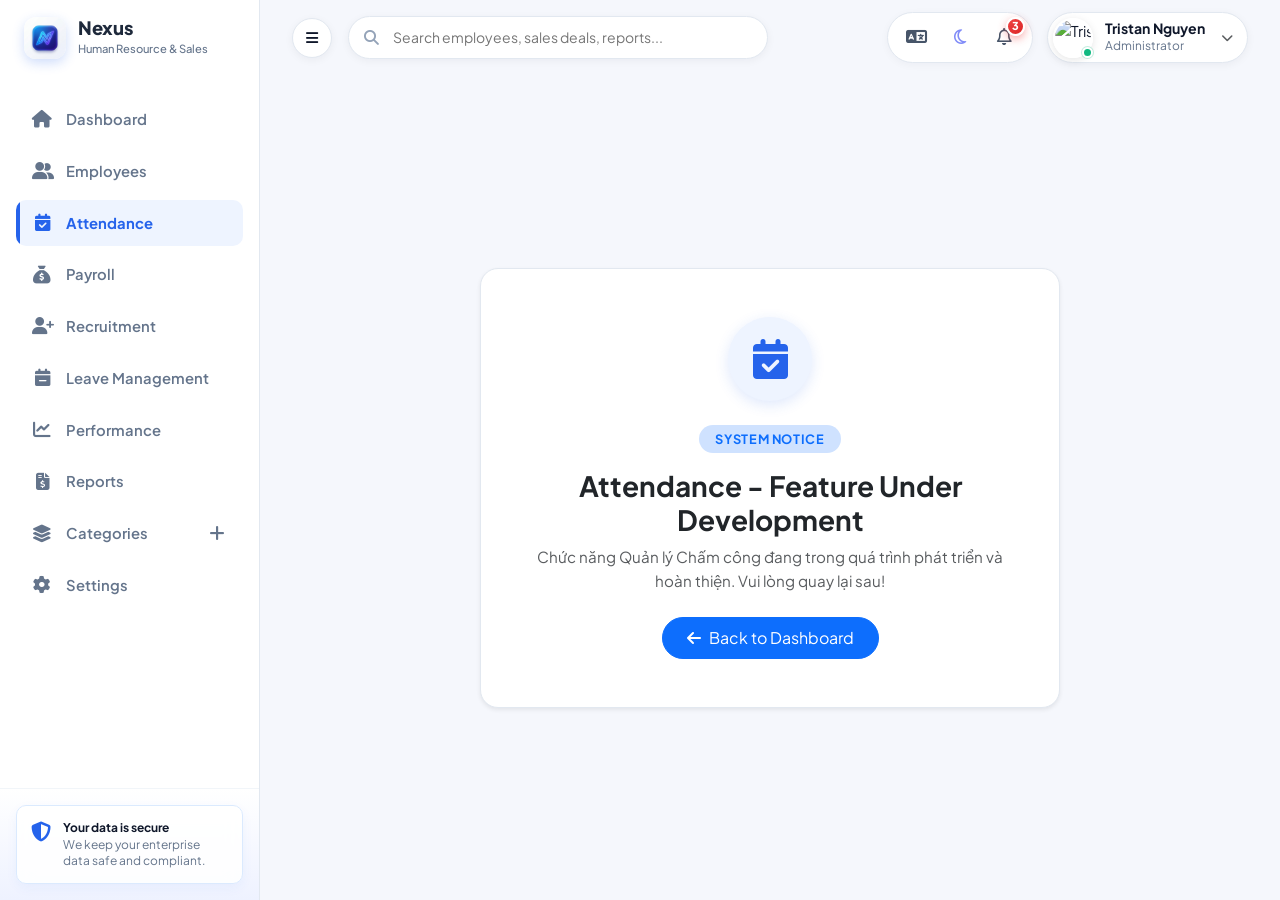
==== commit 594ef592: "feat: initialize core layout, sidebar navigation, and dashboard reporting pages for NexusOS ERP" ====
--- a/pages/attendance.html
+++ b/pages/attendance.html
@@ -29,9 +29,7 @@
       <!-- Sidebar -->
       <aside class="app-sidebar">
         <div class="sidebar-header">
-          <div class="brand-logo-icon">
-            <i class="fa-solid fa-users-viewfinder"></i>
-          </div>
+          <img src="../assets/logo.png" alt="Nexus Logo" class="brand-logo-img" />
           <div>
             <h1 class="brand-title">Nexus</h1>
             <div class="brand-subtitle">Human Resource & Sales</div>
--- a/css/style.css
+++ b/css/style.css
@@ -9,8 +9,7 @@
 
 :root {
   --font-primary:
-    "Plus Jakarta Sans", -apple-system, BlinkMacSystemFont, "Segoe UI", Roboto,
-    sans-serif;
+    "Plus Jakarta Sans", -apple-system, BlinkMacSystemFont, "Segoe UI", Roboto, sans-serif;
 
   /* Color Palette & Theme Surfaces */
   --bg-app: #f5f7fc;
@@ -45,19 +44,30 @@
   --radius-lg: 14px;
   --radius-md: 10px;
 
-  --shadow-sm:
-    0 1px 3px rgba(15, 23, 42, 0.03), 0 1px 2px rgba(15, 23, 42, 0.02);
-  --shadow-card:
-    0 4px 20px -2px rgba(15, 23, 42, 0.04),
-    0 2px 6px -1px rgba(15, 23, 42, 0.02);
-  --shadow-hover:
-    0 10px 25px -5px rgba(15, 23, 42, 0.08),
-    0 8px 10px -6px rgba(15, 23, 42, 0.03);
+  --shadow-sm: 0 1px 3px rgba(15, 23, 42, 0.03), 0 1px 2px rgba(15, 23, 42, 0.02);
+  --shadow-card: 0 4px 20px -2px rgba(15, 23, 42, 0.04), 0 2px 6px -1px rgba(15, 23, 42, 0.02);
+  --shadow-hover: 0 10px 25px -5px rgba(15, 23, 42, 0.08), 0 8px 10px -6px rgba(15, 23, 42, 0.03);
   --shadow-focus: 0 0 0 4px rgba(59, 130, 246, 0.12);
 
+  /* Dropdown & Elevated Surface Tokens (Light Mode) */
+  --bg-dropdown: #ffffff;
+  --bg-dropdown-hover: #f1f5f9;
+  --border-dropdown: rgba(226, 232, 240, 0.95);
+
+  /* Status & Theme Colors (Light Mode) */
+  --color-primary: #2563eb;
+  --color-info: #06b6d4;
+  --color-success: #10b981;
+  --color-warning: #f59e0b;
+  --color-danger: #ef4444;
+
   /* Soft Pastel Gradient Tokens (Light Mode) */
-  --grad-primary-soft: linear-gradient(135deg, #eff6ff 0%, #dbeafe 100%);
-  --grad-primary-soft-hover: linear-gradient(135deg, #dbeafe 0%, #bfdbfe 100%);
+  --grad-primary-soft: linear-gradient(135deg, #f5eeff 0%, #ece0ff 100%);
+  --grad-primary-soft-hover: linear-gradient(135deg, #ece0ff 0%, #e9d5ff 100%);
+  --grad-secondary-soft: linear-gradient(135deg, #f1f5f9 0%, #e2e8f0 100%);
+  --grad-secondary-soft-hover: linear-gradient(135deg, #e2e8f0 0%, #cbd5e1 100%);
+  --grad-info-soft: linear-gradient(135deg, #e0f2fe 0%, #bae6fd 100%);
+  --grad-info-soft-hover: linear-gradient(135deg, #bae6fd 0%, #7dd3fc 100%);
   --grad-success-soft: linear-gradient(135deg, #ecfdf5 0%, #d1fae5 100%);
   --grad-success-soft-hover: linear-gradient(135deg, #d1fae5 0%, #a7f3d0 100%);
   --grad-warning-soft: linear-gradient(135deg, #fef3c7 0%, #fde68a 100%);
@@ -65,7 +75,8 @@
   --grad-orange-soft-hover: linear-gradient(135deg, #ffedd5 0%, #fed7aa 100%);
   --grad-danger-soft: linear-gradient(135deg, #fff1f2 0%, #ffe4e6 100%);
   --grad-danger-soft-hover: linear-gradient(135deg, #ffe4e6 0%, #fecdd3 100%);
-  --grad-brand-primary: linear-gradient(135deg, #2563eb 0%, #3b82f6 100%);
+  --grad-indigo-soft: linear-gradient(135deg, #e0e7ff 0%, #c7d2fe 100%);
+  --grad-indigo-soft-hover: linear-gradient(135deg, #c7d2fe 0%, #a5b4fc 100%);
 
   /* Metric Card Pastel Fill Tokens (Light Mode) */
   --grad-card-blue: linear-gradient(135deg, #eef4ff 0%, #e0ecff 100%);
@@ -75,18 +86,6 @@
   --grad-card-amber: linear-gradient(135deg, #fffbe0 0%, #fef3c7 100%);
   --grad-card-orange: linear-gradient(135deg, #fff7ed 0%, #ffedd5 100%);
   --grad-card-teal: linear-gradient(135deg, #e6f8f3 0%, #ccfbf1 100%);
-
-  /* Dropdown & Elevated Surface Tokens (Light Mode) */
-  --bg-dropdown: #ffffff;
-  --bg-dropdown-hover: #f1f5f9;
-  --border-dropdown: rgba(226, 232, 240, 0.95);
-
-  /* Status & Theme Colors (Light Mode) */
-  --color-primary: #2563eb;
-  --color-info: #06b6d4;
-  --color-success: #10b981;
-  --color-warning: #f59e0b;
-  --color-danger: #ef4444;
 
   /* Reusable Soft Badge Color Variables (Named by Color) */
   --badge-purple-bg: #f3e8ff;
@@ -168,9 +167,9 @@
   --btn-pastel-danger-shadow: rgba(244, 63, 94, 0.12);
   --btn-pastel-danger-shadow-hover: rgba(244, 63, 94, 0.22);
 
-  /* 4. Reset (Slate) */
-  --btn-pastel-reset-bg: var(--bg-hover);
-  --btn-pastel-reset-bg-hover: var(--bg-surface);
+  /* 4. Reset (Slate / Secondary Soft Pastel) */
+  --btn-pastel-reset-bg: var(--grad-secondary-soft);
+  --btn-pastel-reset-bg-hover: var(--grad-secondary-soft-hover);
   --btn-pastel-reset-text: var(--text-muted);
   --btn-pastel-reset-text-hover: var(--text-main);
   --btn-pastel-reset-border: var(--border-color);
@@ -178,15 +177,35 @@
   --btn-pastel-reset-shadow: rgba(15, 23, 42, 0.04);
   --btn-pastel-reset-shadow-hover: rgba(15, 23, 42, 0.08);
 
-  /* 5. Search (Blue) */
-  --btn-pastel-search-bg: var(--grad-primary-soft);
-  --btn-pastel-search-bg-hover: var(--grad-primary-soft-hover);
-  --btn-pastel-search-text: #2563eb;
-  --btn-pastel-search-text-hover: #1e3a8a;
-  --btn-pastel-search-border: var(--badge-blue-border);
-  --btn-pastel-search-border-hover: #93c5fd;
-  --btn-pastel-search-shadow: rgba(37, 99, 235, 0.12);
-  --btn-pastel-search-shadow-hover: rgba(37, 99, 235, 0.22);
+  /* 5. Search (Cyan / Sky Blue Soft Pastel) */
+  --btn-pastel-search-bg: var(--grad-info-soft);
+  --btn-pastel-search-bg-hover: var(--grad-info-soft-hover);
+  --btn-pastel-search-text: #0284c7;
+  --btn-pastel-search-text-hover: #0369a1;
+  --btn-pastel-search-border: #7dd3fc;
+  --btn-pastel-search-border-hover: #38bdf8;
+  --btn-pastel-search-shadow: rgba(2, 132, 199, 0.12);
+  --btn-pastel-search-shadow-hover: rgba(2, 132, 199, 0.22);
+
+  /* 6. Primary (Purple Soft Pastel / Save Changes) */
+  --btn-pastel-primary-bg: var(--grad-primary-soft);
+  --btn-pastel-primary-bg-hover: var(--grad-primary-soft-hover);
+  --btn-pastel-primary-text: #7e22ce;
+  --btn-pastel-primary-text-hover: #581c87;
+  --btn-pastel-primary-border: #e9d5ff;
+  --btn-pastel-primary-border-hover: #c084fc;
+  --btn-pastel-primary-shadow: rgba(126, 34, 206, 0.12);
+  --btn-pastel-primary-shadow-hover: rgba(126, 34, 206, 0.22);
+
+  /* 7. IO Pastel Theme (Royal Indigo Soft Pastel - Unique color for Import & Export) */
+  --btn-pastel-io-bg: var(--grad-indigo-soft);
+  --btn-pastel-io-bg-hover: var(--grad-indigo-soft-hover);
+  --btn-pastel-io-text: #3730a3;
+  --btn-pastel-io-text-hover: #1e1b4b;
+  --btn-pastel-io-border: #c7d2fe;
+  --btn-pastel-io-border-hover: #818cf8;
+  --btn-pastel-io-shadow: rgba(55, 48, 163, 0.12);
+  --btn-pastel-io-shadow-hover: rgba(55, 48, 163, 0.22);
 }
 
 /* Dark Mode Theme Variables */
@@ -283,16 +302,43 @@
   --btn-pastel-danger-text-hover: #ffffff;
   --btn-pastel-danger-border-hover: rgba(253, 164, 175, 0.45);
 
-  /* 4. Reset (Slate) */
+  /* 4. Reset (Slate / Secondary Soft Pastel) */
+  --btn-pastel-reset-bg: var(--grad-secondary-soft);
+  --btn-pastel-reset-bg-hover: var(--grad-secondary-soft-hover);
   --btn-pastel-reset-border: rgba(148, 163, 184, 0.35);
   --btn-pastel-reset-border-hover: rgba(203, 213, 225, 0.65);
   --btn-pastel-reset-shadow: rgba(0, 0, 0, 0.25);
   --btn-pastel-reset-shadow-hover: rgba(0, 0, 0, 0.35);
 
-  /* 5. Search (Blue) */
-  --btn-pastel-search-text: #93c5fd;
+  /* 5. Search (Cyan / Sky Blue Soft Pastel) */
+  --btn-pastel-search-bg: var(--grad-info-soft);
+  --btn-pastel-search-bg-hover: var(--grad-info-soft-hover);
+  --btn-pastel-search-text: #38bdf8;
   --btn-pastel-search-text-hover: #ffffff;
-  --btn-pastel-search-border-hover: rgba(147, 197, 253, 0.45);
+  --btn-pastel-search-border: rgba(56, 189, 248, 0.4);
+  --btn-pastel-search-border-hover: rgba(125, 211, 252, 0.6);
+  --btn-pastel-search-shadow: rgba(56, 189, 248, 0.25);
+  --btn-pastel-search-shadow-hover: rgba(56, 189, 248, 0.4);
+
+  /* 6. Primary (Purple Soft Pastel / Save Changes - Dark Mode) */
+  --btn-pastel-primary-bg: var(--grad-primary-soft);
+  --btn-pastel-primary-bg-hover: var(--grad-primary-soft-hover);
+  --btn-pastel-primary-text: #c084fc;
+  --btn-pastel-primary-text-hover: #ffffff;
+  --btn-pastel-primary-border: rgba(168, 85, 247, 0.4);
+  --btn-pastel-primary-border-hover: rgba(192, 132, 252, 0.65);
+  --btn-pastel-primary-shadow: rgba(168, 85, 247, 0.25);
+  --btn-pastel-primary-shadow-hover: rgba(168, 85, 247, 0.45);
+
+  /* 7. Indigo (Import & Export - Dark Mode) */
+  --btn-pastel-io-bg: var(--grad-indigo-soft);
+  --btn-pastel-io-bg-hover: var(--grad-indigo-soft-hover);
+  --btn-pastel-io-text: #818cf8;
+  --btn-pastel-io-text-hover: #ffffff;
+  --btn-pastel-io-border: rgba(129, 140, 248, 0.4);
+  --btn-pastel-io-border-hover: rgba(165, 180, 252, 0.65);
+  --btn-pastel-io-shadow: rgba(99, 102, 241, 0.25);
+  --btn-pastel-io-shadow-hover: rgba(99, 102, 241, 0.45);
 
   --shadow-sm: 0 1px 3px rgba(0, 0, 0, 0.3);
   --shadow-card: 0 4px 20px -2px rgba(0, 0, 0, 0.4);
@@ -302,13 +348,33 @@
   /* Soft Pastel Gradient Tokens (Dark Mode) */
   --grad-primary-soft: linear-gradient(
     135deg,
-    rgba(37, 99, 235, 0.2) 0%,
-    rgba(29, 78, 216, 0.3) 100%
+    rgba(139, 92, 246, 0.2) 0%,
+    rgba(124, 58, 237, 0.3) 100%
   );
   --grad-primary-soft-hover: linear-gradient(
     135deg,
-    rgba(37, 99, 235, 0.35) 0%,
-    rgba(29, 78, 216, 0.5) 100%
+    rgba(139, 92, 246, 0.35) 0%,
+    rgba(124, 58, 237, 0.5) 100%
+  );
+  --grad-secondary-soft: linear-gradient(
+    135deg,
+    rgba(148, 163, 184, 0.15) 0%,
+    rgba(100, 116, 139, 0.25) 100%
+  );
+  --grad-secondary-soft-hover: linear-gradient(
+    135deg,
+    rgba(148, 163, 184, 0.28) 0%,
+    rgba(100, 116, 139, 0.4) 100%
+  );
+  --grad-info-soft: linear-gradient(
+    135deg,
+    rgba(2, 132, 199, 0.25) 0%,
+    rgba(3, 105, 161, 0.35) 100%
+  );
+  --grad-info-soft-hover: linear-gradient(
+    135deg,
+    rgba(2, 132, 199, 0.4) 0%,
+    rgba(3, 105, 161, 0.55) 100%
   );
   --grad-success-soft: linear-gradient(
     135deg,
@@ -340,14 +406,19 @@
     rgba(225, 29, 72, 0.35) 0%,
     rgba(190, 18, 60, 0.5) 100%
   );
-  --grad-brand-primary: linear-gradient(135deg, #3b82f6 0%, #60a5fa 100%);
+  --grad-indigo-soft: linear-gradient(
+    135deg,
+    rgba(67, 56, 202, 0.25) 0%,
+    rgba(49, 46, 129, 0.35) 100%
+  );
+  --grad-indigo-soft-hover: linear-gradient(
+    135deg,
+    rgba(67, 56, 202, 0.4) 0%,
+    rgba(49, 46, 129, 0.55) 100%
+  );
 
   /* Metric Card Pastel Fill Tokens (Dark Mode) */
-  --grad-card-blue: linear-gradient(
-    135deg,
-    rgba(37, 99, 235, 0.2) 0%,
-    rgba(29, 78, 216, 0.3) 100%
-  );
+  --grad-card-blue: linear-gradient(135deg, rgba(37, 99, 235, 0.2) 0%, rgba(29, 78, 216, 0.3) 100%);
   --grad-card-purple: linear-gradient(
     135deg,
     rgba(139, 92, 246, 0.2) 0%,
@@ -358,16 +429,8 @@
     rgba(16, 185, 129, 0.2) 0%,
     rgba(5, 150, 105, 0.3) 100%
   );
-  --grad-card-rose: linear-gradient(
-    135deg,
-    rgba(225, 29, 72, 0.2) 0%,
-    rgba(190, 18, 60, 0.3) 100%
-  );
-  --grad-card-amber: linear-gradient(
-    135deg,
-    rgba(217, 119, 6, 0.2) 0%,
-    rgba(180, 83, 9, 0.3) 100%
-  );
+  --grad-card-rose: linear-gradient(135deg, rgba(225, 29, 72, 0.2) 0%, rgba(190, 18, 60, 0.3) 100%);
+  --grad-card-amber: linear-gradient(135deg, rgba(217, 119, 6, 0.2) 0%, rgba(180, 83, 9, 0.3) 100%);
   --grad-card-orange: linear-gradient(
     135deg,
     rgba(249, 115, 22, 0.2) 0%,
@@ -642,10 +705,7 @@
 }
 
 /* Dark Mode Specific Overrides for Collapsed Submenu Icons */
-[data-theme="dark"]
-  .app-wrapper.sidebar-collapsed
-  .sidebar-nav
-  .submenu-list::before {
+[data-theme="dark"] .app-wrapper.sidebar-collapsed .sidebar-nav .submenu-list::before {
   background: #334155;
 }
 
@@ -656,46 +716,28 @@
   color: #94a3b8;
 }
 
-[data-theme="dark"]
-  .app-wrapper.sidebar-collapsed
-  .sidebar-nav
-  .submenu-link
-  i {
+[data-theme="dark"] .app-wrapper.sidebar-collapsed .sidebar-nav .submenu-link i {
   color: #94a3b8;
 }
 
-[data-theme="dark"]
-  .app-wrapper.sidebar-collapsed
-  .sidebar-nav
-  .submenu-link:hover {
+[data-theme="dark"] .app-wrapper.sidebar-collapsed .sidebar-nav .submenu-link:hover {
   background-color: #334155;
   border-color: #60a5fa;
   box-shadow: 0 4px 14px rgba(59, 130, 246, 0.35);
 }
 
-[data-theme="dark"]
-  .app-wrapper.sidebar-collapsed
-  .sidebar-nav
-  .submenu-link:hover
-  i {
+[data-theme="dark"] .app-wrapper.sidebar-collapsed .sidebar-nav .submenu-link:hover i {
   color: #60a5fa !important;
 }
 
-[data-theme="dark"]
-  .app-wrapper.sidebar-collapsed
-  .sidebar-nav
-  .submenu-link.active {
+[data-theme="dark"] .app-wrapper.sidebar-collapsed .sidebar-nav .submenu-link.active {
   background-color: #2563eb !important;
   border-color: #3b82f6 !important;
   color: #ffffff !important;
   box-shadow: 0 4px 14px rgba(37, 99, 235, 0.5);
 }
 
-[data-theme="dark"]
-  .app-wrapper.sidebar-collapsed
-  .sidebar-nav
-  .submenu-link.active
-  i {
+[data-theme="dark"] .app-wrapper.sidebar-collapsed .sidebar-nav .submenu-link.active i {
   color: #ffffff !important;
 }
 
@@ -712,17 +754,13 @@
   border-bottom: 1px solid transparent;
 }
 
-.brand-logo-icon {
+.brand-logo-img {
   width: 42px;
   height: 42px;
-  background: var(--grad-brand-primary);
-  color: white;
   border-radius: 12px;
-  display: flex;
-  align-items: center;
-  justify-content: center;
-  font-size: 1.25rem;
-  box-shadow: 0 4px 12px rgba(37, 99, 235, 0.25);
+  object-fit: cover;
+  flex-shrink: 0;
+  box-shadow: 0 4px 12px rgba(37, 99, 235, 0.22);
 }
 
 .brand-title {
@@ -1289,11 +1327,7 @@
   align-items: center;
   gap: 0.75rem;
   padding: 0.65rem 0.75rem;
-  background: linear-gradient(
-    135deg,
-    rgba(241, 245, 249, 0.8),
-    rgba(248, 250, 252, 0.95)
-  );
+  background: linear-gradient(135deg, rgba(241, 245, 249, 0.8), rgba(248, 250, 252, 0.95));
   border: 1px solid rgba(226, 232, 240, 0.7);
   border-radius: 12px;
   margin-bottom: 0.35rem;
@@ -2096,11 +2130,7 @@
 }
 
 [data-theme="dark"] .sidebar-footer-graphic {
-  background: linear-gradient(
-    180deg,
-    rgba(14, 14, 16, 0) 0%,
-    var(--bg-sidebar) 100%
-  );
+  background: linear-gradient(180deg, rgba(14, 14, 16, 0) 0%, var(--bg-sidebar) 100%);
   border-top-color: var(--border-color);
 }
 
@@ -2166,11 +2196,7 @@
 }
 
 [data-theme="dark"] .dropdown-header-info {
-  background: linear-gradient(
-    135deg,
-    rgba(14, 14, 16, 0.95),
-    rgba(30, 30, 36, 0.98)
-  ) !important;
+  background: linear-gradient(135deg, rgba(14, 14, 16, 0.95), rgba(30, 30, 36, 0.98)) !important;
   border-color: rgba(255, 255, 255, 0.08) !important;
 }
 
@@ -2414,16 +2440,18 @@
 }
 
 /* ==========================================================================
-   Master Synchronized Action Buttons (Add, Edit, Delete, Reset, Search)
+   Master Synchronized Action Buttons — Color-Based Naming Convention
+   green | orange | red | slate | cyan | purple | indigo
    ========================================================================== */
 
 /* 1. Unified Base Specifications & Micro-Interactions */
-.btn-pastel-success,
-.btn-pastel-warning,
+.btn-pastel-green,
 .btn-pastel-orange,
-.btn-pastel-danger,
-.btn-pastel-reset,
-.btn-pastel-search {
+.btn-pastel-red,
+.btn-pastel-slate,
+.btn-pastel-cyan,
+.btn-pastel-purple,
+.btn-pastel-indigo {
   height: 38px !important;
   font-weight: 600 !important;
   border-radius: var(--radius-md) !important;
@@ -2438,88 +2466,89 @@
     box-shadow 0.25s ease !important;
 }
 
-.btn-pastel-success i,
-.btn-pastel-warning i,
+.btn-pastel-green i,
 .btn-pastel-orange i,
-.btn-pastel-danger i,
-.btn-pastel-reset i,
-.btn-pastel-search i {
+.btn-pastel-red i,
+.btn-pastel-slate i,
+.btn-pastel-cyan i,
+.btn-pastel-purple i,
+.btn-pastel-indigo i {
   transition:
     color 0.2s ease,
     transform 0.2s ease !important;
 }
 
 /* Master Hover & Active Effects */
-.btn-pastel-success:hover,
-.btn-pastel-warning:hover,
+.btn-pastel-green:hover,
+.btn-pastel-green:focus,
 .btn-pastel-orange:hover,
-.btn-pastel-danger:hover,
-.btn-pastel-reset:hover,
-.btn-pastel-search:hover,
-.btn-pastel-success:focus,
-.btn-pastel-warning:focus,
 .btn-pastel-orange:focus,
-.btn-pastel-danger:focus,
-.btn-pastel-reset:focus,
-.btn-pastel-search:focus {
+.btn-pastel-red:hover,
+.btn-pastel-red:focus,
+.btn-pastel-slate:hover,
+.btn-pastel-slate:focus,
+.btn-pastel-cyan:hover,
+.btn-pastel-cyan:focus,
+.btn-pastel-purple:hover,
+.btn-pastel-purple:focus,
+.btn-pastel-indigo:hover,
+.btn-pastel-indigo:focus {
   transform: translateY(-1.5px) !important;
 }
 
-.btn-pastel-success:hover i,
-.btn-pastel-warning:hover i,
+.btn-pastel-green:hover i,
 .btn-pastel-orange:hover i,
-.btn-pastel-danger:hover i,
-.btn-pastel-reset:hover i,
-.btn-pastel-search:hover i {
+.btn-pastel-red:hover i,
+.btn-pastel-slate:hover i,
+.btn-pastel-cyan:hover i,
+.btn-pastel-purple:hover i,
+.btn-pastel-indigo:hover i {
   transform: scale(1.08) !important;
 }
 
-.btn-pastel-success:active,
-.btn-pastel-warning:active,
+.btn-pastel-green:active,
 .btn-pastel-orange:active,
-.btn-pastel-danger:active,
-.btn-pastel-reset:active,
-.btn-pastel-search:active {
+.btn-pastel-red:active,
+.btn-pastel-slate:active,
+.btn-pastel-cyan:active,
+.btn-pastel-purple:active,
+.btn-pastel-indigo:active {
   transform: translateY(0) scale(0.97) !important;
   box-shadow: none !important;
 }
 
-/* 2. Add/Create Button (Green Soft Pastel) */
-.btn-pastel-success {
+/* 2. Green Button (Add / Create) */
+.btn-pastel-green {
   background: var(--btn-pastel-success-bg) !important;
   color: var(--btn-pastel-success-text) !important;
   border: 1px solid var(--btn-pastel-success-border) !important;
   box-shadow: 0 2px 6px var(--btn-pastel-success-shadow) !important;
 }
-.btn-pastel-success i {
+.btn-pastel-green i {
   color: var(--btn-pastel-success-text) !important;
 }
-.btn-pastel-success:hover,
-.btn-pastel-success:focus {
+.btn-pastel-green:hover,
+.btn-pastel-green:focus {
   background: var(--btn-pastel-success-bg-hover) !important;
   color: var(--btn-pastel-success-text-hover) !important;
   border-color: var(--btn-pastel-success-border-hover) !important;
   box-shadow: 0 4px 12px var(--btn-pastel-success-shadow-hover) !important;
 }
-.btn-pastel-success:hover i,
-.btn-pastel-success:focus i {
+.btn-pastel-green:hover i,
+.btn-pastel-green:focus i {
   color: var(--btn-pastel-success-text-hover) !important;
 }
 
-/* 3. Edit/Update Button (Orange Soft Pastel) */
-.btn-pastel-warning,
+/* 3. Orange Button (Edit / Update) */
 .btn-pastel-orange {
   background: var(--btn-pastel-warning-bg) !important;
   color: var(--btn-pastel-warning-text) !important;
   border: 1px solid var(--btn-pastel-warning-border) !important;
   box-shadow: 0 2px 6px var(--btn-pastel-warning-shadow) !important;
 }
-.btn-pastel-warning i,
 .btn-pastel-orange i {
   color: var(--btn-pastel-warning-text) !important;
 }
-.btn-pastel-warning:hover,
-.btn-pastel-warning:focus,
 .btn-pastel-orange:hover,
 .btn-pastel-orange:focus {
   background: var(--btn-pastel-warning-bg-hover) !important;
@@ -2527,84 +2556,33 @@
   border-color: var(--btn-pastel-warning-border-hover) !important;
   box-shadow: 0 4px 12px var(--btn-pastel-warning-shadow-hover) !important;
 }
-.btn-pastel-warning:hover i,
-.btn-pastel-warning:focus i,
 .btn-pastel-orange:hover i,
 .btn-pastel-orange:focus i {
   color: var(--btn-pastel-warning-text-hover) !important;
 }
 
-/* 4. Delete Button (Red Soft Pastel) */
-.btn-pastel-danger {
+/* 4. Red Button (Delete) */
+.btn-pastel-red {
   background: var(--btn-pastel-danger-bg) !important;
   color: var(--btn-pastel-danger-text) !important;
   border: 1px solid var(--btn-pastel-danger-border) !important;
   box-shadow: 0 2px 6px var(--btn-pastel-danger-shadow) !important;
 }
-.btn-pastel-danger i {
+.btn-pastel-red i {
   color: var(--btn-pastel-danger-text) !important;
 }
-.btn-pastel-danger:hover,
-.btn-pastel-danger:focus {
+.btn-pastel-red:hover,
+.btn-pastel-red:focus {
   background: var(--btn-pastel-danger-bg-hover) !important;
   color: var(--btn-pastel-danger-text-hover) !important;
   border-color: var(--btn-pastel-danger-border-hover) !important;
   box-shadow: 0 4px 12px var(--btn-pastel-danger-shadow-hover) !important;
 }
-.btn-pastel-danger:hover i,
-.btn-pastel-danger:focus i {
+.btn-pastel-red:hover i,
+.btn-pastel-red:focus i {
   color: var(--btn-pastel-danger-text-hover) !important;
 }
 
-/* Enhanced Inner Layout for Quick Stat Cards */
-.metric-card-compact {
-  padding: 1rem 1.15rem !important;
-  border-radius: 16px !important;
-  display: flex;
-  flex-direction: column;
-  justify-content: space-between;
-}
-.metric-card-compact .metric-header-row {
-  display: flex;
-  align-items: center;
-  justify-content: space-between;
-  margin-bottom: 0.5rem;
-}
-.metric-card-compact .metric-pastel-title {
-  font-size: 0.7rem;
-  font-weight: 700;
-  letter-spacing: 0.05em;
-  text-transform: uppercase;
-  color: #475569;
-  margin: 0;
-}
-.metric-card-compact .metric-icon-badge {
-  width: 34px;
-  height: 34px;
-  border-radius: 10px;
-  display: inline-flex;
-  align-items: center;
-  justify-content: center;
-  font-size: 1rem;
-  background: rgba(255, 255, 255, 0.7);
-  backdrop-filter: blur(4px);
-  box-shadow: 0 2px 6px rgba(15, 23, 42, 0.04);
-}
-.metric-card-compact .metric-main-row {
-  display: flex;
-  align-items: baseline;
-  justify-content: space-between;
-  gap: 0.5rem;
-  margin-bottom: 0.4rem;
-}
-.metric-card-compact .metric-pastel-val {
-  font-size: 1.55rem;
-  font-weight: 800;
-  color: #0f172a;
-  line-height: 1;
-  letter-spacing: -0.02em;
-  margin: 0;
-}
 .metric-tag-pill {
   font-size: 0.68rem;
   font-weight: 700;
@@ -2615,24 +2593,140 @@
   white-space: nowrap;
   letter-spacing: 0.02em;
 }
-.metric-card-compact .metric-footer-sub {
-  font-size: 0.72rem;
-  font-weight: 600;
-  color: #64748b;
-  display: flex;
-  align-items: center;
-  gap: 0.35rem;
-}
-
-[data-theme="dark"] .metric-pastel-icon-floating,
-[data-theme="dark"] .metric-card-compact .metric-icon-badge {
+
+[data-theme="dark"] .metric-pastel-icon-floating {
   background: rgba(0, 0, 0, 0.35) !important;
   box-shadow: inset 0 0 0 1px rgba(255, 255, 255, 0.1) !important;
 }
 
+.card-header-icon-badge {
+  width: 40px;
+  height: 40px;
+  border-radius: 12px;
+  background: var(--grad-primary-soft, linear-gradient(135deg, #f5eeff 0%, #ece0ff 100%));
+  color: #2563eb;
+  display: flex;
+  align-items: center;
+  justify-content: center;
+  font-size: 1.1rem;
+  box-shadow: inset 0 0 0 1px rgba(37, 99, 235, 0.12);
+  flex-shrink: 0;
+}
+
+[data-theme="dark"] .card-header-icon-badge {
+  background: rgba(37, 99, 235, 0.15) !important;
+  color: #60a5fa !important;
+  box-shadow: inset 0 0 0 1px rgba(255, 255, 255, 0.1) !important;
+}
+
+/* Action Bar & Filter Dividers */
+.action-bar-divider {
+  width: 1px;
+  height: 24px;
+  background-color: var(--border-color, #cbd5e1);
+  opacity: 0.7;
+}
+
+.filter-toolbar-divider {
+  width: 1px;
+  height: 24px;
+  background-color: var(--border-color, #cbd5e1);
+  margin: 0 0.35rem;
+  opacity: 0.7;
+}
+
+[data-theme="dark"] .action-bar-divider,
+[data-theme="dark"] .filter-toolbar-divider {
+  background-color: var(--border-color, #27272a);
+}
+
+/* Active Filter Chips Styling (Linear / Stripe Tier) */
+.active-filter-chips-bar {
+  display: flex;
+  align-items: center;
+  gap: 0.5rem;
+  flex-wrap: wrap;
+  padding-top: 0.6rem;
+  margin-top: 0.6rem;
+  border-top: 1px dashed var(--border-color, #e2e8f0);
+}
+
+.filter-chip {
+  display: inline-flex;
+  align-items: center;
+  gap: 0.4rem;
+  padding: 0.28rem 0.65rem;
+  border-radius: 20px;
+  background: var(--bg-surface, #ffffff);
+  border: 1px solid var(--border-color, #cbd5e1);
+  color: var(--text-main, #334155);
+  font-size: 0.78rem;
+  font-weight: 500;
+  box-shadow: 0 1px 3px rgba(15, 23, 42, 0.04);
+  transition: all 0.2s ease;
+}
+
+.filter-chip:hover {
+  border-color: #94a3b8;
+  transform: translateY(-1px);
+}
+
+.filter-chip i.chip-icon {
+  color: #2563eb;
+  font-size: 0.75rem;
+}
+
+.filter-chip .chip-remove-btn {
+  font-size: 0.7rem;
+  color: #94a3b8;
+  cursor: pointer;
+  margin-left: 0.15rem;
+  transition: color 0.15s ease;
+}
+
+.filter-chip .chip-remove-btn:hover {
+  color: #ef4444;
+}
+
+[data-theme="dark"] .filter-chip {
+  background: var(--bg-surface, #1e1e24);
+  border-color: var(--border-color, #27272a);
+  color: var(--text-main, #f4f4f5);
+}
+
+[data-theme="dark"] .filter-chip i.chip-icon {
+  color: #60a5fa;
+}
+
+.btn-clear-all-chips {
+  font-size: 0.75rem;
+  font-weight: 600;
+  color: var(--text-muted, #64748b) !important;
+  text-decoration: none !important;
+  transition: color 0.15s ease;
+}
+
+.btn-clear-all-chips:hover {
+  color: #ef4444 !important;
+}
+
+.smart-filter-matrix {
+  background: var(--bg-app, #f8fafc);
+  border: 1px solid var(--border-color, #e2e8f0);
+  border-radius: 14px;
+  padding: 1rem;
+  margin-top: 0;
+  transition: background-color 0.2s ease, border-color 0.2s ease, box-shadow 0.2s ease;
+}
+
+[data-theme="dark"] .smart-filter-matrix {
+  background: rgba(18, 18, 20, 0.6);
+  border-color: var(--border-color, #27272a);
+}
+
 /* Filter Controls & Inputs Styling (Light & Dark Mode) */
 .filter-toolbar-border {
-  border-bottom: 1px solid #e2e8f0;
+  border-bottom: 1px solid var(--border-color, #e2e8f0);
 }
 
 .filter-input,
@@ -2640,18 +2734,25 @@
   height: 38px;
   font-size: 0.875rem;
   font-weight: 500;
-  background-color: #ffffff;
-  color: #334155;
-  border: 1px solid #cbd5e1;
+  background-color: var(--bg-surface, #ffffff);
+  color: var(--text-main, #334155);
+  border: 1px solid var(--border-color, #cbd5e1);
+  border-radius: 10px !important;
   transition: all 0.2s ease;
+}
+
+.filter-input:hover,
+.filter-select:hover {
+  border-color: #94a3b8;
 }
 
 .filter-input::placeholder {
   color: #94a3b8;
 }
+
 .filter-select option {
-  background-color: #ffffff;
-  color: #334155;
+  background-color: var(--bg-surface, #ffffff);
+  color: var(--text-main, #334155);
 }
 
 .topbar-search-box input:focus,
@@ -2671,47 +2772,449 @@
   z-index: 5;
 }
 
-/* Filter Reset & Search Action Buttons (Powered by Theme Variables) */
-/* 5. Reset Button (Secondary Slate Pastel) */
-.btn-pastel-reset {
+/* 5. Slate Button (Reset / Secondary) */
+.btn-pastel-slate {
   background-color: var(--btn-pastel-reset-bg) !important;
   border: 1px solid var(--btn-pastel-reset-border) !important;
   color: var(--btn-pastel-reset-text) !important;
   box-shadow: 0 2px 6px var(--btn-pastel-reset-shadow) !important;
 }
-.btn-pastel-reset i {
+.btn-pastel-slate i {
   color: var(--btn-pastel-reset-text) !important;
 }
-.btn-pastel-reset:hover,
-.btn-pastel-reset:focus {
+.btn-pastel-slate:hover,
+.btn-pastel-slate:focus {
   background-color: var(--btn-pastel-reset-bg-hover) !important;
   border-color: var(--btn-pastel-reset-border-hover) !important;
   color: var(--btn-pastel-reset-text-hover) !important;
   box-shadow: 0 4px 12px var(--btn-pastel-reset-shadow-hover) !important;
 }
-.btn-pastel-reset:hover i,
-.btn-pastel-reset:focus i {
+.btn-pastel-slate:hover i,
+.btn-pastel-slate:focus i {
   color: var(--btn-pastel-reset-text-hover) !important;
 }
 
-/* 6. Search Button (Primary Blue Pastel) */
-.btn-pastel-search {
+/* 6. Cyan Button (Search) */
+.btn-pastel-cyan {
   background: var(--btn-pastel-search-bg) !important;
   border: 1px solid var(--btn-pastel-search-border) !important;
   color: var(--btn-pastel-search-text) !important;
   box-shadow: 0 2px 6px var(--btn-pastel-search-shadow) !important;
 }
-.btn-pastel-search i {
+.btn-pastel-cyan i {
   color: var(--btn-pastel-search-text) !important;
 }
-.btn-pastel-search:hover,
-.btn-pastel-search:focus {
+.btn-pastel-cyan:hover,
+.btn-pastel-cyan:focus {
   background: var(--btn-pastel-search-bg-hover) !important;
   border-color: var(--btn-pastel-search-border-hover) !important;
   color: var(--btn-pastel-search-text-hover) !important;
   box-shadow: 0 4px 12px var(--btn-pastel-search-shadow-hover) !important;
 }
-.btn-pastel-search:hover i,
-.btn-pastel-search:focus i {
+.btn-pastel-cyan:hover i,
+.btn-pastel-cyan:focus i {
   color: var(--btn-pastel-search-text-hover) !important;
 }
+
+/* 7. Purple Button (Save / Primary Action) */
+.btn-pastel-purple {
+  background: var(--btn-pastel-primary-bg) !important;
+  border: 1px solid var(--btn-pastel-primary-border) !important;
+  color: var(--btn-pastel-primary-text) !important;
+  box-shadow: 0 2px 6px var(--btn-pastel-primary-shadow) !important;
+}
+.btn-pastel-purple i {
+  color: var(--btn-pastel-primary-text) !important;
+}
+.btn-pastel-purple:hover,
+.btn-pastel-purple:focus {
+  background: var(--btn-pastel-primary-bg-hover) !important;
+  border-color: var(--btn-pastel-primary-border-hover) !important;
+  color: var(--btn-pastel-primary-text-hover) !important;
+  box-shadow: 0 4px 12px var(--btn-pastel-primary-shadow-hover) !important;
+}
+.btn-pastel-purple:hover i,
+.btn-pastel-purple:focus i {
+  color: var(--btn-pastel-primary-text-hover) !important;
+}
+
+/* 8. Indigo Button (Import & Export) */
+.btn-pastel-indigo {
+  background: var(--btn-pastel-io-bg) !important;
+  border: 1px solid var(--btn-pastel-io-border) !important;
+  color: var(--btn-pastel-io-text) !important;
+  box-shadow: 0 2px 6px var(--btn-pastel-io-shadow) !important;
+}
+.btn-pastel-indigo i {
+  color: var(--btn-pastel-io-text) !important;
+}
+.btn-pastel-indigo:hover,
+.btn-pastel-indigo:focus {
+  background: var(--btn-pastel-io-bg-hover) !important;
+  border-color: var(--btn-pastel-io-border-hover) !important;
+  color: var(--btn-pastel-io-text-hover) !important;
+  box-shadow: 0 4px 12px var(--btn-pastel-io-shadow-hover) !important;
+}
+.btn-pastel-indigo:hover i,
+.btn-pastel-indigo:focus i {
+  color: var(--btn-pastel-io-text-hover) !important;
+}
+
+/* Custom Bootstrap Modal Enhancements (Light & Dark Theme) */
+.modal-content {
+  background-color: var(--bg-surface) !important;
+  color: var(--text-main) !important;
+  border: 1px solid var(--border-color) !important;
+  border-radius: 16px !important;
+  box-shadow: var(--shadow-card) !important;
+}
+
+.modal-header {
+  border-bottom: 1px solid var(--border-color) !important;
+}
+
+.modal-footer {
+  border-top: 1px solid var(--border-color) !important;
+}
+
+[data-theme="dark"] .modal-content .btn-close {
+  filter: invert(1) grayscale(100%) brightness(200%);
+}
+
+[data-theme="dark"] .modal-content .input-group-text {
+  background-color: var(--bg-hover) !important;
+  border-color: var(--border-color) !important;
+  color: var(--text-muted) !important;
+}
+
+/* ==========================================================================
+   MASTER BENCHMARK SPECIFICATION: NEXUS MODAL SYSTEM
+   Reference template for all modal dialogs across NexusOST (Country, Employee, etc.)
+   ========================================================================== */
+.modal-backdrop.show {
+  opacity: 0.55;
+  backdrop-filter: blur(10px);
+  -webkit-backdrop-filter: blur(10px);
+}
+
+.custom-nexus-modal .modal-dialog {
+  max-width: 760px;
+}
+
+.custom-nexus-modal.show .modal-dialog {
+  animation: nexusModalSpring 0.4s cubic-bezier(0.16, 1, 0.3, 1) forwards;
+}
+
+.custom-nexus-modal .modal-content {
+  background: var(--bg-surface, #ffffff) !important;
+  border: 1px solid var(--border-color, #e2e8f0) !important;
+  border-radius: 24px !important;
+  box-shadow:
+    0 25px 60px -15px rgba(15, 23, 42, 0.14),
+    0 0 0 1px rgba(255, 255, 255, 0.7) inset !important;
+  position: relative;
+  overflow: hidden;
+  transition:
+    transform 0.3s cubic-bezier(0.16, 1, 0.3, 1),
+    opacity 0.3s ease;
+}
+
+/* Ambient Radial Glow Effect */
+.modal-bg-glow {
+  position: absolute;
+  width: 320px;
+  height: 320px;
+  top: -80px;
+  right: -80px;
+  border-radius: 50%;
+  background: radial-gradient(
+    circle,
+    rgba(37, 99, 235, 0.08) 0%,
+    rgba(124, 58, 237, 0.04) 50%,
+    transparent 75%
+  );
+  pointer-events: none;
+  z-index: 0;
+}
+
+/* Top Gradient Accent Bar */
+.modal-top-accent-bar {
+  height: 4px;
+  width: 100%;
+  background: linear-gradient(90deg, #2563eb 0%, #7c3aed 50%, #06b6d4 100%);
+  border-top-left-radius: 24px;
+  border-top-right-radius: 24px;
+  position: relative;
+  z-index: 2;
+}
+
+/* Header Styling */
+.modal-icon-badge {
+  width: 48px;
+  height: 48px;
+  border-radius: 14px;
+  background: linear-gradient(135deg, rgba(37, 99, 235, 0.1) 0%, rgba(124, 58, 237, 0.1) 100%);
+  color: #2563eb;
+  display: flex;
+  align-items: center;
+  justify-content: center;
+  font-size: 1.3rem;
+  box-shadow: 0 4px 14px rgba(37, 99, 235, 0.14);
+  border: 1px solid rgba(37, 99, 235, 0.18);
+  flex-shrink: 0;
+  transition: all 0.3s cubic-bezier(0.34, 1.56, 0.64, 1);
+}
+
+.custom-nexus-modal:hover .modal-icon-badge {
+  transform: scale(1.06) rotate(6deg);
+}
+
+.modal-eyebrow-tag {
+  font-size: 0.68rem;
+  font-weight: 800;
+  letter-spacing: 0.08em;
+  text-transform: uppercase;
+  color: #2563eb;
+  display: inline-flex;
+  align-items: center;
+  gap: 0.35rem;
+}
+
+.eyebrow-dot {
+  width: 6px;
+  height: 6px;
+  border-radius: 50%;
+  background-color: #10b981;
+  display: inline-block;
+  box-shadow: 0 0 0 3px rgba(16, 185, 129, 0.2);
+  animation: pulse-dot-live 2s infinite ease-in-out;
+}
+
+@keyframes pulse-dot-live {
+  0%,
+  100% {
+    transform: scale(1);
+    opacity: 1;
+  }
+  50% {
+    transform: scale(1.3);
+    opacity: 0.7;
+  }
+}
+
+.custom-btn-close {
+  width: 36px;
+  height: 36px;
+  border-radius: 50%;
+  border: 1px solid var(--border-color, #e2e8f0) !important;
+  background-color: var(--bg-app, #f8fafc) !important;
+  color: var(--text-muted, #64748b) !important;
+  display: inline-flex;
+  align-items: center;
+  justify-content: center;
+  font-size: 1rem;
+  padding: 0 !important;
+  cursor: pointer;
+  opacity: 0.85;
+  outline: none !important;
+  transition: all 0.25s cubic-bezier(0.16, 1, 0.3, 1);
+  box-shadow: none !important;
+}
+
+.custom-btn-close:hover {
+  opacity: 1;
+  transform: rotate(90deg) scale(1.08);
+  background-color: #fee2e2 !important;
+  border-color: #fca5a5 !important;
+  color: #ef4444 !important;
+}
+
+/* Form Section Cards (Nested Doppelrand Architecture) */
+.form-section-card {
+  background: var(--bg-app, #f5f7fc);
+  border: 1px solid var(--border-color, #e2e8f0);
+  border-radius: 18px;
+  padding: 1.3rem;
+  position: relative;
+  transition: all 0.25s ease;
+  z-index: 1;
+}
+
+.form-section-card:hover {
+  border-color: rgba(37, 99, 235, 0.35);
+  box-shadow: 0 6px 20px rgba(15, 23, 42, 0.04);
+}
+
+.form-section-header {
+  font-size: 0.72rem;
+  font-weight: 800;
+  letter-spacing: 0.07em;
+  color: var(--text-muted, #64748b);
+  margin-bottom: 1rem;
+  display: flex;
+  align-items: center;
+  justify-content: space-between;
+}
+
+/* Form Label & Input Groups */
+.custom-form-label {
+  font-size: 0.8rem;
+  font-weight: 700;
+  color: var(--text-main, #1e293b);
+  margin-bottom: 0.4rem;
+}
+
+.custom-input-group {
+  border-radius: 12px;
+  overflow: hidden;
+  border: 1px solid var(--border-color, #cbd5e1);
+  background-color: var(--bg-surface, #ffffff);
+  transition: all 0.2s ease;
+}
+
+.custom-input-group:hover {
+  border-color: #94a3b8;
+}
+
+.custom-input-group:focus-within {
+  border-color: #2563eb !important;
+  box-shadow: 0 0 0 4px rgba(37, 99, 235, 0.14) !important;
+}
+
+.custom-input-group .input-group-text {
+  background: transparent !important;
+  border: none !important;
+  color: var(--text-muted, #64748b) !important;
+  font-size: 0.9rem;
+  padding-left: 0.85rem;
+  padding-right: 0.5rem;
+  transition: all 0.2s ease;
+}
+
+.custom-input-group:focus-within .input-group-text {
+  color: #2563eb !important;
+  transform: scale(1.1);
+}
+
+.custom-form-control,
+.custom-form-select {
+  border: none !important;
+  background: transparent !important;
+  font-size: 0.875rem;
+  font-weight: 500;
+  color: var(--text-main, #0f172a);
+  padding: 0.6rem 0.85rem 0.6rem 0.25rem;
+  box-shadow: none !important;
+}
+
+.custom-form-select {
+  padding-right: 2.25rem;
+}
+
+.form-text-hint {
+  font-size: 0.72rem;
+  color: var(--text-muted, #64748b);
+  margin-top: 0.4rem;
+  font-weight: 500;
+  display: flex;
+  align-items: center;
+  gap: 0.35rem;
+  line-height: 1.2;
+}
+
+.form-text-hint i {
+  font-size: 0.7rem;
+  color: #2563eb;
+  opacity: 0.85;
+}
+
+/* Keyboard Shortcut Badge */
+.nexus-kbd {
+  background: var(--bg-surface, #ffffff);
+  border: 1px solid var(--border-color, #cbd5e1);
+  border-radius: 6px;
+  padding: 0.15rem 0.45rem;
+  font-size: 0.68rem;
+  font-weight: 700;
+  font-family: ui-monospace, SFMono-Regular, Menlo, Monaco, Consolas, monospace;
+  box-shadow: 0 1px 2px rgba(15, 23, 42, 0.08);
+  color: var(--text-muted, #64748b);
+}
+
+/* Modal Footer Custom Bar & Separator */
+.modal-footer-custom {
+  background: var(--bg-app, #f5f7fc) !important;
+  border-top: 1px solid var(--border-color, #e2e8f0) !important;
+  border-bottom-left-radius: 24px;
+  border-bottom-right-radius: 24px;
+  position: relative;
+  z-index: 1;
+}
+
+.modal-footer-divider {
+  display: inline-block;
+  width: 1px;
+  height: 12px;
+  background-color: var(--border-color, #cbd5e1);
+  margin: 0 0.4rem;
+  vertical-align: middle;
+}
+
+/* Dark Theme Adaptations - Perfect System Harmony */
+[data-theme="dark"] .custom-nexus-modal .modal-content {
+  background: var(--bg-surface, #1e1e24) !important;
+  border-color: var(--border-color, #27272a) !important;
+  box-shadow: 0 25px 60px -15px rgba(0, 0, 0, 0.85) !important;
+}
+
+[data-theme="dark"] .modal-bg-glow {
+  background: radial-gradient(
+    circle,
+    rgba(59, 130, 246, 0.12) 0%,
+    rgba(139, 92, 246, 0.06) 50%,
+    transparent 75%
+  );
+}
+
+[data-theme="dark"] .form-section-card {
+  background: var(--bg-app, #121214) !important;
+  border-color: var(--border-color, #27272a) !important;
+}
+
+[data-theme="dark"] .custom-input-group {
+  background-color: var(--bg-surface, #1e1e24) !important;
+  border-color: var(--border-color, #27272a) !important;
+}
+
+[data-theme="dark"] .custom-form-label {
+  color: var(--text-main, #f4f4f5) !important;
+}
+
+[data-theme="dark"] .custom-form-control,
+[data-theme="dark"] .custom-form-select {
+  color: var(--text-main, #f4f4f5) !important;
+}
+
+[data-theme="dark"] .custom-btn-close {
+  background-color: rgba(255, 255, 255, 0.08) !important;
+  border-color: rgba(255, 255, 255, 0.15) !important;
+  color: var(--text-main, #f4f4f5) !important;
+  filter: none !important;
+}
+
+[data-theme="dark"] .custom-btn-close:hover {
+  background-color: rgba(239, 68, 68, 0.22) !important;
+  border-color: rgba(239, 68, 68, 0.45) !important;
+  color: #f87171 !important;
+}
+
+[data-theme="dark"] .nexus-kbd {
+  background: var(--bg-hover, #2d2d34);
+  border-color: var(--border-color, #27272a);
+  color: var(--text-muted, #a1a1aa);
+}
+
+[data-theme="dark"] .modal-footer-custom {
+  background: var(--bg-app, #121214) !important;
+  border-top-color: var(--border-color, #27272a) !important;
+}
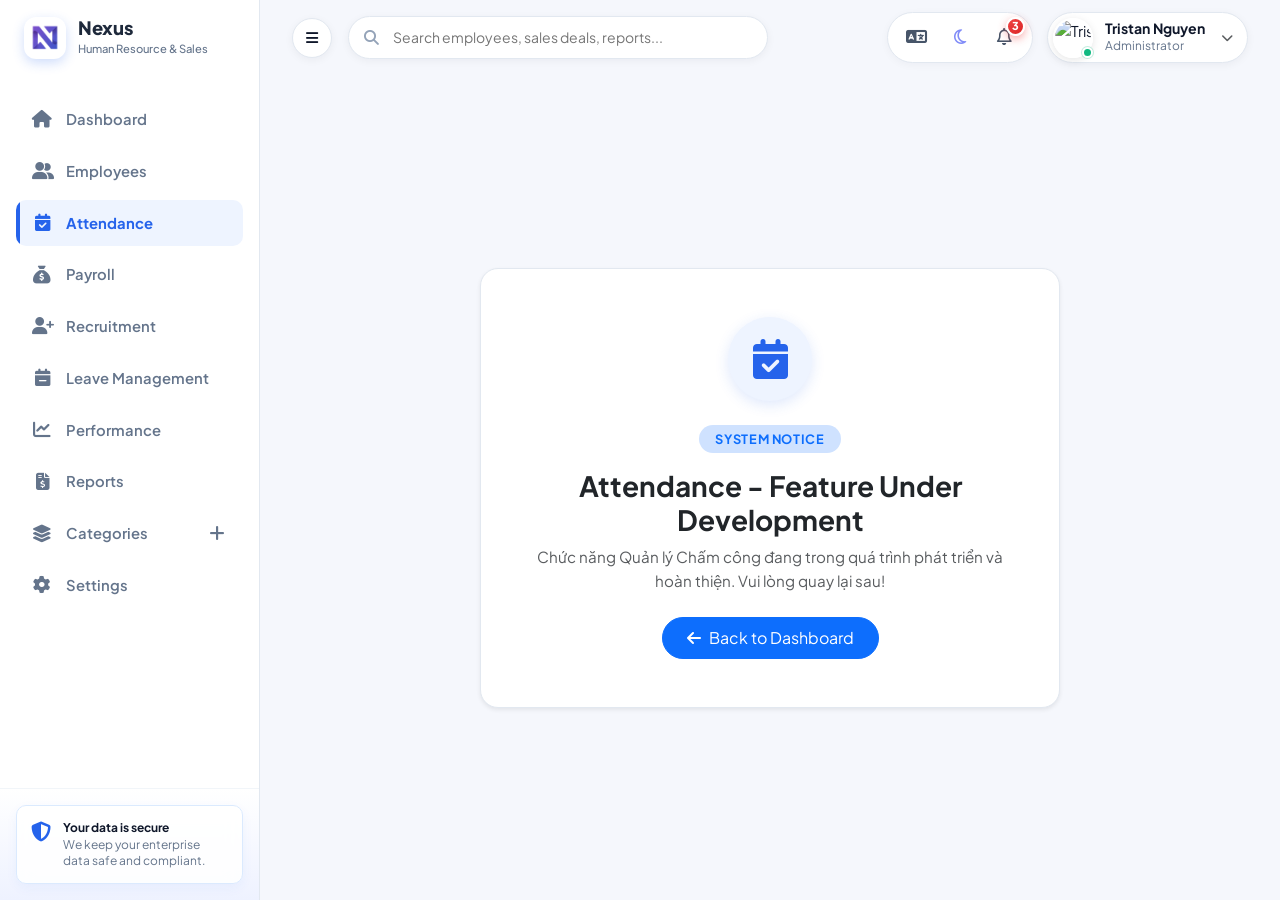
==== commit 5a9744cb: "feat: implement base navigation structure and dashboard layout pages for NexusOS ERP" ====
--- a/pages/attendance.html
+++ b/pages/attendance.html
@@ -3,6 +3,7 @@
   <head>
     <meta charset="UTF-8" />
     <meta name="viewport" content="width=device-width, initial-scale=1.0" />
+    <link rel="icon" type="image/x-icon" href="/assets/favicon.ico" />
     <title>Attendance - Nexus Enterprise ERP & HRM</title>
 
     <!-- Bootstrap 5 CSS -->
@@ -111,8 +112,8 @@
             <i class="fa-solid fa-shield-halved"></i>
             <div>
               <p>
-                <strong>Your data is secure</strong> We keep your enterprise
-                data safe and compliant.
+                <strong>Your data is secure</strong> We keep your enterprise data safe and
+                compliant.
               </p>
             </div>
           </div>
@@ -124,11 +125,7 @@
         <!-- Top Navbar -->
         <header class="app-topbar">
           <div class="d-flex align-items-center gap-3">
-            <button
-              class="btn btn-sm btn-light"
-              id="sidebarToggleBtn"
-              title="Toggle Sidebar"
-            >
+            <button class="btn btn-sm btn-light" id="sidebarToggleBtn" title="Toggle Sidebar">
               <i class="fa-solid fa-bars"></i>
             </button>
             <div class="topbar-search-box d-none d-sm-block">
@@ -143,27 +140,15 @@
 
           <div class="topbar-actions">
             <div class="topbar-action-group">
-              <button
-                class="btn-icon-action"
-                id="langTranslateBtn"
-                title="Language / Ngôn ngữ"
-              >
+              <button class="btn-icon-action" id="langTranslateBtn" title="Language / Ngôn ngữ">
                 <i class="fa-solid fa-language"></i>
               </button>
 
-              <button
-                class="btn-icon-action"
-                id="themeToggleBtn"
-                title="Switch to Dark Mode"
-              >
+              <button class="btn-icon-action" id="themeToggleBtn" title="Switch to Dark Mode">
                 <i class="fa-regular fa-moon"></i>
               </button>
 
-              <button
-                class="btn-icon-action"
-                id="notifBellBtn"
-                title="Notifications"
-              >
+              <button class="btn-icon-action" id="notifBellBtn" title="Notifications">
                 <i class="fa-regular fa-bell"></i>
                 <span class="badge-dot">3</span>
               </button>
@@ -188,9 +173,7 @@
                   <p class="user-name">Tristan Nguyen</p>
                   <p class="user-role">Administrator</p>
                 </div>
-                <i
-                  class="fa-solid fa-chevron-down dropdown-chevron ms-1 text-muted"
-                ></i>
+                <i class="fa-solid fa-chevron-down dropdown-chevron ms-1 text-muted"></i>
               </div>
               <ul class="dropdown-menu dropdown-menu-end user-dropdown-menu">
                 <li class="dropdown-header-info">
@@ -207,26 +190,19 @@
                 <li><hr class="dropdown-divider" /></li>
                 <li>
                   <a class="dropdown-item" href="settings.html">
-                    <span class="dropdown-icon-box"
-                      ><i class="fa-regular fa-user"></i
-                    ></span>
+                    <span class="dropdown-icon-box"><i class="fa-regular fa-user"></i></span>
                     <span class="flex-grow-1">Profile</span>
                   </a>
                 </li>
                 <li>
                   <a class="dropdown-item" href="settings.html">
-                    <span class="dropdown-icon-box"
-                      ><i class="fa-solid fa-sliders"></i
-                    ></span>
+                    <span class="dropdown-icon-box"><i class="fa-solid fa-sliders"></i></span>
                     <span class="flex-grow-1">Preferences</span>
                   </a>
                 </li>
                 <li><hr class="dropdown-divider" /></li>
                 <li>
-                  <a
-                    class="dropdown-item dropdown-item-danger text-danger"
-                    href="dashboard.html"
-                  >
+                  <a class="dropdown-item dropdown-item-danger text-danger" href="dashboard.html">
                     <span class="dropdown-icon-box danger"
                       ><i class="fa-solid fa-right-from-bracket"></i
                     ></span>
@@ -243,10 +219,7 @@
           class="page-container d-flex flex-column align-items-center justify-content-center"
           style="min-height: calc(100vh - 140px)"
         >
-          <div
-            class="erp-card text-center p-5 shadow-sm"
-            style="max-width: 580px; width: 100%"
-          >
+          <div class="erp-card text-center p-5 shadow-sm" style="max-width: 580px; width: 100%">
             <div class="mb-4">
               <div
                 class="mx-auto d-flex align-items-center justify-content-center rounded-circle"
@@ -270,12 +243,9 @@
             <h2 class="fw-bold text-dark mb-2" style="font-size: 1.75rem">
               Attendance - Feature Under Development
             </h2>
-            <p
-              class="text-muted mb-4"
-              style="font-size: 0.95rem; line-height: 1.6"
-            >
-              Chức năng Quản lý Chấm công đang trong quá trình phát triển và
-              hoàn thiện. Vui lòng quay lại sau!
+            <p class="text-muted mb-4" style="font-size: 0.95rem; line-height: 1.6">
+              Chức năng Quản lý Chấm công đang trong quá trình phát triển và hoàn thiện. Vui lòng
+              quay lại sau!
             </p>
             <div class="d-flex justify-content-center">
               <a
--- a/css/style.css
+++ b/css/style.css
@@ -2599,26 +2599,6 @@
   box-shadow: inset 0 0 0 1px rgba(255, 255, 255, 0.1) !important;
 }
 
-.card-header-icon-badge {
-  width: 40px;
-  height: 40px;
-  border-radius: 12px;
-  background: var(--grad-primary-soft, linear-gradient(135deg, #f5eeff 0%, #ece0ff 100%));
-  color: #2563eb;
-  display: flex;
-  align-items: center;
-  justify-content: center;
-  font-size: 1.1rem;
-  box-shadow: inset 0 0 0 1px rgba(37, 99, 235, 0.12);
-  flex-shrink: 0;
-}
-
-[data-theme="dark"] .card-header-icon-badge {
-  background: rgba(37, 99, 235, 0.15) !important;
-  color: #60a5fa !important;
-  box-shadow: inset 0 0 0 1px rgba(255, 255, 255, 0.1) !important;
-}
-
 /* Action Bar & Filter Dividers */
 .action-bar-divider {
   width: 1px;
@@ -2627,16 +2607,7 @@
   opacity: 0.7;
 }
 
-.filter-toolbar-divider {
-  width: 1px;
-  height: 24px;
-  background-color: var(--border-color, #cbd5e1);
-  margin: 0 0.35rem;
-  opacity: 0.7;
-}
-
-[data-theme="dark"] .action-bar-divider,
-[data-theme="dark"] .filter-toolbar-divider {
+[data-theme="dark"] .action-bar-divider {
   background-color: var(--border-color, #27272a);
 }
 
@@ -2716,7 +2687,10 @@
   border-radius: 14px;
   padding: 1rem;
   margin-top: 0;
-  transition: background-color 0.2s ease, border-color 0.2s ease, box-shadow 0.2s ease;
+  transition:
+    background-color 0.2s ease,
+    border-color 0.2s ease,
+    box-shadow 0.2s ease;
 }
 
 [data-theme="dark"] .smart-filter-matrix {
@@ -3218,3 +3192,176 @@
   background: var(--bg-app, #121214) !important;
   border-top-color: var(--border-color, #27272a) !important;
 }
+
+/* Import Modal Dropzone & File Upload Styling */
+.import-dropzone {
+  border: 2px dashed rgba(99, 102, 241, 0.35);
+  background: rgba(99, 102, 241, 0.03);
+  border-radius: 16px;
+  padding: 2rem 1.5rem;
+  text-align: center;
+  cursor: pointer;
+  transition: all 0.25s ease-in-out;
+  position: relative;
+}
+
+.import-dropzone:hover,
+.import-dropzone.dragover {
+  border-color: #6366f1;
+  background: rgba(99, 102, 241, 0.08);
+  transform: translateY(-2px);
+  box-shadow: 0 8px 24px -6px rgba(99, 102, 241, 0.15);
+}
+
+.dropzone-icon {
+  width: 56px;
+  height: 56px;
+  border-radius: 16px;
+  background: linear-gradient(135deg, rgba(99, 102, 241, 0.12) 0%, rgba(139, 92, 246, 0.12) 100%);
+  color: #6366f1;
+  font-size: 1.5rem;
+  display: inline-flex;
+  align-items: center;
+  justify-content: center;
+  margin-bottom: 1rem;
+  transition: transform 0.3s ease;
+}
+
+.import-dropzone:hover .dropzone-icon {
+  transform: scale(1.1) rotate(-5deg);
+}
+
+.file-preview-card {
+  background: rgba(99, 102, 241, 0.05);
+  border: 1px solid rgba(99, 102, 241, 0.2);
+  border-radius: 14px;
+  padding: 0.85rem 1.15rem;
+  display: flex;
+  align-items: center;
+  justify-content: space-between;
+  gap: 1rem;
+  animation: fadeIn 0.3s cubic-bezier(0.16, 1, 0.3, 1) forwards;
+}
+
+[data-theme="dark"] .import-dropzone {
+  border-color: rgba(129, 140, 248, 0.25);
+  background: rgba(129, 140, 248, 0.04);
+}
+
+[data-theme="dark"] .import-dropzone:hover,
+[data-theme="dark"] .import-dropzone.dragover {
+  border-color: #818cf8;
+  background: rgba(129, 140, 248, 0.1);
+  box-shadow: 0 8px 24px -6px rgba(129, 140, 248, 0.2);
+}
+
+[data-theme="dark"] .dropzone-icon {
+  background: linear-gradient(135deg, rgba(129, 140, 248, 0.2) 0%, rgba(167, 139, 250, 0.2) 100%);
+  color: #818cf8;
+}
+
+[data-theme="dark"] .file-preview-card {
+  background: rgba(129, 140, 248, 0.08);
+  border-color: rgba(129, 140, 248, 0.25);
+}
+
+/* Color Utility Classes for Indigo */
+.text-indigo {
+  color: #6366f1 !important;
+}
+
+.bg-indigo {
+  background-color: #6366f1 !important;
+}
+
+.bg-soft-indigo {
+  background-color: rgba(99, 102, 241, 0.12) !important;
+}
+
+[data-theme="dark"] .text-indigo {
+  color: #818cf8 !important;
+}
+
+[data-theme="dark"] .bg-soft-indigo {
+  background-color: rgba(129, 140, 248, 0.18) !important;
+}
+
+/* Custom Import Progress Bar */
+.custom-import-progress {
+  height: 8px;
+  border-radius: 999px;
+  background: rgba(99, 102, 241, 0.12) !important;
+  overflow: hidden;
+}
+
+[data-theme="dark"] .custom-import-progress {
+  background: rgba(129, 140, 248, 0.15) !important;
+}
+
+/* Custom Radio Card Styling for Export Range */
+.custom-radio-card {
+  transition: all 0.2s ease-in-out;
+  cursor: pointer;
+}
+
+.custom-radio-card:hover {
+  border-color: rgba(99, 102, 241, 0.4) !important;
+  background: rgba(99, 102, 241, 0.04) !important;
+  transform: translateY(-1px);
+}
+
+.custom-radio-card:has(.form-check-input:checked) {
+  border-color: #6366f1 !important;
+  background: rgba(99, 102, 241, 0.08) !important;
+  box-shadow: 0 4px 14px -3px rgba(99, 102, 241, 0.15);
+}
+
+[data-theme="dark"] .custom-radio-card {
+  background: rgba(255, 255, 255, 0.03) !important;
+  border-color: var(--border-color, #27272a) !important;
+}
+
+[data-theme="dark"] .custom-radio-card:hover {
+  border-color: rgba(129, 140, 248, 0.4) !important;
+  background: rgba(129, 140, 248, 0.08) !important;
+}
+
+[data-theme="dark"] .custom-radio-card:has(.form-check-input:checked) {
+  border-color: #818cf8 !important;
+  background: rgba(129, 140, 248, 0.12) !important;
+  box-shadow: 0 4px 14px -3px rgba(129, 140, 248, 0.2);
+}
+
+/* Color Utility Classes for Teal & Purple */
+.text-teal {
+  color: #0d9488 !important;
+}
+.bg-soft-teal {
+  background-color: rgba(13, 148, 136, 0.12) !important;
+}
+
+.text-purple {
+  color: #8b5cf6 !important;
+}
+.bg-soft-purple {
+  background-color: rgba(139, 92, 246, 0.12) !important;
+}
+
+[data-theme="dark"] .text-teal {
+  color: #2dd4bf !important;
+}
+[data-theme="dark"] .bg-soft-teal {
+  background-color: rgba(45, 212, 191, 0.18) !important;
+}
+
+[data-theme="dark"] .text-purple {
+  color: #a78bfa !important;
+}
+[data-theme="dark"] .bg-soft-purple {
+  background-color: rgba(167, 139, 250, 0.18) !important;
+}
+
+
+
+
+
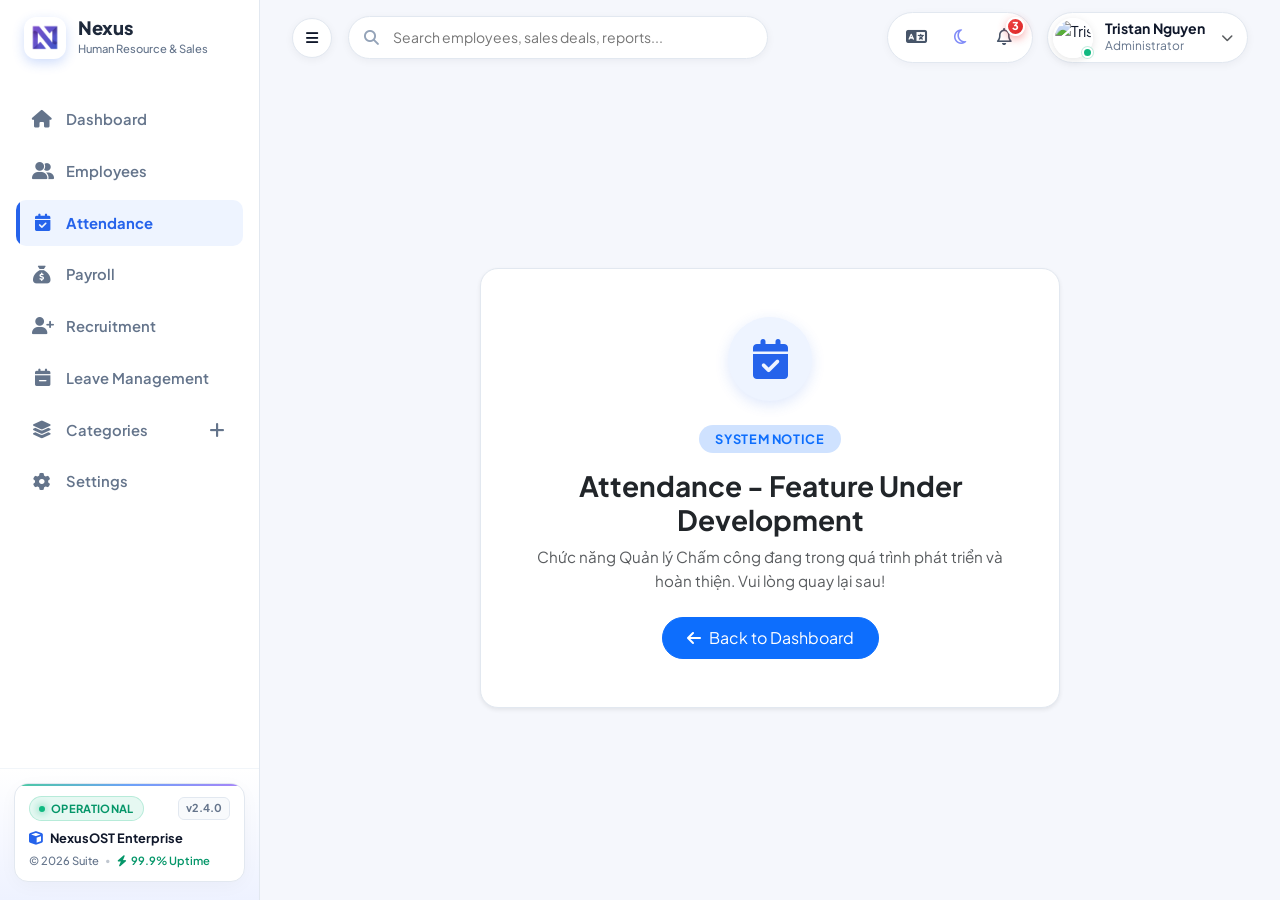
==== commit fbd0f307: "feat: implement initial project layout with dashboard and core administrative pages" ====
--- a/pages/attendance.html
+++ b/pages/attendance.html
@@ -62,14 +62,6 @@
             <i class="fa-solid fa-calendar-minus"></i>
             <span>Leave Management</span>
           </a>
-          <a href="performance.html" class="nav-link">
-            <i class="fa-solid fa-chart-line"></i>
-            <span>Performance</span>
-          </a>
-          <a href="reports.html" class="nav-link">
-            <i class="fa-solid fa-file-invoice-dollar"></i>
-            <span>Reports</span>
-          </a>
           <div class="nav-item-collapsible">
             <a
               class="nav-link collapse-toggle collapsed"
@@ -108,13 +100,22 @@
         </nav>
 
         <div class="sidebar-footer-graphic">
-          <div class="security-badge-box">
-            <i class="fa-solid fa-shield-halved"></i>
-            <div>
-              <p>
-                <strong>Your data is secure</strong> We keep your enterprise data safe and
-                compliant.
-              </p>
+          <div class="sidebar-system-status-card">
+            <div class="d-flex align-items-center justify-content-between mb-2">
+              <div class="status-indicator-pill">
+                <span class="live-pulse-dot"></span>
+                <span class="status-text">Operational</span>
+              </div>
+              <span class="version-badge">v2.4.0</span>
+            </div>
+            <div class="status-brand-title">
+              <i class="fa-solid fa-cube brand-icon"></i>
+              <span>NexusOST Enterprise</span>
+            </div>
+            <div class="status-footer-sub">
+              <span>&copy; 2026 Suite</span>
+              <span class="status-dot-sep">&bull;</span>
+              <span class="uptime-tag"><i class="fa-solid fa-bolt me-1"></i>99.9% Uptime</span>
             </div>
           </div>
         </div>
--- a/css/style.css
+++ b/css/style.css
@@ -1529,7 +1529,6 @@
 }
 
 /* Custom Donut Chart Legend & Details */
-/* Custom Donut Chart Legend & Details */
 .donut-legend-list {
   display: flex;
   flex-direction: column;
@@ -3357,11 +3356,1446 @@
 [data-theme="dark"] .text-purple {
   color: #a78bfa !important;
 }
-[data-theme="dark"] .bg-soft-purple {
-  background-color: rgba(167, 139, 250, 0.18) !important;
-}
-
-
-
-
-
+
+/* ======================================================
+   ENTERPRISE TABLE FOOTER & PAGINATION (SHARED COMPONENT)
+   ====================================================== */
+.emp-table-footer {
+  display: flex;
+  align-items: center;
+  justify-content: space-between;
+  flex-wrap: wrap;
+  gap: 16px;
+  margin-top: 20px;
+  padding: 14px 20px;
+  border-radius: var(--radius-lg);
+  background: var(--bg-surface);
+  border: 1px solid var(--border-color);
+  box-shadow: var(--shadow-sm);
+  position: relative;
+  transition:
+    border-color 0.2s,
+    box-shadow 0.2s;
+}
+.emp-table-footer:hover {
+  border-color: rgba(59, 130, 246, 0.25);
+  box-shadow: var(--shadow-card);
+}
+
+/* Left Zone: Counter & Page Size Picker */
+.emp-footer-left {
+  display: flex;
+  align-items: center;
+  gap: 14px;
+  flex-wrap: wrap;
+}
+.emp-footer-counter {
+  display: inline-flex;
+  align-items: center;
+  gap: 8px;
+  font-size: 0.8rem;
+  color: var(--text-muted);
+  font-weight: 500;
+}
+.emp-footer-counter strong {
+  color: var(--text-main);
+  font-weight: 700;
+}
+.emp-footer-divider {
+  width: 1px;
+  height: 18px;
+  background-color: var(--border-color);
+  display: inline-block;
+}
+.emp-page-size-picker {
+  display: inline-flex;
+  align-items: center;
+  gap: 8px;
+  font-size: 0.78rem;
+  color: var(--text-muted);
+  font-weight: 500;
+}
+.emp-size-select {
+  padding: 4px 28px 4px 10px;
+  font-size: 0.78rem;
+  font-weight: 600;
+  color: var(--text-main);
+  background: var(--bg-card);
+  border: 1px solid var(--border-color);
+  border-radius: 8px;
+  cursor: pointer;
+  outline: none;
+  transition: all 0.15s ease;
+  appearance: none;
+  background-image: url("data:image/svg+xml,%3Csvg xmlns='http://www.w3.org/2000/svg' fill='none' viewBox='0 0 24 24' stroke='%2364748b' stroke-width='2.5'%3E%3Cpath stroke-linecap='round' stroke-linejoin='round' d='M19.5 8.25l-7.5 7.5-7.5-7.5' /%3E%3C/svg%3E");
+  background-repeat: no-repeat;
+  background-position: right 8px center;
+  background-size: 12px;
+}
+.emp-size-select:hover {
+  border-color: var(--primary-500);
+  color: var(--primary-600);
+}
+.emp-size-select:focus {
+  border-color: var(--primary-600);
+  box-shadow: var(--shadow-focus);
+}
+
+/* Center Zone: Quick Jump Widget */
+.emp-footer-center {
+  display: flex;
+  align-items: center;
+  gap: 8px;
+  background: var(--bg-hover);
+  padding: 4px 10px 4px 12px;
+  border-radius: 999px;
+  border: 1px solid var(--border-light);
+}
+.emp-jump-label {
+  font-size: 0.75rem;
+  font-weight: 600;
+  color: var(--text-muted);
+  white-space: nowrap;
+}
+.emp-jump-form {
+  display: flex;
+  align-items: center;
+  gap: 4px;
+}
+.emp-jump-input {
+  width: 40px;
+  height: 26px;
+  text-align: center;
+  font-size: 0.78rem;
+  font-weight: 700;
+  color: var(--text-main);
+  background: var(--bg-surface);
+  border: 1px solid var(--border-color);
+  border-radius: 6px;
+  outline: none;
+  transition: all 0.15s;
+}
+.emp-jump-input:focus {
+  border-color: var(--primary-600);
+  box-shadow: 0 0 0 3px rgba(59, 130, 246, 0.15);
+}
+.emp-jump-total {
+  font-size: 0.75rem;
+  font-weight: 600;
+  color: var(--text-muted);
+}
+.emp-jump-btn {
+  width: 26px;
+  height: 26px;
+  border-radius: 6px;
+  border: none;
+  background: var(--primary-600);
+  color: #fff;
+  font-size: 0.7rem;
+  display: flex;
+  align-items: center;
+  justify-content: center;
+  cursor: pointer;
+  transition:
+    background 0.15s,
+    transform 0.15s;
+}
+.emp-jump-btn:hover {
+  background: var(--primary-700);
+  transform: translateX(1px);
+}
+
+/* Right Zone: Kinetic Pagination Controls */
+.emp-footer-right {
+  display: flex;
+  align-items: center;
+  gap: 4px;
+}
+.emp-page-btn {
+  min-width: 34px;
+  height: 34px;
+  padding: 0 8px;
+  border-radius: 10px;
+  border: 1px solid var(--border-color);
+  background: var(--bg-card);
+  color: var(--text-muted);
+  font-size: 0.8rem;
+  font-weight: 600;
+  cursor: pointer;
+  display: inline-flex;
+  align-items: center;
+  justify-content: center;
+  transition: all 0.18s cubic-bezier(0.32, 0.72, 0, 1);
+  user-select: none;
+}
+.emp-page-btn:hover:not(:disabled):not(.active) {
+  border-color: var(--primary-500);
+  color: var(--primary-600);
+  background: var(--primary-50);
+  transform: translateY(-1px);
+}
+[data-theme="dark"] .emp-page-btn:hover:not(:disabled):not(.active) {
+  background: rgba(59, 130, 246, 0.15);
+}
+.emp-page-btn.active {
+  background: linear-gradient(135deg, var(--primary-600) 0%, var(--primary-700) 100%);
+  border-color: var(--primary-600);
+  color: #ffffff;
+  font-weight: 700;
+  box-shadow: 0 4px 12px rgba(37, 99, 235, 0.25);
+}
+.emp-page-btn:disabled {
+  opacity: 0.35;
+  cursor: not-allowed;
+  background: var(--bg-hover);
+  border-color: var(--border-light);
+}
+.emp-page-ellipsis {
+  min-width: 24px;
+  height: 34px;
+  display: inline-flex;
+  align-items: center;
+  justify-content: center;
+  color: var(--text-light);
+  font-size: 0.85rem;
+  user-select: none;
+}
+
+/* Global App Footer */
+.app-global-footer {
+  margin-top: 32px;
+  padding: 16px 24px;
+  border-top: 1px solid var(--border-color);
+  display: flex;
+  align-items: center;
+  justify-content: space-between;
+  flex-wrap: wrap;
+  gap: 12px;
+  font-size: 0.78rem;
+  color: var(--text-muted);
+}
+.app-footer-brand {
+  display: flex;
+  align-items: center;
+  gap: 8px;
+  font-weight: 600;
+}
+.app-footer-status {
+  display: inline-flex;
+  align-items: center;
+  gap: 6px;
+  padding: 3px 10px;
+  border-radius: 999px;
+  background: rgba(16, 185, 129, 0.08);
+  color: var(--color-success);
+  font-weight: 600;
+  font-size: 0.73rem;
+  border: 1px solid rgba(16, 185, 129, 0.2);
+}
+.app-footer-links {
+  display: flex;
+  align-items: center;
+  gap: 16px;
+}
+.app-footer-link {
+  color: var(--text-muted);
+  text-decoration: none;
+  transition: color 0.15s;
+}
+.app-footer-link:hover {
+  color: var(--primary-600);
+}
+
+/* Hide default apex-grid paginator */
+apex-grid::part(paginator) {
+  display: none !important;
+}
+
+/* ======================================================
+   ULTRA-PREMIUM SIDEBAR SYSTEM STATUS CARD
+   ====================================================== */
+.sidebar-footer-graphic {
+  padding: 14px 14px 18px 14px;
+  margin-top: auto;
+}
+
+.sidebar-system-status-card {
+  position: relative;
+  padding: 12px 14px;
+  border-radius: var(--radius-lg, 14px);
+  background: var(--bg-surface, #ffffff);
+  border: 1px solid var(--border-color, #e2e8f0);
+  box-shadow:
+    0 4px 20px -2px rgba(15, 23, 42, 0.04),
+    inset 0 1px 1px rgba(255, 255, 255, 0.9);
+  transition: all 0.25s cubic-bezier(0.32, 0.72, 0, 1);
+  overflow: hidden;
+}
+
+/* Subtle top gradient line */
+.sidebar-system-status-card::before {
+  content: "";
+  position: absolute;
+  top: 0;
+  left: 0;
+  right: 0;
+  height: 2px;
+  background: linear-gradient(90deg, #10b981 0%, #3b82f6 50%, #8b5cf6 100%);
+  opacity: 0.75;
+  transition: opacity 0.25s;
+}
+
+.sidebar-system-status-card:hover {
+  transform: translateY(-2px);
+  border-color: rgba(16, 185, 129, 0.35);
+  box-shadow:
+    0 8px 24px -4px rgba(16, 185, 129, 0.12),
+    inset 0 1px 1px rgba(255, 255, 255, 1);
+}
+
+[data-theme="dark"] .sidebar-system-status-card {
+  background: rgba(15, 23, 42, 0.65);
+  backdrop-filter: blur(12px);
+  border-color: rgba(255, 255, 255, 0.08);
+  box-shadow:
+    0 8px 24px -4px rgba(0, 0, 0, 0.4),
+    inset 0 1px 1px rgba(255, 255, 255, 0.05);
+}
+
+/* Status Indicator Pill */
+.status-indicator-pill {
+  display: inline-flex;
+  align-items: center;
+  gap: 6px;
+  padding: 3px 9px;
+  border-radius: 999px;
+  background: rgba(16, 185, 129, 0.1);
+  border: 1px solid rgba(16, 185, 129, 0.22);
+}
+.status-indicator-pill .live-pulse-dot {
+  width: 6px;
+  height: 6px;
+  border-radius: 50%;
+  background: #10b981;
+  box-shadow: 0 0 8px #10b981;
+  animation: pulseEmerald 2s infinite;
+}
+@keyframes pulseEmerald {
+  0% {
+    box-shadow: 0 0 0 0 rgba(16, 185, 129, 0.7);
+  }
+  70% {
+    box-shadow: 0 0 0 6px rgba(16, 185, 129, 0);
+  }
+  100% {
+    box-shadow: 0 0 0 0 rgba(16, 185, 129, 0);
+  }
+}
+.status-indicator-pill .status-text {
+  font-size: 0.7rem;
+  font-weight: 700;
+  color: #059669;
+  letter-spacing: 0.03em;
+  text-transform: uppercase;
+}
+[data-theme="dark"] .status-indicator-pill .status-text {
+  color: #34d399;
+}
+
+/* Version Badge */
+.version-badge {
+  font-size: 0.68rem;
+  font-weight: 700;
+  padding: 2px 7px;
+  border-radius: 6px;
+  background: var(--bg-hover, #f1f5f9);
+  color: var(--text-muted, #64748b);
+  border: 1px solid var(--border-color, #e2e8f0);
+}
+
+/* Brand Title */
+.status-brand-title {
+  display: flex;
+  align-items: center;
+  gap: 7px;
+  font-size: 0.8rem;
+  font-weight: 700;
+  color: var(--text-main, #0f172a);
+  margin-bottom: 4px;
+}
+.status-brand-title .brand-icon {
+  color: var(--primary-600, #2563eb);
+  font-size: 0.85rem;
+}
+
+/* Subtext Footer */
+.status-footer-sub {
+  display: flex;
+  align-items: center;
+  gap: 6px;
+  font-size: 0.7rem;
+  color: var(--text-muted, #64748b);
+  font-weight: 500;
+}
+.status-dot-sep {
+  opacity: 0.4;
+  font-size: 0.6rem;
+}
+.uptime-tag {
+  color: #059669;
+  font-weight: 600;
+}
+[data-theme="dark"] .uptime-tag {
+  color: #34d399;
+}
+
+/* ======================================================
+   EMPLOYEE CARD DEPARTMENT HOVER THEMES
+   ====================================================== */
+.emp-card:has(.dept-design):hover,
+.emp-card[data-dept="Design"]:hover {
+  border-top-color: #f59e0b !important;
+}
+.emp-card:has(.dept-design):hover::before,
+.emp-card[data-dept="Design"]:hover::before {
+  background: #f59e0b !important;
+  opacity: 1;
+}
+.emp-card:has(.dept-design):hover .emp-card-avatar-ring,
+.emp-card[data-dept="Design"]:hover .emp-card-avatar-ring {
+  border-color: #f59e0b !important;
+}
+
+.emp-card:has(.dept-engineering):hover,
+.emp-card[data-dept="Engineering"]:hover {
+  border-top-color: #3b82f6 !important;
+}
+.emp-card:has(.dept-engineering):hover::before,
+.emp-card[data-dept="Engineering"]:hover::before {
+  background: #3b82f6 !important;
+  opacity: 1;
+}
+.emp-card:has(.dept-engineering):hover .emp-card-avatar-ring,
+.emp-card[data-dept="Engineering"]:hover .emp-card-avatar-ring {
+  border-color: #3b82f6 !important;
+}
+
+.emp-card:has(.dept-hr):hover,
+.emp-card[data-dept="Human Resources"]:hover,
+.emp-card[data-dept="HR"]:hover {
+  border-top-color: #0d9488 !important;
+}
+.emp-card:has(.dept-hr):hover::before,
+.emp-card[data-dept="Human Resources"]:hover::before,
+.emp-card[data-dept="HR"]:hover::before {
+  background: #0d9488 !important;
+  opacity: 1;
+}
+.emp-card:has(.dept-hr):hover .emp-card-avatar-ring,
+.emp-card[data-dept="Human Resources"]:hover .emp-card-avatar-ring,
+.emp-card[data-dept="HR"]:hover .emp-card-avatar-ring {
+  border-color: #0d9488 !important;
+}
+
+.emp-card:has(.dept-sales):hover,
+.emp-card[data-dept="Sales"]:hover {
+  border-top-color: #f43f5e !important;
+}
+.emp-card:has(.dept-sales):hover::before,
+.emp-card[data-dept="Sales"]:hover::before {
+  background: #f43f5e !important;
+  opacity: 1;
+}
+.emp-card:has(.dept-sales):hover .emp-card-avatar-ring,
+.emp-card[data-dept="Sales"]:hover .emp-card-avatar-ring {
+  border-color: #f43f5e !important;
+}
+
+.emp-card:has(.dept-marketing):hover,
+.emp-card[data-dept="Marketing"]:hover {
+  border-top-color: #8b5cf6 !important;
+}
+.emp-card:has(.dept-marketing):hover::before,
+.emp-card[data-dept="Marketing"]:hover::before {
+  background: #8b5cf6 !important;
+  opacity: 1;
+}
+.emp-card:has(.dept-marketing):hover .emp-card-avatar-ring,
+.emp-card[data-dept="Marketing"]:hover .emp-card-avatar-ring {
+  border-color: #8b5cf6 !important;
+}
+
+.emp-card:has(.dept-finance):hover,
+.emp-card[data-dept="Finance"]:hover {
+  border-top-color: #10b981 !important;
+}
+.emp-card:has(.dept-finance):hover::before,
+.emp-card[data-dept="Finance"]:hover::before {
+  background: #10b981 !important;
+  opacity: 1;
+}
+.emp-card:has(.dept-finance):hover .emp-card-avatar-ring,
+.emp-card[data-dept="Finance"]:hover .emp-card-avatar-ring {
+  border-color: #10b981 !important;
+}
+
+.emp-card:has(.dept-operations):hover,
+.emp-card[data-dept="Operations"]:hover {
+  border-top-color: #f97316 !important;
+}
+.emp-card:has(.dept-operations):hover::before,
+.emp-card[data-dept="Operations"]:hover::before {
+  background: #f97316 !important;
+  opacity: 1;
+}
+.emp-card:has(.dept-operations):hover .emp-card-avatar-ring,
+.emp-card[data-dept="Operations"]:hover .emp-card-avatar-ring {
+  border-color: #f97316 !important;
+}
+
+.emp-card:has(.dept-management):hover,
+.emp-card[data-dept="Management"]:hover {
+  border-top-color: #64748b !important;
+}
+.emp-card:has(.dept-management):hover::before,
+.emp-card[data-dept="Management"]:hover::before {
+  background: #64748b !important;
+  opacity: 1;
+}
+.emp-card:has(.dept-management):hover .emp-card-avatar-ring,
+.emp-card[data-dept="Management"]:hover .emp-card-avatar-ring {
+  border-color: #64748b !important;
+}
+
+.emp-card:has(.dept-product):hover,
+.emp-card[data-dept="Product"]:hover {
+  border-top-color: #6366f1 !important;
+}
+.emp-card:has(.dept-product):hover::before,
+.emp-card[data-dept="Product"]:hover::before {
+  background: #6366f1 !important;
+  opacity: 1;
+}
+.emp-card:has(.dept-product):hover .emp-card-avatar-ring,
+.emp-card[data-dept="Product"]:hover .emp-card-avatar-ring {
+  border-color: #6366f1 !important;
+}
+
+/* ======================================================
+   ARCHITECTURAL REDESIGN: ENTERPRISE EMPLOYEE CARD GRID
+   ====================================================== */
+.emp-card-grid {
+  display: grid;
+  grid-template-columns: repeat(5, 1fr);
+  gap: 16px;
+  max-height: 740px;
+  overflow-y: auto;
+  padding: 12px 6px;
+}
+.emp-card-grid::-webkit-scrollbar {
+  width: 6px;
+}
+.emp-card-grid::-webkit-scrollbar-track {
+  background: transparent;
+}
+.emp-card-grid::-webkit-scrollbar-thumb {
+  background: var(--border-color, rgba(203, 213, 225, 0.8));
+  border-radius: 10px;
+}
+.emp-card-grid::-webkit-scrollbar-thumb:hover {
+  background: var(--primary-500, #3b82f6);
+}
+@media (max-width: 1500px) {
+  .emp-card-grid {
+    grid-template-columns: repeat(4, 1fr);
+  }
+}
+@media (max-width: 1200px) {
+  .emp-card-grid {
+    grid-template-columns: repeat(3, 1fr);
+  }
+}
+@media (max-width: 850px) {
+  .emp-card-grid {
+    grid-template-columns: repeat(2, 1fr);
+  }
+}
+@media (max-width: 576px) {
+  .emp-card-grid {
+    grid-template-columns: 1fr;
+  }
+}
+.emp-card {
+  background: var(--bg-card);
+  border: 1px solid var(--border-color);
+  border-radius: 18px;
+  box-shadow: 0 4px 20px -4px rgba(15, 23, 42, 0.05);
+  display: flex;
+  flex-direction: column;
+  padding: 16px 16px 18px;
+  gap: 0;
+  cursor: pointer;
+  transition:
+    transform 0.25s cubic-bezier(0.16, 1, 0.3, 1),
+    box-shadow 0.25s cubic-bezier(0.16, 1, 0.3, 1),
+    border-color 0.25s ease;
+  position: relative;
+  overflow: hidden;
+}
+.emp-card:hover {
+  transform: translateY(-5px) scale(1.008);
+  box-shadow:
+    0 20px 40px -10px rgba(15, 23, 42, 0.12),
+    0 6px 16px -4px rgba(15, 23, 42, 0.06);
+}
+[data-theme="dark"] .emp-card:hover {
+  box-shadow:
+    0 20px 40px -10px rgba(0, 0, 0, 0.5),
+    0 6px 16px -4px rgba(0, 0, 0, 0.3);
+}
+
+/* Top accent line */
+.emp-card::before {
+  content: "";
+  position: absolute;
+  inset: 0 0 auto 0;
+  height: 3.5px;
+  background: var(--primary-600);
+  opacity: 0;
+  transition:
+    opacity 0.25s ease,
+    background 0.25s ease;
+}
+.emp-card:hover::before {
+  opacity: 1;
+}
+
+/* Top Bar */
+.emp-card-top-bar {
+  display: flex;
+  align-items: center;
+  justify-content: space-between;
+  width: 100%;
+  margin-bottom: 10px;
+}
+.emp-card-checkbox {
+  position: static !important;
+  width: 16px;
+  height: 16px;
+  accent-color: var(--primary-600);
+  cursor: pointer;
+}
+
+/* Hero Profile Section */
+.emp-card-hero {
+  display: flex;
+  flex-direction: column;
+  align-items: center;
+  text-align: center;
+  margin-bottom: 12px;
+}
+.emp-card-avatar-ring {
+  width: 80px;
+  height: 80px;
+  border-radius: 50%;
+  border: 3px solid var(--border-color);
+  padding: 3px;
+  transition:
+    border-color 0.25s ease,
+    transform 0.25s ease,
+    box-shadow 0.25s ease;
+  margin-bottom: 10px;
+  flex-shrink: 0;
+  box-shadow: 0 6px 16px rgba(0, 0, 0, 0.08);
+  background: var(--bg-surface, #ffffff);
+  overflow: hidden;
+}
+.emp-card:hover .emp-card-avatar-ring {
+  box-shadow: 0 8px 24px rgba(0, 0, 0, 0.14);
+}
+.emp-card-avatar-ring img {
+  width: 100%;
+  height: 100%;
+  border-radius: 50%;
+  object-fit: cover;
+  transition: transform 0.3s cubic-bezier(0.16, 1, 0.3, 1);
+}
+.emp-card:hover .emp-card-avatar-ring img {
+  transform: scale(1.08);
+}
+.emp-avatar-initials {
+  width: 100%;
+  height: 100%;
+  border-radius: 50%;
+  display: flex;
+  align-items: center;
+  justify-content: center;
+  font-weight: 700;
+  font-size: 1.2rem;
+  color: #fff;
+  transition: transform 0.3s cubic-bezier(0.16, 1, 0.3, 1);
+}
+
+.emp-card-name-row {
+  display: flex;
+  align-items: center;
+  justify-content: center;
+  gap: 6px;
+  width: 100%;
+  margin-bottom: 2px;
+}
+.emp-card-name {
+  font-size: 1.05rem;
+  font-weight: 700;
+  letter-spacing: -0.01em;
+  color: var(--text-main);
+  margin: 0;
+  white-space: nowrap;
+  overflow: hidden;
+  text-overflow: ellipsis;
+}
+.emp-card-role {
+  font-size: 0.78rem;
+  font-weight: 600;
+  color: var(--primary-600, #2563eb);
+  margin-bottom: 6px;
+}
+.emp-card-id-chip {
+  font-size: 0.68rem;
+  font-weight: 700;
+  letter-spacing: 0.5px;
+  color: var(--text-muted);
+  background: var(--bg-hover, rgba(241, 245, 249, 0.8));
+  border: 1px solid var(--border-color, rgba(226, 232, 240, 0.9));
+  padding: 2px 8px;
+  border-radius: 12px;
+  display: inline-flex;
+  align-items: center;
+  gap: 4px;
+  flex-shrink: 0;
+}
+.emp-card-id-chip::before {
+  content: "";
+  width: 5px;
+  height: 5px;
+  border-radius: 50%;
+  background: var(--primary-500, #3b82f6);
+}
+
+/* Badges Row */
+.emp-card-badges {
+  display: flex;
+  gap: 6px;
+  justify-content: center;
+  margin-bottom: 14px;
+  width: 100%;
+}
+.emp-badge {
+  font-size: 0.72rem;
+  font-weight: 600;
+  padding: 4px 10px;
+  border-radius: 8px;
+  display: inline-flex;
+  align-items: center;
+  gap: 5px;
+  transition: all 0.2s ease;
+}
+
+/* Contact Info Section - Clean, Frameless Layout */
+.emp-card-contact {
+  display: flex;
+  flex-direction: column;
+  gap: 5px;
+  width: 100%;
+  margin-top: auto;
+  padding-top: 12px;
+  border-top: 1px solid var(--border-color, rgba(226, 232, 240, 0.7));
+}
+.emp-card-contact-row {
+  display: flex;
+  align-items: center;
+  gap: 8px;
+  font-size: 0.76rem;
+  color: var(--text-muted);
+  padding: 3px 6px;
+  border-radius: 6px;
+  white-space: nowrap;
+  overflow: hidden;
+  text-overflow: ellipsis;
+  transition:
+    background 0.15s ease,
+    color 0.15s ease;
+}
+.emp-card-contact-row:hover {
+  background: var(--bg-hover, rgba(241, 245, 249, 0.7));
+  color: var(--text-main);
+}
+.emp-card-contact-row i {
+  width: 16px;
+  text-align: center;
+  flex-shrink: 0;
+  color: var(--text-muted);
+  font-size: 0.8rem;
+  transition: color 0.15s ease;
+}
+.emp-card-contact-row:hover i {
+  color: var(--primary-600, #2563eb);
+}
+.emp-card-contact-row.emp-manager-row i {
+  color: var(--primary-600, #2563eb);
+}
+.emp-manager-name {
+  color: var(--text-main, #1e293b);
+  font-weight: 600;
+}
+
+/* ======================================================
+   EMPLOYEE LIST VIEW SCROLLABLE CONTAINER
+   ====================================================== */
+#empListView .table-responsive {
+  max-height: 740px;
+  overflow-y: auto;
+  padding-right: 2px;
+  border-radius: 12px;
+}
+#empListView .table-responsive::-webkit-scrollbar {
+  width: 6px;
+  height: 6px;
+}
+#empListView .table-responsive::-webkit-scrollbar-track {
+  background: transparent;
+}
+#empListView .table-responsive::-webkit-scrollbar-thumb {
+  background: var(--border-color, rgba(203, 213, 225, 0.8));
+  border-radius: 10px;
+}
+#empListView .table-responsive::-webkit-scrollbar-thumb:hover {
+  background: var(--primary-500, #3b82f6);
+}
+
+      /* ======================================================
+         EMPLOYEES PAGE — SCOPED STYLES
+         ====================================================== */
+
+      /* --- Summary Stats Row --- */
+      .emp-stat-pill {
+        display: inline-flex;
+        align-items: center;
+        gap: 6px;
+        padding: 5px 14px;
+        border-radius: 999px;
+        font-size: 0.78rem;
+        font-weight: 600;
+        border: 1px solid transparent;
+        transition: box-shadow 0.18s;
+      }
+      .emp-stat-pill i {
+        font-size: 0.72rem;
+      }
+      .emp-stat-pill.blue {
+        background: var(--badge-blue-bg);
+        color: var(--badge-blue-text);
+        border-color: var(--badge-blue-border);
+      }
+      .emp-stat-pill.green {
+        background: var(--badge-green-bg);
+        color: var(--badge-green-text);
+        border-color: var(--badge-green-border);
+      }
+      .emp-stat-pill.amber {
+        background: var(--badge-amber-bg);
+        color: var(--badge-amber-text);
+        border-color: var(--badge-amber-border);
+      }
+      .emp-stat-pill.red {
+        background: var(--badge-red-bg);
+        color: var(--badge-red-text);
+        border-color: var(--badge-red-border);
+      }
+      .emp-stat-pill.slate {
+        background: var(--badge-slate-bg);
+        color: var(--badge-slate-text);
+        border-color: var(--badge-slate-border);
+      }
+
+      /* --- View Toggle Group --- */
+      .view-toggle-group {
+        display: inline-flex;
+        border: 1px solid var(--border-color);
+        border-radius: 10px;
+        overflow: hidden;
+        background: var(--bg-surface);
+      }
+      .view-toggle-btn {
+        display: inline-flex;
+        align-items: center;
+        gap: 6px;
+        padding: 7px 14px;
+        font-size: 0.8rem;
+        font-weight: 600;
+        color: var(--text-muted);
+        background: transparent;
+        border: none;
+        cursor: pointer;
+        transition:
+          background 0.18s,
+          color 0.18s;
+      }
+      .view-toggle-btn:hover {
+        background: var(--bg-hover);
+        color: var(--text-main);
+      }
+      .view-toggle-btn.active {
+        background: var(--primary-600);
+        color: #fff;
+      }
+      [data-theme="dark"] .view-toggle-btn.active {
+        background: #3b82f6;
+      }
+
+
+
+      .emp-list-table {
+        width: 100%;
+        border-collapse: separate;
+        border-spacing: 0;
+      }
+      .emp-list-table thead th {
+        background: var(--bg-header-table);
+        color: var(--text-muted);
+        font-size: 0.72rem;
+        font-weight: 700;
+        text-transform: uppercase;
+        letter-spacing: 0.06em;
+        padding: 10px 14px;
+        border-bottom: 1px solid var(--border-color);
+        white-space: nowrap;
+        position: sticky;
+        top: 0;
+        z-index: 1;
+      }
+      .emp-list-table thead th:first-child {
+        border-radius: 10px 0 0 0;
+      }
+      .emp-list-table thead th:last-child {
+        border-radius: 0 10px 0 0;
+      }
+
+      .emp-list-table tbody tr {
+        border-bottom: 1px solid var(--border-light);
+        transition: background 0.15s;
+        cursor: pointer;
+      }
+      .emp-list-table tbody tr:hover {
+        background: var(--bg-hover);
+      }
+      .emp-list-table tbody tr:last-child td {
+        border-bottom: none;
+      }
+
+      .emp-list-table td {
+        padding: 12px 14px;
+        font-size: 0.83rem;
+        color: var(--text-main);
+        vertical-align: middle;
+      }
+
+      /* Avatar+Name cell */
+      .emp-list-identity {
+        display: flex;
+        align-items: center;
+        gap: 11px;
+      }
+      .emp-list-avatar {
+        width: 38px;
+        height: 38px;
+        border-radius: 50%;
+        object-fit: cover;
+        flex-shrink: 0;
+        border: 2px solid var(--border-color);
+      }
+      .emp-list-avatar-initials {
+        width: 38px;
+        height: 38px;
+        border-radius: 50%;
+        display: flex;
+        align-items: center;
+        justify-content: center;
+        font-size: 0.8rem;
+        font-weight: 700;
+        color: #fff;
+        flex-shrink: 0;
+      }
+      .emp-list-name {
+        font-weight: 600;
+        color: var(--text-main);
+        font-size: 0.85rem;
+        white-space: nowrap;
+      }
+      .emp-list-id {
+        font-size: 0.72rem;
+        color: var(--text-muted);
+      }
+
+      /* Badge shared */
+      .emp-badge {
+        display: inline-flex;
+        align-items: center;
+        gap: 4px;
+        padding: 3px 9px;
+        border-radius: 999px;
+        font-size: 0.7rem;
+        font-weight: 600;
+        border: 1px solid transparent;
+        white-space: nowrap;
+      }
+      .emp-badge i {
+        font-size: 0.6rem;
+      }
+
+      /* Status colours */
+      .emp-badge.status-active {
+        background: var(--badge-green-bg);
+        color: var(--badge-green-text);
+        border-color: var(--badge-green-border);
+      }
+      .emp-badge.status-probation {
+        background: var(--badge-amber-bg);
+        color: var(--badge-amber-text);
+        border-color: var(--badge-amber-border);
+      }
+      .emp-badge.status-maternity {
+        background: var(--badge-cyan-bg);
+        color: var(--badge-cyan-text);
+        border-color: var(--badge-cyan-border);
+      }
+      .emp-badge.status-resigned {
+        background: var(--badge-red-bg);
+        color: var(--badge-red-text);
+        border-color: var(--badge-red-border);
+      }
+      .emp-badge.status-remote {
+        background: var(--badge-indigo-bg);
+        color: var(--badge-indigo-text);
+        border-color: var(--badge-indigo-border);
+      }
+
+      /* Department colours */
+      .emp-badge.dept-engineering {
+        background: var(--badge-blue-bg);
+        color: var(--badge-blue-text);
+        border-color: var(--badge-blue-border);
+      }
+      .emp-badge.dept-marketing {
+        background: var(--badge-purple-bg);
+        color: var(--badge-purple-text);
+        border-color: var(--badge-purple-border);
+      }
+      .emp-badge.dept-hr {
+        background: var(--badge-teal-bg);
+        color: var(--badge-teal-text);
+        border-color: var(--badge-teal-border);
+      }
+      .emp-badge.dept-finance {
+        background: var(--badge-emerald-bg);
+        color: var(--badge-emerald-text);
+        border-color: var(--badge-emerald-border);
+      }
+      .emp-badge.dept-operations,
+      .emp-badge.dept-ops {
+        background: var(--badge-orange-bg);
+        color: var(--badge-orange-text);
+        border-color: var(--badge-orange-border);
+      }
+      .emp-badge.dept-sales {
+        background: var(--badge-rose-bg);
+        color: var(--badge-rose-text);
+        border-color: var(--badge-rose-border);
+      }
+      .emp-badge.dept-design {
+        background: var(--badge-amber-bg);
+        color: var(--badge-amber-text);
+        border-color: var(--badge-amber-border);
+      }
+      .emp-badge.dept-management {
+        background: var(--badge-slate-bg);
+        color: var(--badge-slate-text);
+        border-color: var(--badge-slate-border);
+      }
+      .emp-badge.dept-product {
+        background: var(--badge-indigo-bg);
+        color: var(--badge-indigo-text);
+        border-color: var(--badge-indigo-border);
+      }
+
+      /* Contract colours */
+      .emp-badge.contract-fulltime {
+        background: var(--badge-blue-bg);
+        color: var(--badge-blue-text);
+        border-color: var(--badge-blue-border);
+      }
+      .emp-badge.contract-parttime {
+        background: var(--badge-amber-bg);
+        color: var(--badge-amber-text);
+        border-color: var(--badge-amber-border);
+      }
+      .emp-badge.contract-contract {
+        background: var(--badge-purple-bg);
+        color: var(--badge-purple-text);
+        border-color: var(--badge-purple-border);
+      }
+      .emp-badge.contract-internship {
+        background: var(--badge-cyan-bg);
+        color: var(--badge-cyan-text);
+        border-color: var(--badge-cyan-border);
+      }
+      .emp-badge.contract-freelance {
+        background: var(--badge-orange-bg);
+        color: var(--badge-orange-text);
+        border-color: var(--badge-orange-border);
+      }
+
+      /* Row action buttons */
+      .emp-row-actions {
+        display: flex;
+        align-items: center;
+        gap: 4px;
+        opacity: 0;
+        transition: opacity 0.15s;
+      }
+      .emp-list-table tbody tr:hover .emp-row-actions {
+        opacity: 1;
+      }
+      .emp-row-btn {
+        width: 28px;
+        height: 28px;
+        border-radius: 7px;
+        border: 1px solid var(--border-color);
+        background: var(--bg-surface);
+        color: var(--text-muted);
+        font-size: 0.75rem;
+        display: flex;
+        align-items: center;
+        justify-content: center;
+        cursor: pointer;
+        transition: all 0.15s;
+      }
+      .emp-row-btn:hover {
+        border-color: var(--primary-600);
+        color: var(--primary-600);
+        background: var(--primary-50);
+      }
+      .emp-row-btn.danger:hover {
+        border-color: #ef4444;
+        color: #ef4444;
+        background: #fff1f2;
+      }
+
+
+
+      /* ======================================================
+         EMPLOYEE DETAIL MODAL
+         ====================================================== */
+
+      /* ── Avatar Wrap Styling inside Modal Header ── */
+      .emp-modal-avatar-wrap {
+        flex-shrink: 0;
+        width: 72px;
+        height: 72px;
+        border-radius: 50%;
+        border: 3px solid var(--bg-surface, #ffffff);
+        box-shadow: 0 4px 16px rgba(37, 99, 235, 0.15);
+        overflow: hidden;
+        background: var(--bg-app, #e2e8f0);
+      }
+      .emp-modal-avatar-wrap img {
+        width: 100%;
+        height: 100%;
+        object-fit: cover;
+      }
+      .emp-modal-avatar-wrap .emp-avatar-initials {
+        width: 100%;
+        height: 100%;
+        display: flex;
+        align-items: center;
+        justify-content: center;
+        font-size: 1.5rem;
+        font-weight: 700;
+        color: #fff;
+      }
+      .emp-modal-hero-info {
+        flex: 1;
+        min-width: 0;
+      }
+      .emp-modal-name {
+        font-size: 1.3rem;
+        font-weight: 800;
+        color: var(--text-main, #1e293b);
+        line-height: 1.2;
+        margin: 0 0 2px;
+      }
+      .emp-modal-role {
+        font-size: 0.88rem;
+        color: var(--text-muted);
+        font-weight: 500;
+        margin: 0 0 10px;
+      }
+      .emp-modal-hero-badges {
+        display: flex;
+        flex-wrap: wrap;
+        gap: 6px;
+        align-items: center;
+      }
+      .emp-modal-id-chip {
+        font-size: 0.72rem;
+        font-weight: 700;
+        padding: 2px 10px;
+        border-radius: 999px;
+        background: var(--primary-100, #dbeafe);
+        color: var(--primary-700, #1d4ed8);
+        border: 1px solid var(--primary-200, #bfdbfe);
+        letter-spacing: 0.03em;
+      }
+
+      /* Info body */
+      .emp-modal-body {
+        padding: 22px 28px;
+      }
+
+      /* Section title */
+      .emp-modal-section-title {
+        font-size: 0.68rem;
+        font-weight: 800;
+        text-transform: uppercase;
+        letter-spacing: 0.08em;
+        color: var(--text-light, #94a3b8);
+        margin: 0 0 12px;
+        display: flex;
+        align-items: center;
+        gap: 8px;
+      }
+      .emp-modal-section-title::after {
+        content: "";
+        flex: 1;
+        height: 1px;
+        background: var(--border-color);
+      }
+
+      /* Info grid */
+      .emp-modal-info-grid {
+        display: grid;
+        grid-template-columns: 1fr 1fr;
+        gap: 10px 16px;
+        margin-bottom: 24px;
+      }
+      .emp-modal-info-item {
+        display: flex;
+        align-items: flex-start;
+        gap: 10px;
+        padding: 10px 12px;
+        border-radius: 10px;
+        background: var(--bg-surface, #f8fafc);
+        border: 1px solid var(--border-light, rgba(226, 232, 240, 0.7));
+        transition:
+          border-color 0.15s,
+          box-shadow 0.15s;
+      }
+      .emp-modal-info-item:hover {
+        border-color: var(--primary-300, #93c5fd);
+        box-shadow: 0 2px 10px rgba(59, 130, 246, 0.07);
+      }
+      .emp-modal-info-icon {
+        width: 32px;
+        height: 32px;
+        border-radius: 8px;
+        display: flex;
+        align-items: center;
+        justify-content: center;
+        font-size: 0.8rem;
+        flex-shrink: 0;
+      }
+      .emp-modal-info-icon.blue {
+        background: #dbeafe;
+        color: #2563eb;
+      }
+      .emp-modal-info-icon.green {
+        background: #dcfce7;
+        color: #16a34a;
+      }
+      .emp-modal-info-icon.purple {
+        background: #ede9fe;
+        color: #7c3aed;
+      }
+      .emp-modal-info-icon.amber {
+        background: #fef3c7;
+        color: #d97706;
+      }
+      .emp-modal-info-icon.rose {
+        background: #ffe4e6;
+        color: #e11d48;
+      }
+      .emp-modal-info-icon.teal {
+        background: #ccfbf1;
+        color: #0d9488;
+      }
+      .emp-modal-info-icon.slate {
+        background: #f1f5f9;
+        color: #64748b;
+      }
+      .emp-modal-info-text {
+      }
+      .emp-modal-info-label {
+        font-size: 0.67rem;
+        font-weight: 700;
+        text-transform: uppercase;
+        letter-spacing: 0.06em;
+        color: var(--text-light, #94a3b8);
+        margin-bottom: 1px;
+      }
+      .emp-modal-info-value {
+        font-size: 0.85rem;
+        font-weight: 600;
+        color: var(--text-main, #1e293b);
+        line-height: 1.3;
+      }
+      .emp-modal-info-value.muted {
+        color: var(--text-muted);
+        font-weight: 500;
+      }
+
+      /* Quick actions footer */
+      .emp-modal-actions {
+        display: flex;
+        align-items: center;
+        justify-content: flex-end;
+        gap: 8px;
+        padding: 14px 28px 18px;
+        border-top: 1px solid var(--border-color);
+      }
+      .emp-modal-action-btn {
+        display: inline-flex;
+        align-items: center;
+        gap: 7px;
+        padding: 8px 18px;
+        border-radius: 10px;
+        font-size: 0.8rem;
+        font-weight: 700;
+        cursor: pointer;
+        transition: all 0.18s;
+        border: 1px solid transparent;
+      }
+      .emp-modal-action-btn.secondary {
+        background: var(--bg-surface, #f8fafc);
+        color: var(--text-muted);
+        border-color: var(--border-color);
+      }
+      .emp-modal-action-btn.secondary:hover {
+        background: var(--bg-hover);
+        color: var(--text-main);
+        border-color: var(--border-color);
+      }
+      .emp-modal-action-btn.primary {
+        background: linear-gradient(
+          135deg,
+          var(--primary-600, #2563eb) 0%,
+          var(--primary-700, #1d4ed8) 100%
+        );
+        color: #fff;
+        box-shadow: 0 4px 14px rgba(37, 99, 235, 0.25);
+      }
+      .emp-modal-action-btn.primary:hover {
+        box-shadow: 0 6px 20px rgba(37, 99, 235, 0.35);
+        transform: translateY(-1px);
+      }
+      .emp-modal-action-btn.danger {
+        background: var(--bg-surface);
+        color: #ef4444;
+        border-color: #fca5a5;
+      }
+      .emp-modal-action-btn.danger:hover {
+        background: #fff1f2;
+      }
+
+      /* Dark mode tweaks */
+      [data-theme="dark"] .emp-modal-hero {
+        background: linear-gradient(145deg, rgba(59, 130, 246, 0.08) 0%, var(--bg-card) 60%);
+      }
+      [data-theme="dark"] .emp-modal-info-item {
+        background: var(--bg-hover);
+        border-color: var(--border-color);
+      }
+
+      /* Skills chips */
+      .emp-modal-skills {
+        display: flex;
+        flex-wrap: wrap;
+        gap: 6px;
+        margin-bottom: 24px;
+      }
+      .emp-modal-skill-chip {
+        display: inline-flex;
+        align-items: center;
+        gap: 5px;
+        padding: 4px 11px;
+        font-size: 0.75rem;
+        font-weight: 600;
+        border-radius: 999px;
+        background: var(--bg-surface, #f8fafc);
+        border: 1px solid var(--border-color);
+        color: var(--text-muted);
+        transition: all 0.15s;
+      }
+      .emp-modal-skill-chip:hover {
+        background: var(--primary-50, #eff6ff);
+        border-color: var(--primary-300, #93c5fd);
+        color: var(--primary-700, #1d4ed8);
+      }
+
+      /* Stat mini-row */
+      .emp-modal-stat-row {
+        display: grid;
+        grid-template-columns: repeat(3, 1fr);
+        gap: 10px;
+        margin-bottom: 24px;
+      }
+      .emp-modal-stat-card {
+        display: flex;
+        flex-direction: column;
+        align-items: center;
+        justify-content: center;
+        gap: 2px;
+        padding: 12px 8px;
+        border-radius: 12px;
+        background: var(--bg-surface, #f8fafc);
+        border: 1px solid var(--border-light, rgba(226, 232, 240, 0.7));
+        text-align: center;
+        transition:
+          border-color 0.15s,
+          box-shadow 0.15s;
+      }
+      .emp-modal-stat-card:hover {
+        border-color: var(--primary-300, #93c5fd);
+        box-shadow: 0 2px 10px rgba(59, 130, 246, 0.07);
+      }
+      .emp-modal-stat-val {
+        font-size: 1.2rem;
+        font-weight: 800;
+        color: var(--text-main, #1e293b);
+        line-height: 1;
+      }
+      .emp-modal-stat-lbl {
+        font-size: 0.65rem;
+        font-weight: 700;
+        text-transform: uppercase;
+        letter-spacing: 0.06em;
+        color: var(--text-light, #94a3b8);
+      }
+      [data-theme="dark"] .emp-modal-stat-card {
+        background: var(--bg-hover);
+      }
+
+      /* Hidden helper */
+      #empCardView.d-none,
+      #empListView.d-none {
+        display: none !important;
+      }
